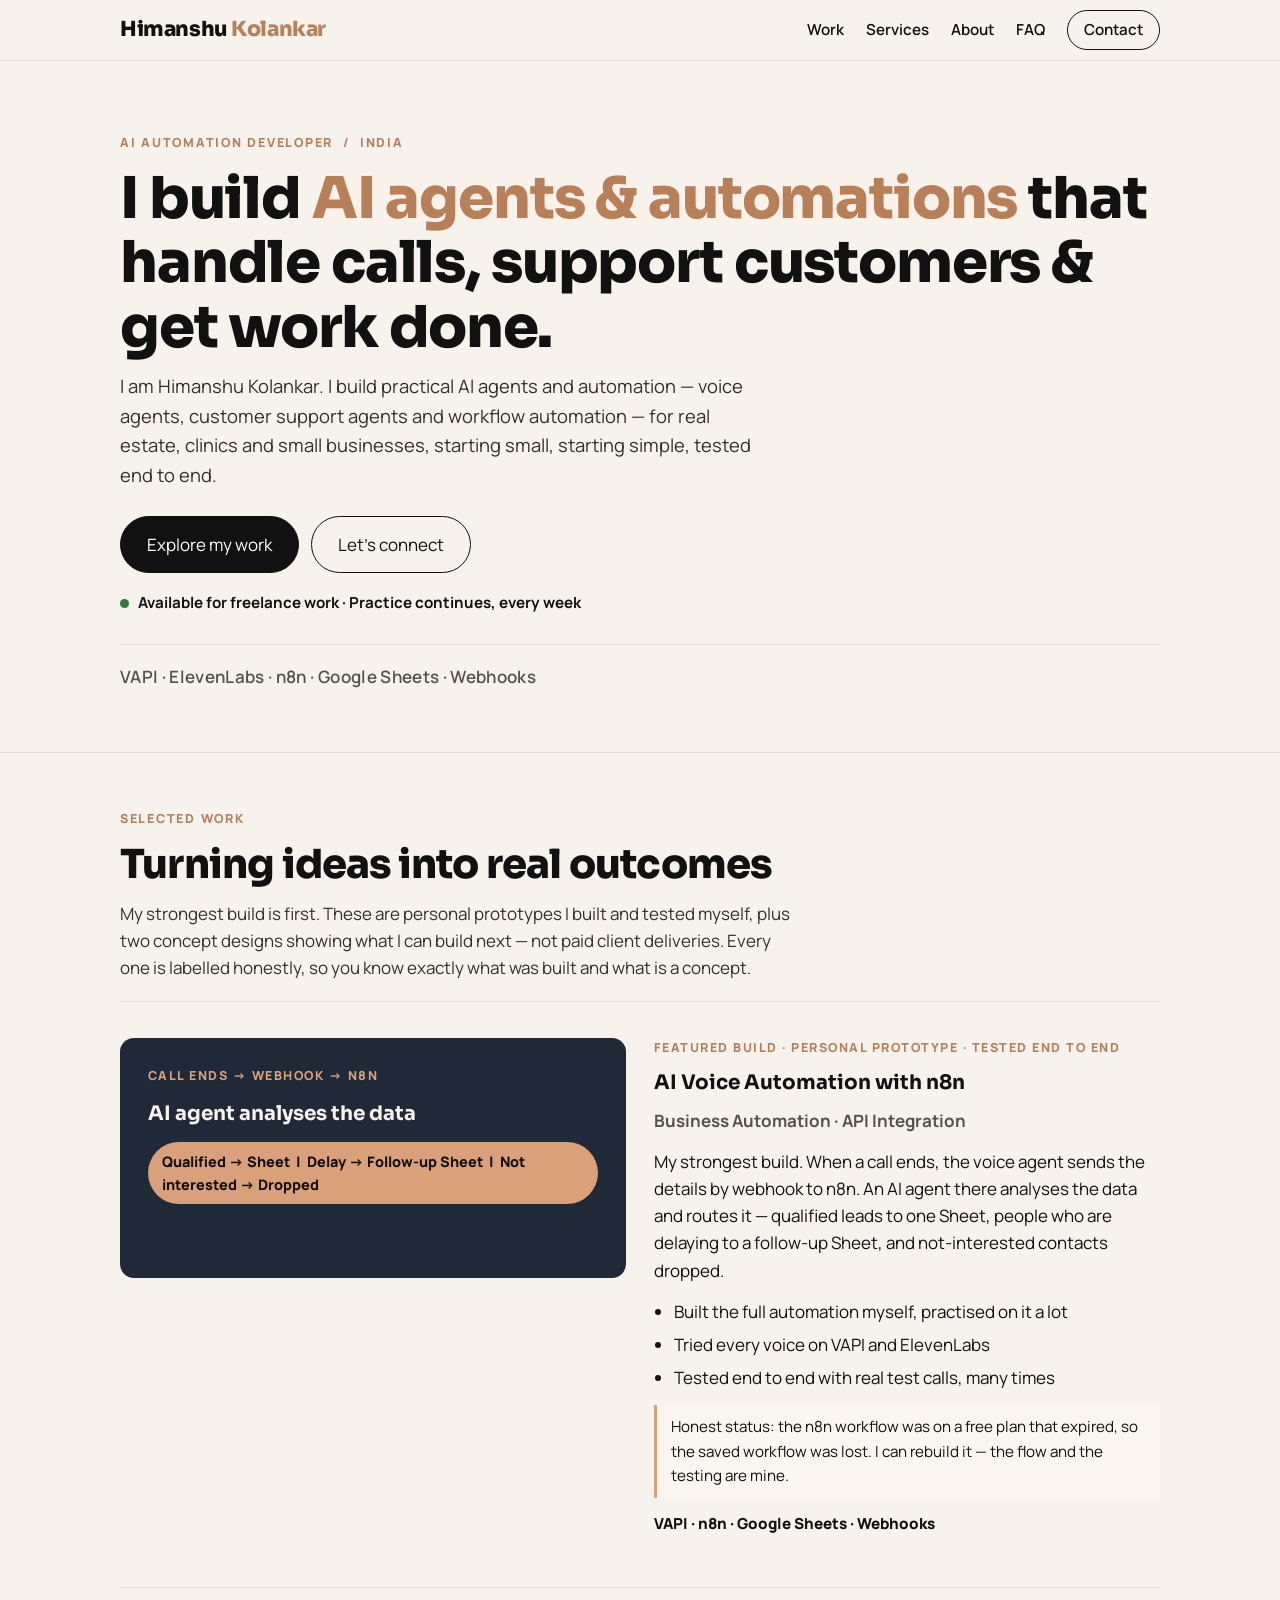
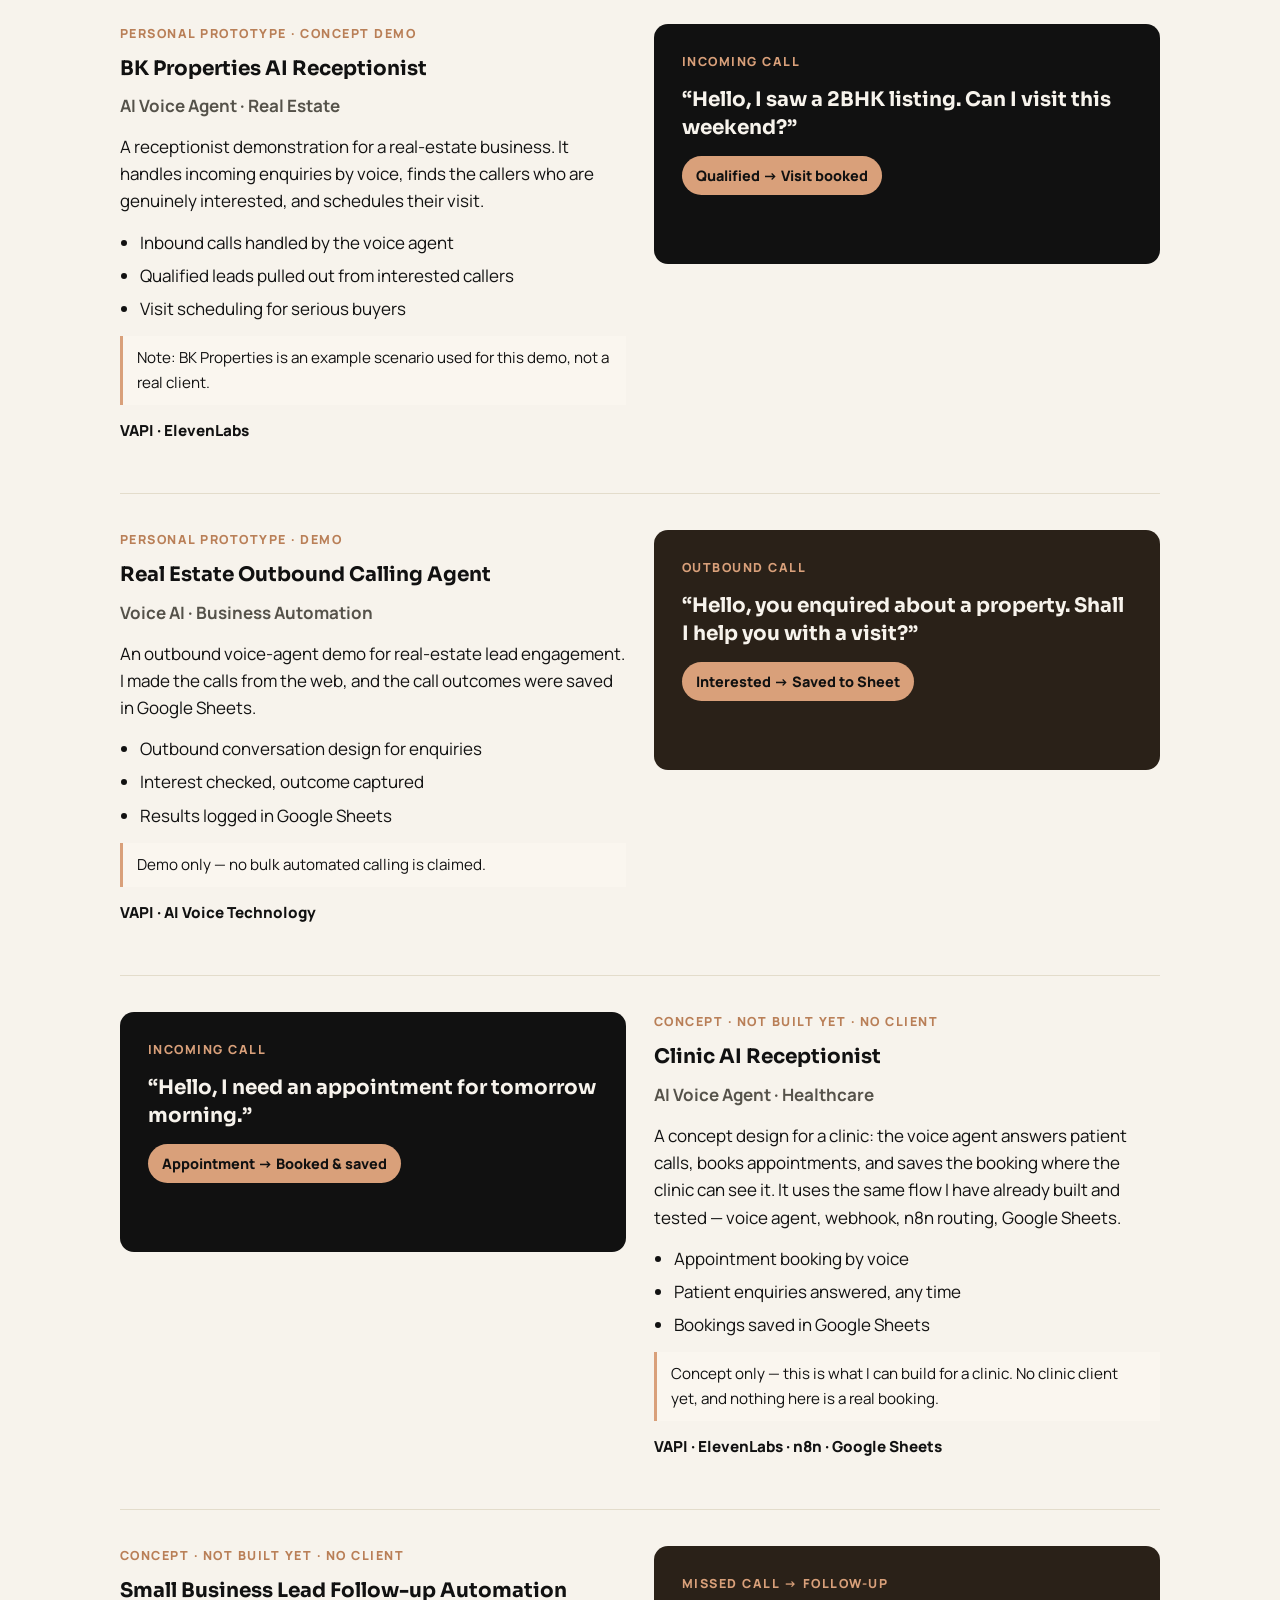
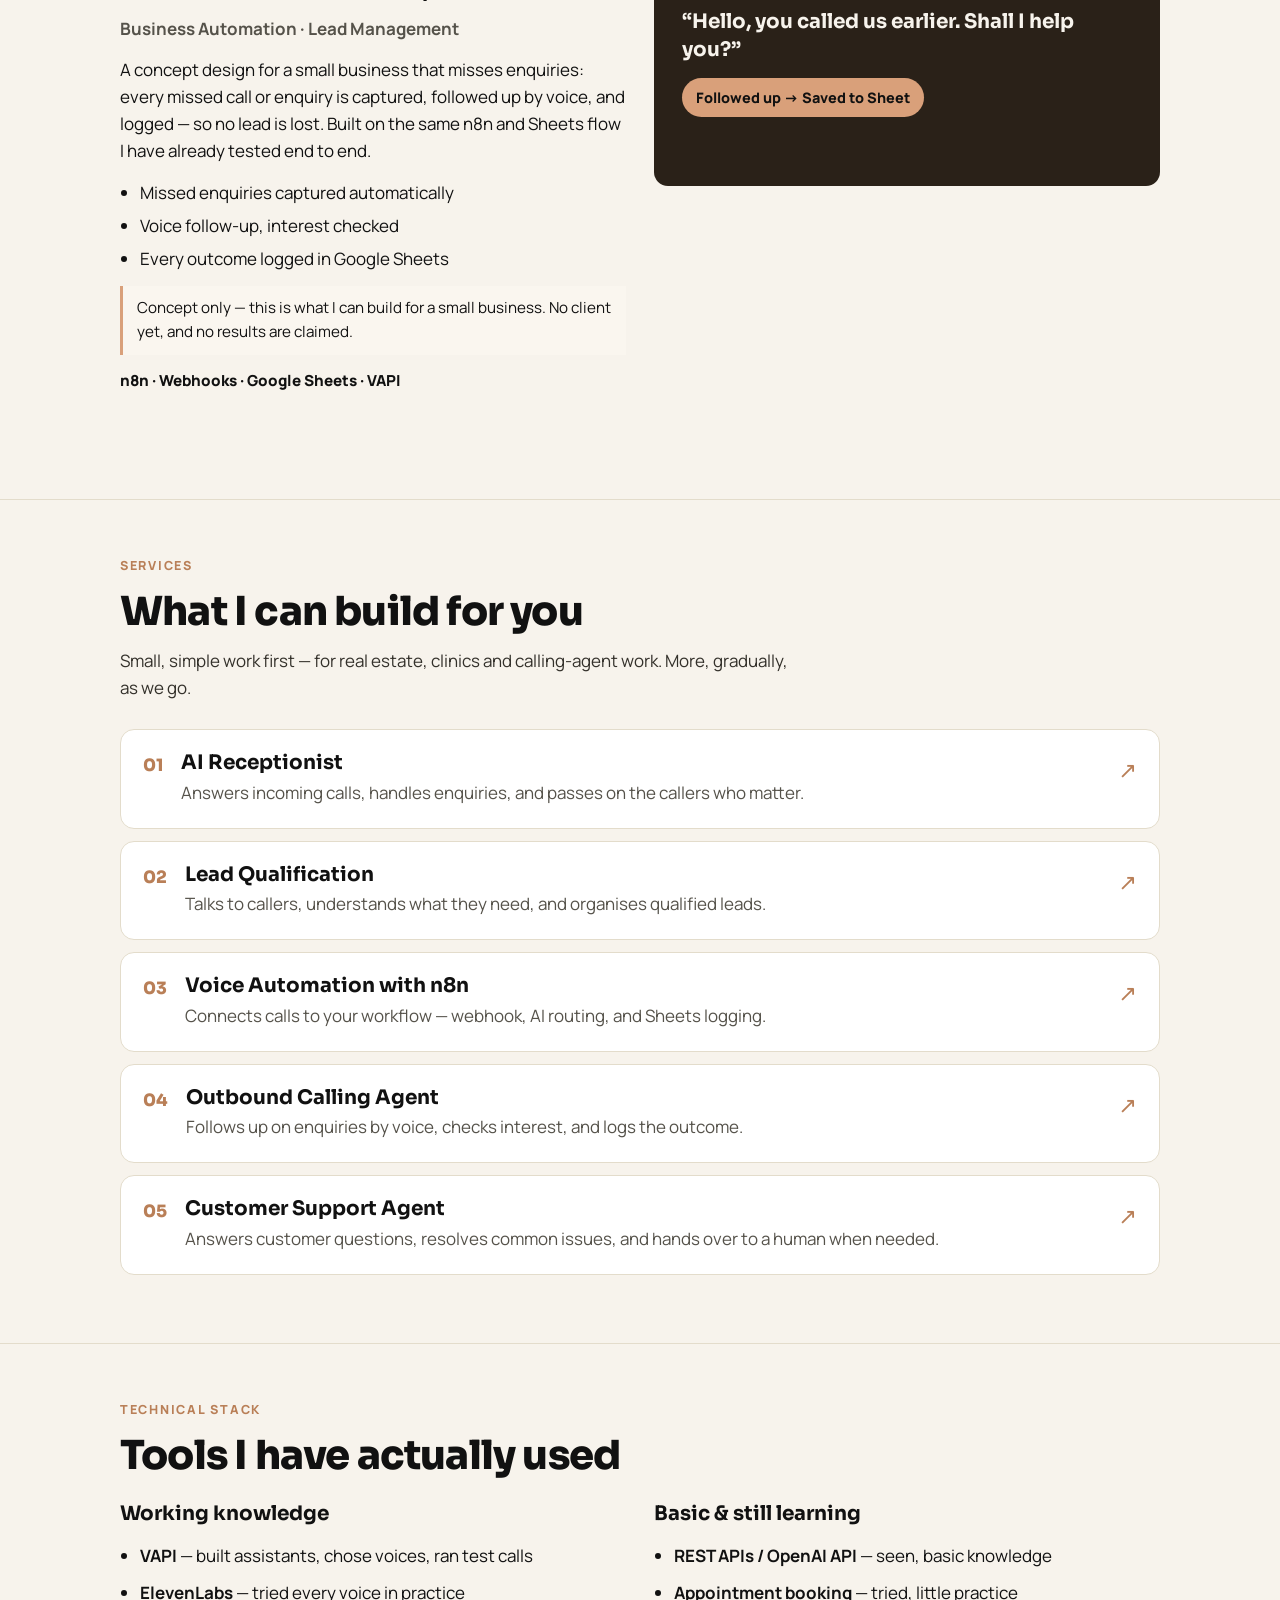
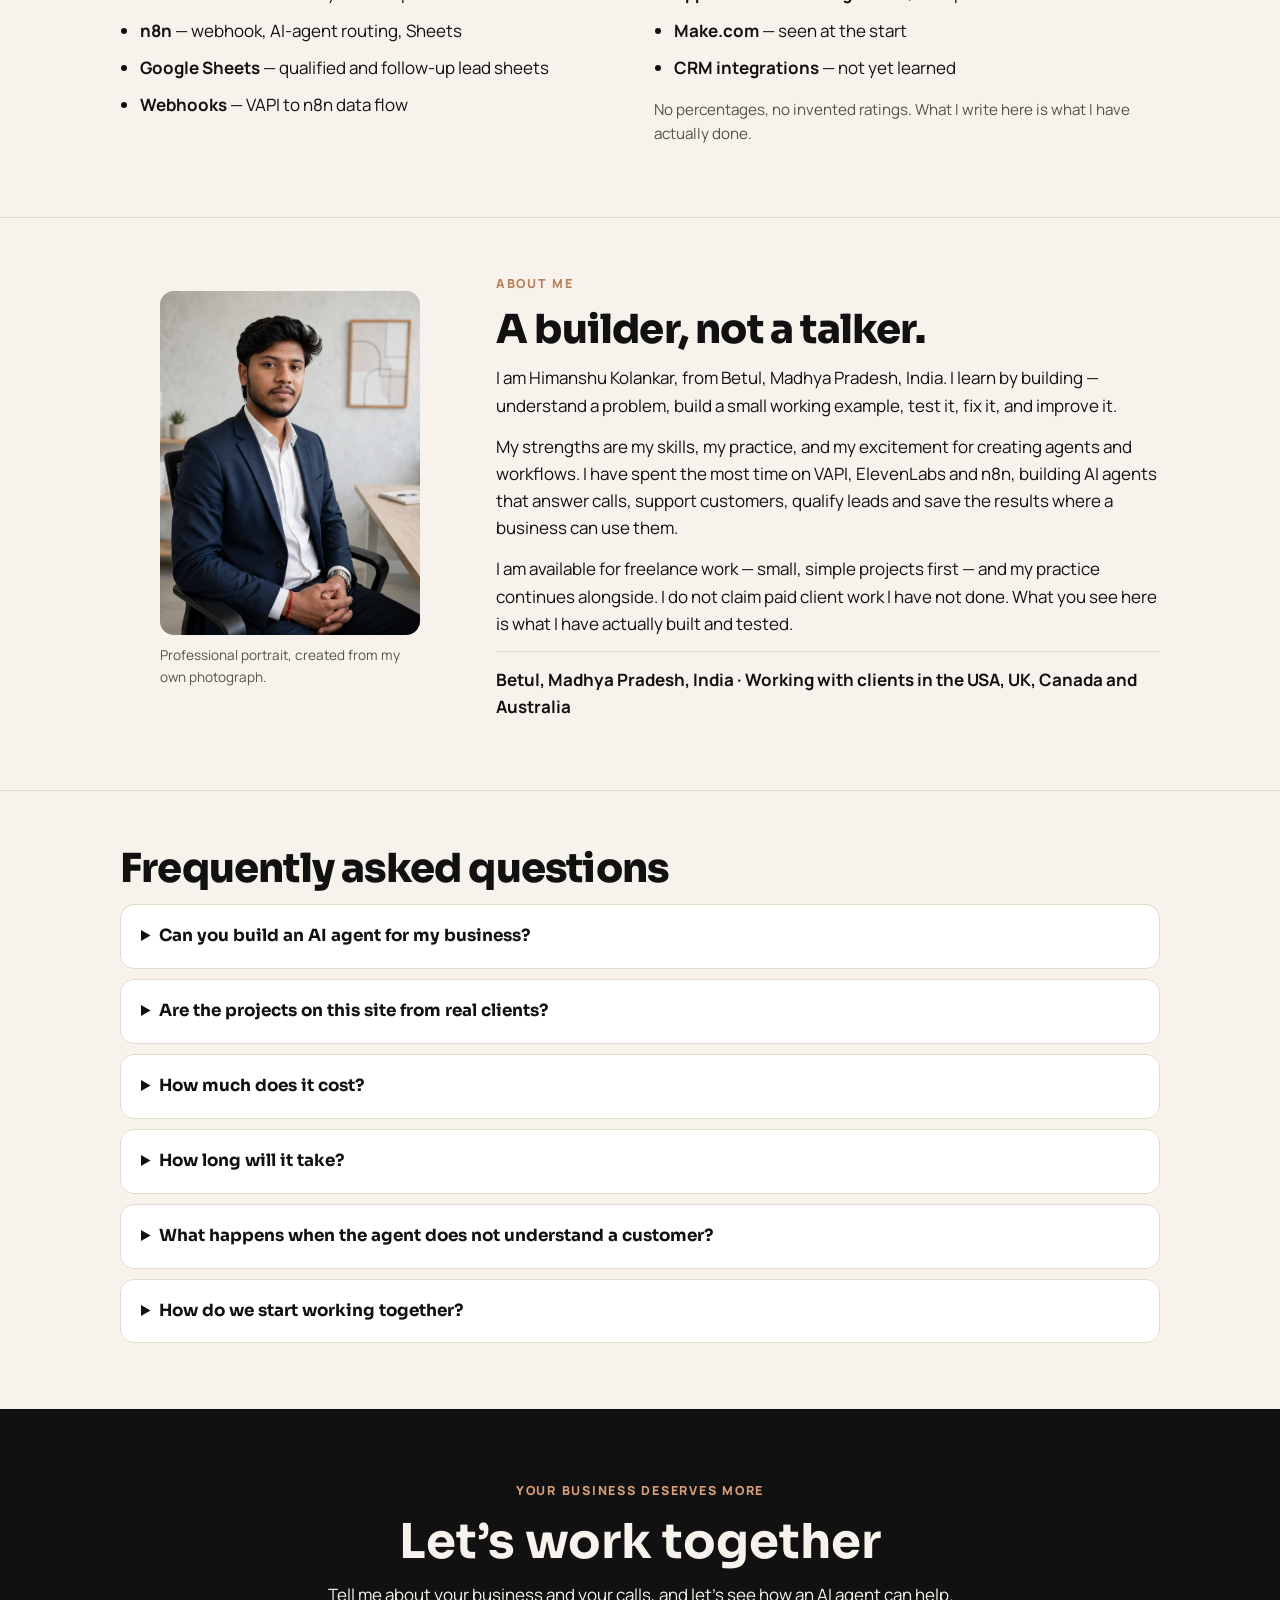
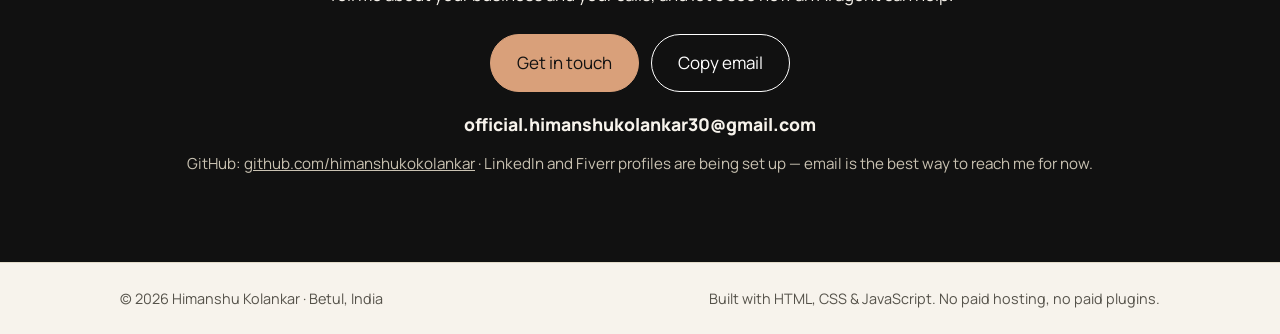
==== index.html @ 6343f319 "Update index.html: remove How it works, feature AI Voice Automation with n8n first" ====
<!DOCTYPE html>
<html lang="en">
<head>
<meta charset="UTF-8">
<meta name="viewport" content="width=device-width, initial-scale=1.0">
<title>Himanshu Kolankar — AI Automation Developer | AI Agent Builder</title>
<meta name="description" content="Himanshu Kolankar builds AI agents and automation for real estate, clinics and small businesses — voice agents, customer support agents and workflow automation. Available for freelance work.">
<link rel="preconnect" href="https://fonts.googleapis.com">
<link rel="preconnect" href="https://fonts.gstatic.com" crossorigin>
<link href="https://fonts.googleapis.com/css2?family=Sora:wght@600;700;800&family=Manrope:wght@400;500;600;700;800&display=swap" rel="stylesheet">
<link rel="stylesheet" href="style.css">
</head>
<body>
<a class="skip" href="#work">Skip to work</a>

<header class="site-header">
  <div class="wrap header-inner">
    <a class="brand" href="#top">Himanshu <span class="brand-surname">Kolankar</span></a>
    <nav class="nav" id="nav" aria-label="Main navigation">
      <a href="#work">Work</a>
      <a href="#services">Services</a>
      <a href="#about">About</a>
      <a href="#faq">FAQ</a>
      <a class="nav-cta" href="#contact">Contact</a>
    </nav>
    <button class="menu-btn" id="menuBtn" aria-expanded="false" aria-controls="nav" aria-label="Open menu">Menu</button>
  </div>
</header>

<main id="top">
  <!-- HERO -->
  <section class="hero">
    <div class="wrap">
      <p class="eyebrow">AI Automation Developer &nbsp;/&nbsp; India</p>
      <h1>I build <span class="accent">AI agents &amp; automations</span> that handle calls, support customers &amp; get work done.</h1>
      <p class="lede">I am Himanshu Kolankar. I build practical AI agents and automation — voice agents, customer support agents and workflow automation — for real estate, clinics and small businesses, starting small, starting simple, tested end to end.</p>
      <div class="hero-actions">
        <a class="btn btn-dark" href="#work">Explore my work</a>
        <a class="btn btn-outline" href="#contact">Let&rsquo;s connect</a>
      </div>
      <p class="availability"><span class="dot"></span> Available for freelance work &middot; Practice continues, every week</p>
      <p class="tools-strip">VAPI &middot; ElevenLabs &middot; n8n &middot; Google Sheets &middot; Webhooks</p>
    </div>
  </section>

  <!-- SELECTED WORK -->
  <section class="work" id="work">
    <div class="wrap">
      <p class="eyebrow">Selected work</p>
      <h2 class="section-title">Turning ideas into real outcomes</h2>
      <p class="section-intro">My strongest build is first. These are personal prototypes I built and tested myself, plus two concept designs showing what I can build next — not paid client deliveries. Every one is labelled honestly, so you know exactly what was built and what is a concept.</p>

      <article class="project project-2">
        <div class="project-visual visual-2" aria-hidden="true">
          <p class="visual-caption">Call ends &rarr; Webhook &rarr; n8n</p>
          <p class="visual-line">AI agent analyses the data</p>
          <p class="visual-tag">Qualified &rarr; Sheet &nbsp;|&nbsp; Delay &rarr; Follow-up Sheet &nbsp;|&nbsp; Not interested &rarr; Dropped</p>
        </div>
        <div class="project-text">
          <p class="project-label">Featured build &middot; Personal Prototype &middot; Tested end to end</p>
          <h3>AI Voice Automation with n8n</h3>
          <p class="project-cat">Business Automation &middot; API Integration</p>
          <p>My strongest build. When a call ends, the voice agent sends the details by webhook to n8n. An AI agent there analyses the data and routes it — qualified leads to one Sheet, people who are delaying to a follow-up Sheet, and not-interested contacts dropped.</p>
          <ul class="project-points">
            <li>Built the full automation myself, practised on it a lot</li>
            <li>Tried every voice on VAPI and ElevenLabs</li>
            <li>Tested end to end with real test calls, many times</li>
          </ul>
          <p class="project-note">Honest status: the n8n workflow was on a free plan that expired, so the saved workflow was lost. I can rebuild it — the flow and the testing are mine.</p>
          <p class="project-tools">VAPI &middot; n8n &middot; Google Sheets &middot; Webhooks</p>
        </div>
      </article>

      <article class="project project-1">
        <div class="project-text">
          <p class="project-label">Personal Prototype &middot; Concept Demo</p>
          <h3>BK Properties AI Receptionist</h3>
          <p class="project-cat">AI Voice Agent &middot; Real Estate</p>
          <p>A receptionist demonstration for a real-estate business. It handles incoming enquiries by voice, finds the callers who are genuinely interested, and schedules their visit.</p>
          <ul class="project-points">
            <li>Inbound calls handled by the voice agent</li>
            <li>Qualified leads pulled out from interested callers</li>
            <li>Visit scheduling for serious buyers</li>
          </ul>
          <p class="project-note">Note: BK Properties is an example scenario used for this demo, not a real client.</p>
          <p class="project-tools">VAPI &middot; ElevenLabs</p>
        </div>
        <div class="project-visual visual-1" aria-hidden="true">
          <p class="visual-caption">Incoming call</p>
          <p class="visual-line">&ldquo;Hello, I saw a 2BHK listing. Can I visit this weekend?&rdquo;</p>
          <p class="visual-tag">Qualified &rarr; Visit booked</p>
        </div>
      </article>

      <article class="project project-3">
        <div class="project-text">
          <p class="project-label">Personal Prototype &middot; Demo</p>
          <h3>Real Estate Outbound Calling Agent</h3>
          <p class="project-cat">Voice AI &middot; Business Automation</p>
          <p>An outbound voice-agent demo for real-estate lead engagement. I made the calls from the web, and the call outcomes were saved in Google Sheets.</p>
          <ul class="project-points">
            <li>Outbound conversation design for enquiries</li>
            <li>Interest checked, outcome captured</li>
            <li>Results logged in Google Sheets</li>
          </ul>
          <p class="project-note">Demo only — no bulk automated calling is claimed.</p>
          <p class="project-tools">VAPI &middot; AI Voice Technology</p>
        </div>
        <div class="project-visual visual-3" aria-hidden="true">
          <p class="visual-caption">Outbound call</p>
          <p class="visual-line">&ldquo;Hello, you enquired about a property. Shall I help you with a visit?&rdquo;</p>
          <p class="visual-tag">Interested &rarr; Saved to Sheet</p>
        </div>
      </article>

      <article class="project project-4">
        <div class="project-visual visual-1" aria-hidden="true">
          <p class="visual-caption">Incoming call</p>
          <p class="visual-line">&ldquo;Hello, I need an appointment for tomorrow morning.&rdquo;</p>
          <p class="visual-tag">Appointment &rarr; Booked &amp; saved</p>
        </div>
        <div class="project-text">
          <p class="project-label">Concept &middot; Not built yet &middot; No client</p>
          <h3>Clinic AI Receptionist</h3>
          <p class="project-cat">AI Voice Agent &middot; Healthcare</p>
          <p>A concept design for a clinic: the voice agent answers patient calls, books appointments, and saves the booking where the clinic can see it. It uses the same flow I have already built and tested — voice agent, webhook, n8n routing, Google Sheets.</p>
          <ul class="project-points">
            <li>Appointment booking by voice</li>
            <li>Patient enquiries answered, any time</li>
            <li>Bookings saved in Google Sheets</li>
          </ul>
          <p class="project-note">Concept only — this is what I can build for a clinic. No clinic client yet, and nothing here is a real booking.</p>
          <p class="project-tools">VAPI &middot; ElevenLabs &middot; n8n &middot; Google Sheets</p>
        </div>
      </article>

      <article class="project project-5">
        <div class="project-text">
          <p class="project-label">Concept &middot; Not built yet &middot; No client</p>
          <h3>Small Business Lead Follow-up Automation</h3>
          <p class="project-cat">Business Automation &middot; Lead Management</p>
          <p>A concept design for a small business that misses enquiries: every missed call or enquiry is captured, followed up by voice, and logged — so no lead is lost. Built on the same n8n and Sheets flow I have already tested end to end.</p>
          <ul class="project-points">
            <li>Missed enquiries captured automatically</li>
            <li>Voice follow-up, interest checked</li>
            <li>Every outcome logged in Google Sheets</li>
          </ul>
          <p class="project-note">Concept only — this is what I can build for a small business. No client yet, and no results are claimed.</p>
          <p class="project-tools">n8n &middot; Webhooks &middot; Google Sheets &middot; VAPI</p>
        </div>
        <div class="project-visual visual-3" aria-hidden="true">
          <p class="visual-caption">Missed call &rarr; Follow-up</p>
          <p class="visual-line">&ldquo;Hello, you called us earlier. Shall I help you?&rdquo;</p>
          <p class="visual-tag">Followed up &rarr; Saved to Sheet</p>
        </div>
      </article>
    </div>
  </section>

  <!-- SERVICES -->
  <section class="services" id="services">
    <div class="wrap">
      <p class="eyebrow">Services</p>
      <h2 class="section-title">What I can build for you</h2>
      <p class="section-intro">Small, simple work first — for real estate, clinics and calling-agent work. More, gradually, as we go.</p>
      <ol class="service-list">
        <li><span class="service-no">01</span><div><h3>AI Receptionist</h3><p>Answers incoming calls, handles enquiries, and passes on the callers who matter.</p></div><span class="service-arrow" aria-hidden="true">&nearr;</span></li>
        <li><span class="service-no">02</span><div><h3>Lead Qualification</h3><p>Talks to callers, understands what they need, and organises qualified leads.</p></div><span class="service-arrow" aria-hidden="true">&nearr;</span></li>
        <li><span class="service-no">03</span><div><h3>Voice Automation with n8n</h3><p>Connects calls to your workflow — webhook, AI routing, and Sheets logging.</p></div><span class="service-arrow" aria-hidden="true">&nearr;</span></li>
        <li><span class="service-no">04</span><div><h3>Outbound Calling Agent</h3><p>Follows up on enquiries by voice, checks interest, and logs the outcome.</p></div><span class="service-arrow" aria-hidden="true">&nearr;</span></li>
        <li><span class="service-no">05</span><div><h3>Customer Support Agent</h3><p>Answers customer questions, resolves common issues, and hands over to a human when needed.</p></div><span class="service-arrow" aria-hidden="true">&nearr;</span></li>
      </ol>
    </div>
  </section>

  <!-- SKILLS -->
  <section class="skills">
    <div class="wrap">
      <p class="eyebrow">Technical stack</p>
      <h2 class="section-title">Tools I have actually used</h2>
      <div class="skills-grid">
        <div>
          <h3>Working knowledge</h3>
          <ul>
            <li><strong>VAPI</strong> — built assistants, chose voices, ran test calls</li>
            <li><strong>ElevenLabs</strong> — tried every voice in practice</li>
            <li><strong>n8n</strong> — webhook, AI-agent routing, Sheets</li>
            <li><strong>Google Sheets</strong> — qualified and follow-up lead sheets</li>
            <li><strong>Webhooks</strong> — VAPI to n8n data flow</li>
          </ul>
        </div>
        <div>
          <h3>Basic &amp; still learning</h3>
          <ul>
            <li><strong>REST APIs / OpenAI API</strong> — seen, basic knowledge</li>
            <li><strong>Appointment booking</strong> — tried, little practice</li>
            <li><strong>Make.com</strong> — seen at the start</li>
            <li><strong>CRM integrations</strong> — not yet learned</li>
          </ul>
          <p class="skills-note">No percentages, no invented ratings. What I write here is what I have actually done.</p>
        </div>
      </div>
    </div>
  </section>

  <!-- ABOUT -->
  <section class="about" id="about">
    <div class="wrap about-grid">
      <figure class="about-photo">
        <img src="himanshu-professional.webp" alt="Himanshu Kolankar, professional portrait" width="800" height="1000" loading="lazy">
        <figcaption>Professional portrait, created from my own photograph.</figcaption>
      </figure>
      <div class="about-text">
        <p class="eyebrow">About me</p>
        <h2 class="section-title">A builder, not a talker.</h2>
        <p>I am Himanshu Kolankar, from Betul, Madhya Pradesh, India. I learn by building — understand a problem, build a small working example, test it, fix it, and improve it.</p>
        <p>My strengths are my skills, my practice, and my excitement for creating agents and workflows. I have spent the most time on VAPI, ElevenLabs and n8n, building AI agents that answer calls, support customers, qualify leads and save the results where a business can use them.</p>
        <p>I am available for freelance work — small, simple projects first — and my practice continues alongside. I do not claim paid client work I have not done. What you see here is what I have actually built and tested.</p>
        <p class="about-location">Betul, Madhya Pradesh, India &middot; Working with clients in the USA, UK, Canada and Australia</p>
      </div>
    </div>
  </section>

  <!-- FAQ -->
  <section class="faq" id="faq">
    <div class="wrap">
      <h2 class="section-title">Frequently asked questions</h2>
      <details>
        <summary>Can you build an AI agent for my business?</summary>
        <p>Yes — and here is how we build it. First, I understand your problem: what takes your time, what gets missed, and what frustrates your customers. Then I analyse your business: how your calls, messages and daily work actually flow. Then I solve that one problem first, with a small, simple agent — and automate the repetitive tasks around it. You test it with real calls and messages, and we improve it step by step. Tell me your business and your biggest daily headache, and I will tell you honestly what I can build.</p>
      </details>
      <details>
        <summary>Are the projects on this site from real clients?</summary>
        <p>No. They are personal prototypes and concept demos I built and tested myself. They are labelled as such, and no client, revenue or result is invented. When I get paying clients, I will replace them with verified case studies.</p>
      </details>
      <details>
        <summary>How much does it cost?</summary>
        <p>It depends on what you need — a small, simple agent costs less than a big automation. Tell me your problem and how many calls or messages you get, and I will give you a clear price before we start. No hidden charges.</p>
      </details>
      <details>
        <summary>How long will it take?</summary>
        <p>A small, simple agent takes a few days once we agree on the flow. Bigger work takes longer — I will tell you the timeline honestly before we start, and I will not promise a date I cannot meet.</p>
      </details>
      <details>
        <summary>What happens when the agent does not understand a customer?</summary>
        <p>The agent asks again, and if it still cannot help, it hands the call or chat over to you or your team. No customer is left hanging.</p>
      </details>
      <details>
        <summary>How do we start working together?</summary>
        <p>Email me with your business, what your calls should do, and how many calls you get. I will reply with what I can build, what I need from you, and the next small step.</p>
      </details>
    </div>
  </section>

  <!-- CONTACT -->
  <section class="contact" id="contact">
    <div class="wrap contact-inner">
      <p class="eyebrow eyebrow-light">Your business deserves more</p>
      <h2>Let&rsquo;s work together</h2>
      <p>Tell me about your business and your calls, and let&rsquo;s see how an AI agent can help.</p>
      <div class="hero-actions">
        <a class="btn btn-tan" href="mailto:official.himanshukolankar30@gmail.com">Get in touch</a>
        <button class="btn btn-outline-light" id="copyEmail" type="button">Copy email</button>
      </div>
      <p class="contact-email">official.himanshukolankar30@gmail.com</p>
      <p class="contact-note">GitHub: <a href="https://github.com/himanshukokolankar">github.com/himanshukokolankar</a> &middot; LinkedIn and Fiverr profiles are being set up — email is the best way to reach me for now.</p>
    </div>
  </section>
</main>

<footer class="site-footer">
  <div class="wrap footer-inner">
    <p>&copy; <span id="year">2026</span> Himanshu Kolankar &middot; Betul, India</p>
    <p>Built with HTML, CSS &amp; JavaScript. No paid hosting, no paid plugins.</p>
  </div>
</footer>

<script src="script.js"></script>
</body>
</html>
---- style.css ----
/* Himanshu Kolankar — Portfolio
   NOVA-adapted: cream + black + tan. Sora headings, Manrope body.
   Mobile-first, lightweight, no frameworks. */
:root {
  --cream: #F7F3EC;
  --warm-white: #FAF6EF;
  --ink: #111111;
  --charcoal: #1F2937;
  --muted: #55524A;
  --tan: #D9A07A;
  --tan-dark: #B97F57;
  --line: #E3DCCB;
  --white: #FFFFFF;
  --radius: 14px;
}
* { box-sizing: border-box; }
html { scroll-behavior: smooth; }
body {
  margin: 0;
  background: var(--cream);
  color: var(--ink);
  font-family: "Manrope", system-ui, -apple-system, "Segoe UI", sans-serif;
  font-size: 17px;
  line-height: 1.6;
}
h1, h2, h3 { font-family: "Sora", "Manrope", sans-serif; line-height: 1.12; margin: 0 0 12px; }
h1 { font-size: clamp(2.1rem, 6vw, 3.6rem); font-weight: 800; letter-spacing: -0.02em; }
h2.section-title { font-size: clamp(1.7rem, 4.5vw, 2.5rem); font-weight: 800; letter-spacing: -0.02em; }
h3 { font-size: 1.25rem; }
p { margin: 0 0 14px; }
a { color: inherit; }
img { max-width: 100%; height: auto; display: block; }
.wrap { max-width: 1080px; margin: 0 auto; padding: 0 20px; }
.skip { position: absolute; left: -999px; top: 0; background: var(--ink); color: #fff; padding: 8px 14px; }
.skip:focus { left: 8px; top: 8px; z-index: 20; }
.eyebrow { font-size: 0.78rem; font-weight: 800; letter-spacing: 0.14em; text-transform: uppercase; color: var(--tan-dark); margin-bottom: 14px; }
.eyebrow-light { color: var(--tan); }
.accent { color: var(--tan-dark); }

/* Header */
.site-header { position: sticky; top: 0; background: rgba(247, 243, 236, 0.95); border-bottom: 1px solid var(--line); z-index: 10; }
.header-inner { display: flex; align-items: center; justify-content: space-between; min-height: 60px; }
.brand { font-family: "Sora", sans-serif; font-weight: 800; font-size: 1.3rem; text-decoration: none; letter-spacing: -0.02em; color: var(--black); white-space: nowrap; }
.brand-surname { color: var(--tan-dark); }
.brand-dot { color: var(--tan-dark); }
.nav { display: flex; gap: 22px; align-items: center; }
.nav a { text-decoration: none; font-weight: 600; font-size: 0.95rem; }
.nav a:hover { color: var(--tan-dark); }
.nav-cta { border: 1px solid var(--ink); border-radius: 999px; padding: 7px 16px; }
.menu-btn { display: none; background: var(--ink); color: #fff; border: 0; border-radius: 999px; padding: 9px 16px; font: inherit; font-weight: 700; cursor: pointer; }

/* Hero */
.hero { padding: 72px 0 48px; }
.lede { font-size: 1.15rem; color: #33302A; max-width: 640px; }
.hero-actions { display: flex; flex-wrap: wrap; gap: 12px; margin: 26px 0 18px; }
.btn { display: inline-block; text-decoration: none; font-weight: 800; border-radius: 999px; padding: 14px 26px; border: 1.5px solid var(--ink); cursor: pointer; font: inherit; }
.btn-dark { background: var(--ink); color: #fff; }
.btn-outline { background: transparent; }
.btn-tan { background: var(--tan); border-color: var(--tan); color: var(--ink); }
.btn-outline-light { background: transparent; border-color: #fff; color: #fff; }
.btn:hover { opacity: 0.88; }
.availability { font-weight: 700; font-size: 0.95rem; }
.availability .dot { display: inline-block; width: 9px; height: 9px; border-radius: 50%; background: #2E7D32; margin-right: 6px; }
.tools-strip { color: var(--muted); font-weight: 600; letter-spacing: 0.02em; border-top: 1px solid var(--line); padding-top: 18px; margin-top: 28px; }

/* How it works */
.how { padding: 40px 0; border-top: 1px solid var(--line); }
.flow { list-style: none; margin: 24px 0 0; padding: 0; display: grid; grid-template-columns: repeat(4, 1fr); gap: 16px; }
.flow li { border-top: 2px solid var(--ink); padding-top: 14px; }
.flow strong { display: block; font-family: "Sora", sans-serif; font-size: 1.05rem; }
.flow span:last-child { color: var(--muted); font-size: 0.95rem; }
.step-no { display: block; font-size: 0.8rem; font-weight: 800; color: var(--tan-dark); letter-spacing: 0.1em; margin-bottom: 6px; }

/* Work */
.work { padding: 56px 0; border-top: 1px solid var(--line); }
.section-intro { max-width: 680px; color: #33302A; }
.project { display: grid; grid-template-columns: 1fr 1fr; gap: 28px; align-items: start; padding: 36px 0; border-top: 1px solid var(--line); }
.project:first-of-type { margin-top: 20px; }
.project-label { font-size: 0.78rem; font-weight: 800; letter-spacing: 0.12em; text-transform: uppercase; color: var(--tan-dark); }
.project-cat { color: var(--muted); font-weight: 700; }
.project-points { margin: 0 0 14px; padding-left: 20px; }
.project-points li { margin-bottom: 6px; }
.project-note { background: var(--warm-white); border-left: 3px solid var(--tan); padding: 10px 14px; font-size: 0.95rem; }
.project-tools { font-weight: 800; font-size: 0.95rem; }
.project-visual { background: var(--ink); color: #F7F3EC; border-radius: var(--radius); padding: 28px; min-height: 240px; }
.visual-caption { font-size: 0.78rem; font-weight: 800; letter-spacing: 0.12em; text-transform: uppercase; color: var(--tan); }
.visual-line { font-family: "Sora", sans-serif; font-size: 1.25rem; line-height: 1.4; font-weight: 700; }
.visual-tag { display: inline-block; background: var(--tan); color: var(--ink); font-weight: 800; font-size: 0.9rem; border-radius: 999px; padding: 8px 14px; }
.visual-2 { background: var(--charcoal); }
.visual-3 { background: #2A2118; }

/* Services */
.services { padding: 56px 0; border-top: 1px solid var(--line); }
.service-list { list-style: none; margin: 28px 0 0; padding: 0; }
.service-list li { display: flex; gap: 18px; align-items: flex-start; background: var(--white); border: 1px solid var(--line); border-radius: var(--radius); padding: 22px; margin-bottom: 12px; }
.service-no { font-family: "Sora", sans-serif; font-weight: 800; color: var(--tan-dark); }
.service-list h3 { margin-bottom: 4px; }
.service-list p { margin: 0; color: var(--muted); }
.service-arrow { margin-left: auto; font-size: 1.4rem; color: var(--tan-dark); }

/* Skills */
.skills { padding: 56px 0; border-top: 1px solid var(--line); }
.skills-grid { display: grid; grid-template-columns: 1fr 1fr; gap: 28px; margin-top: 24px; }
.skills-grid ul { padding-left: 20px; }
.skills-grid li { margin-bottom: 10px; }
.skills-note { color: var(--muted); font-size: 0.95rem; }

/* About */
.about { padding: 56px 0; border-top: 1px solid var(--line); }
.about-grid { display: grid; grid-template-columns: 340px 1fr; gap: 36px; align-items: start; }
.about-photo img { border-radius: var(--radius); width: 100%; }
.about-photo figcaption { font-size: 0.85rem; color: var(--muted); margin-top: 10px; }
.about-location { font-weight: 700; border-top: 1px solid var(--line); padding-top: 14px; }

/* FAQ */
.faq { padding: 56px 0; border-top: 1px solid var(--line); }
.faq details { background: var(--white); border: 1px solid var(--line); border-radius: var(--radius); padding: 18px 20px; margin-bottom: 10px; }
.faq summary { font-family: "Sora", sans-serif; font-weight: 700; cursor: pointer; font-size: 1.05rem; }
.faq details p { margin: 12px 0 0; color: var(--muted); }

/* Contact */
.contact { background: var(--ink); color: #F7F3EC; padding: 72px 0; text-align: center; }
.contact h2 { font-size: clamp(2rem, 5vw, 3rem); }
.contact .hero-actions { justify-content: center; }
.contact-email { font-weight: 800; font-size: 1.1rem; }
.contact-note { color: #C9C2B2; font-size: 0.95rem; }

/* Footer */
.site-footer { border-top: 1px solid var(--line); padding: 24px 0; font-size: 0.9rem; color: var(--muted); }
.footer-inner { display: flex; justify-content: space-between; flex-wrap: wrap; gap: 8px; }
.footer-inner p { margin: 0; }

@media (max-width: 760px) {
  body { font-size: 16px; }
  .menu-btn { display: block; }
  .nav { display: none; position: absolute; top: 60px; right: 16px; background: var(--white); border: 1px solid var(--line); border-radius: var(--radius); padding: 16px; flex-direction: column; align-items: flex-start; gap: 14px; box-shadow: 0 12px 32px rgba(0,0,0,0.12); }
  .nav.open { display: flex; }
  .flow { grid-template-columns: 1fr 1fr; }
  .project { grid-template-columns: 1fr; }
  .project-2 .project-visual { order: -1; }
  .skills-grid, .about-grid { grid-template-columns: 1fr; }
  .hero { padding: 48px 0 36px; }
}
@media (prefers-reduced-motion: reduce) {
  html { scroll-behavior: auto; }
}
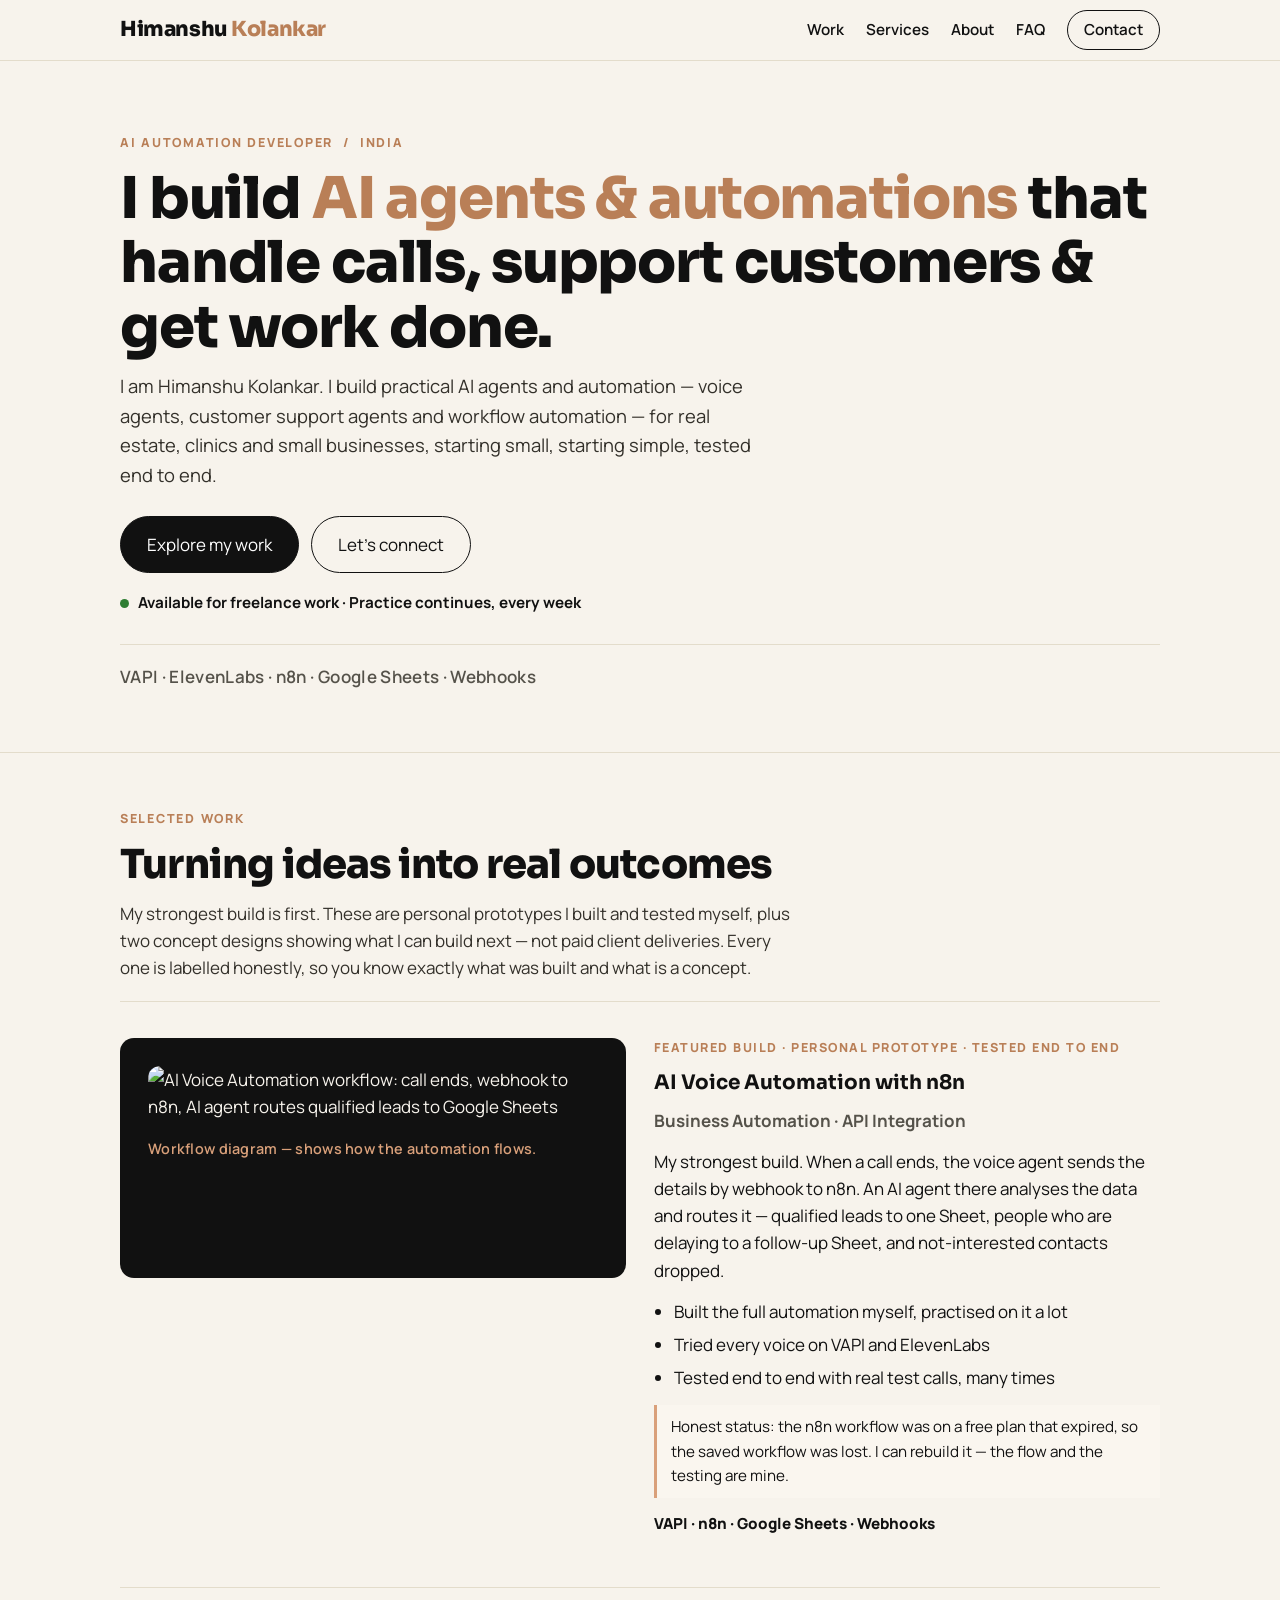
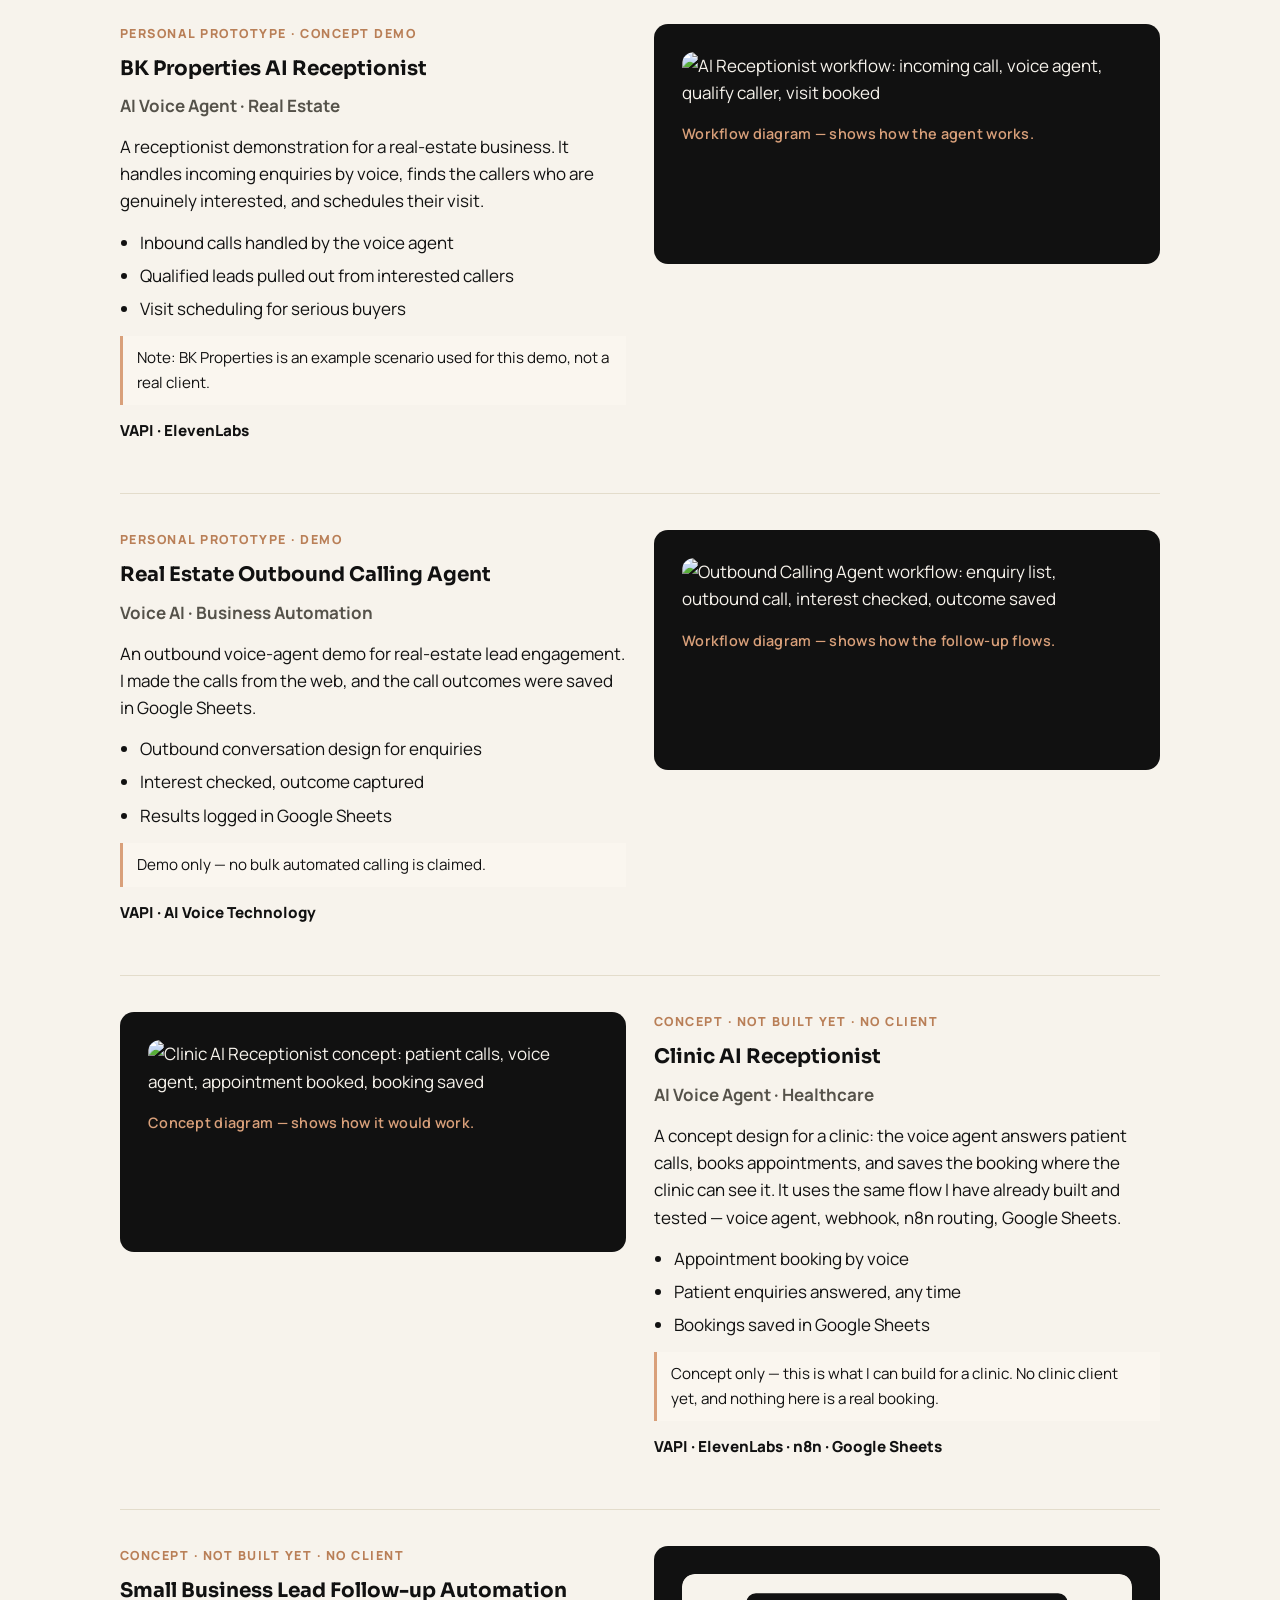
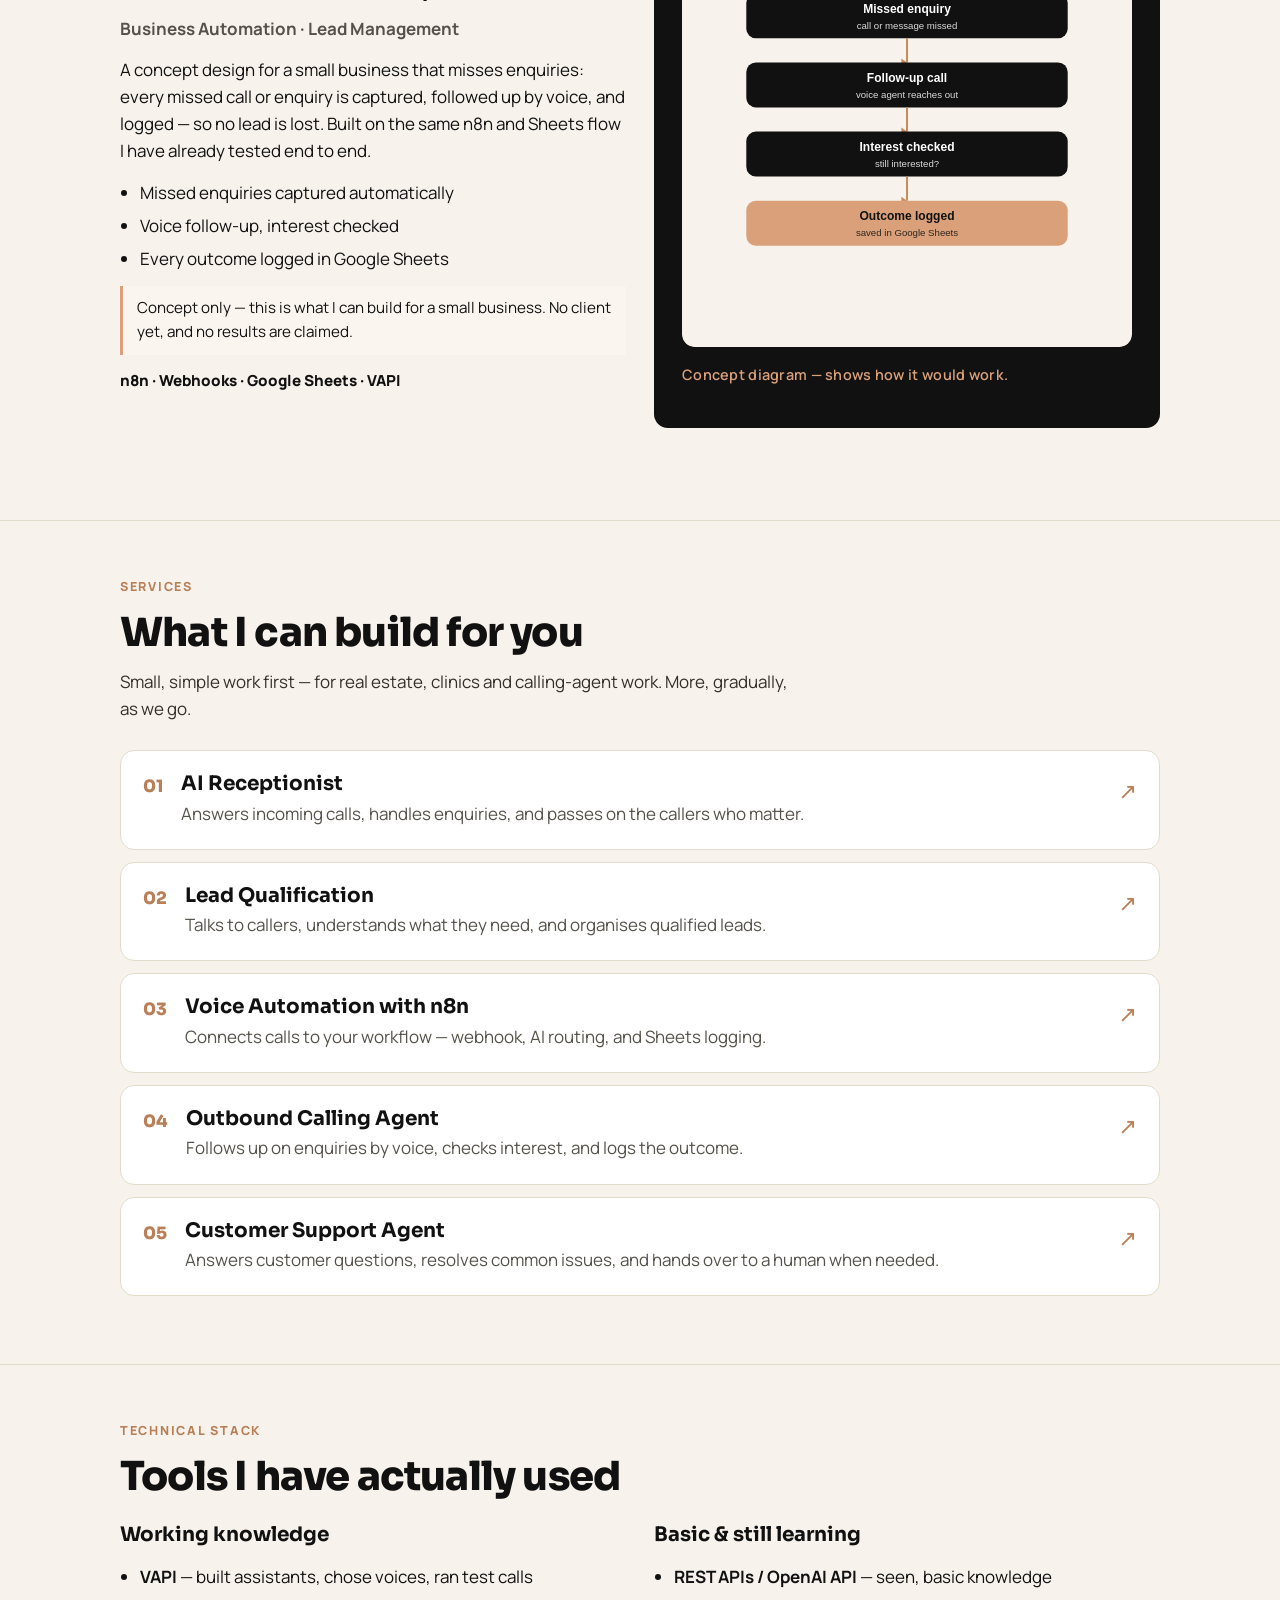
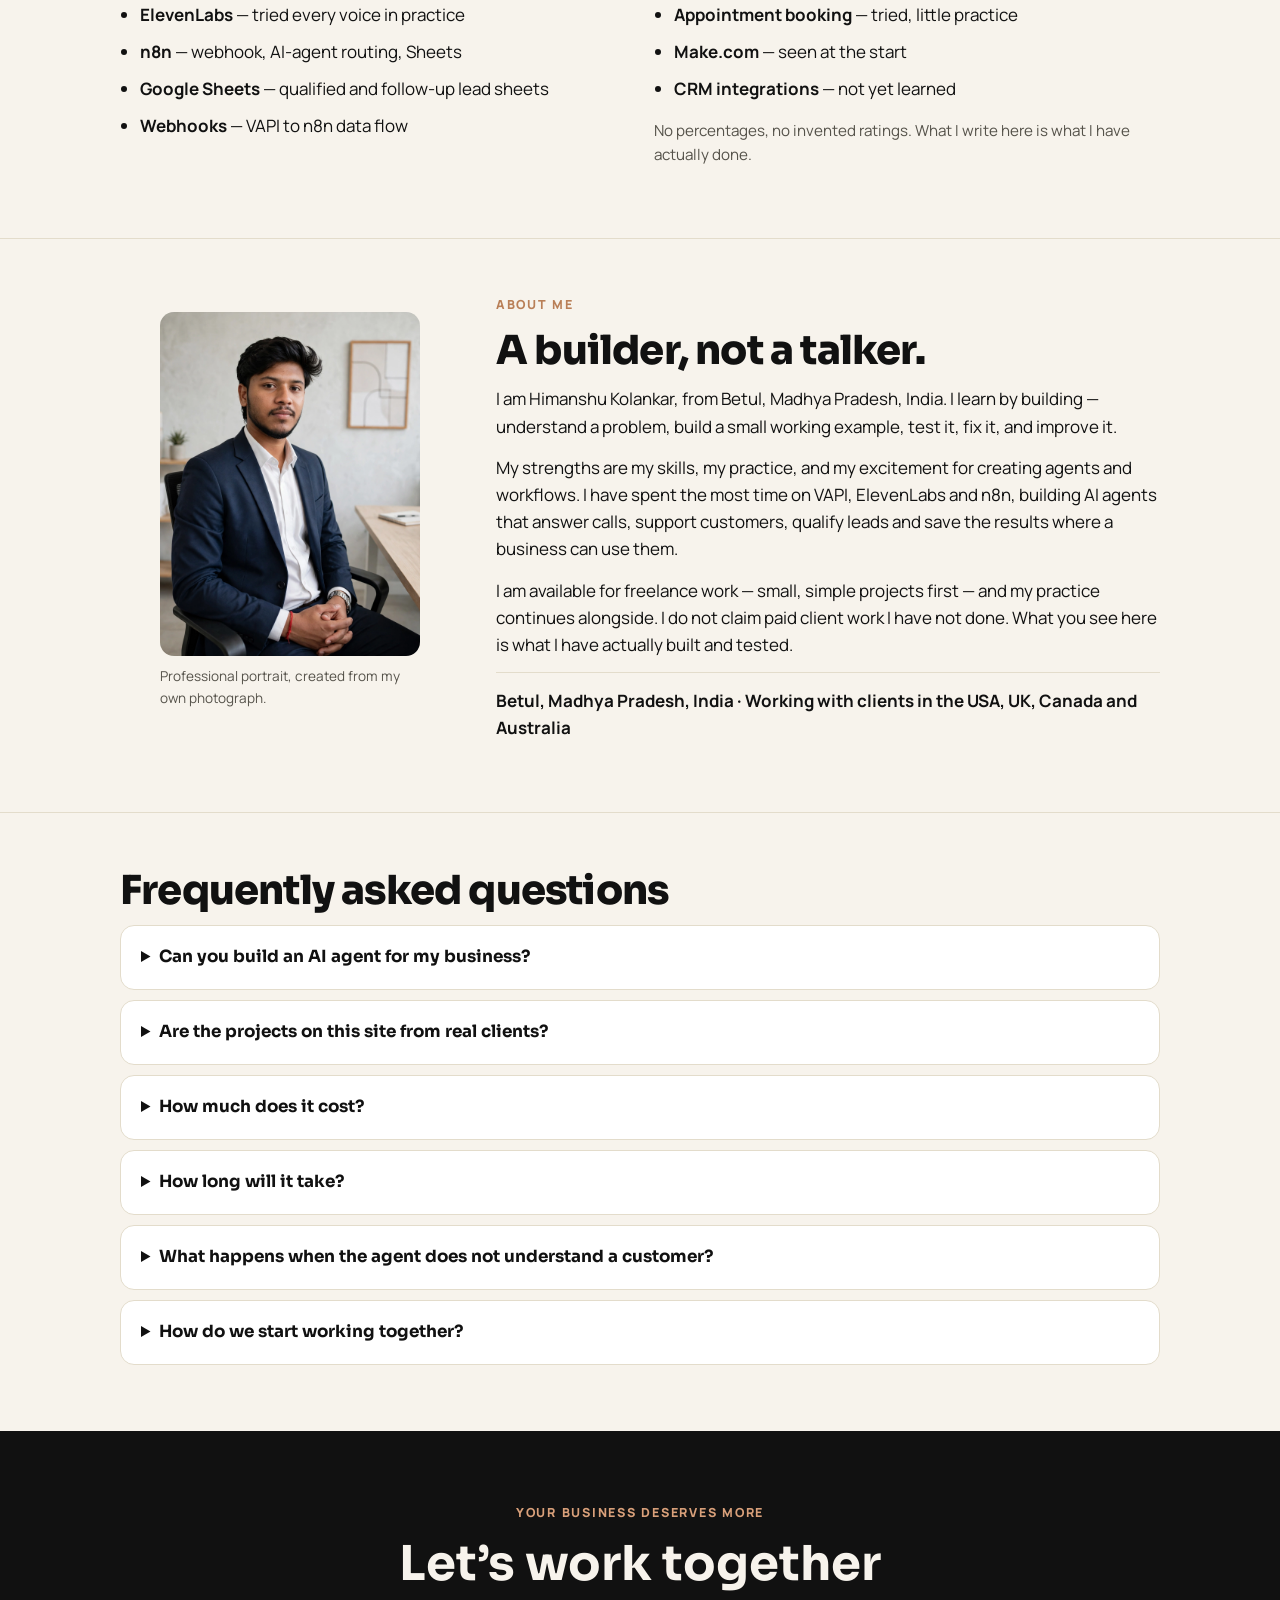
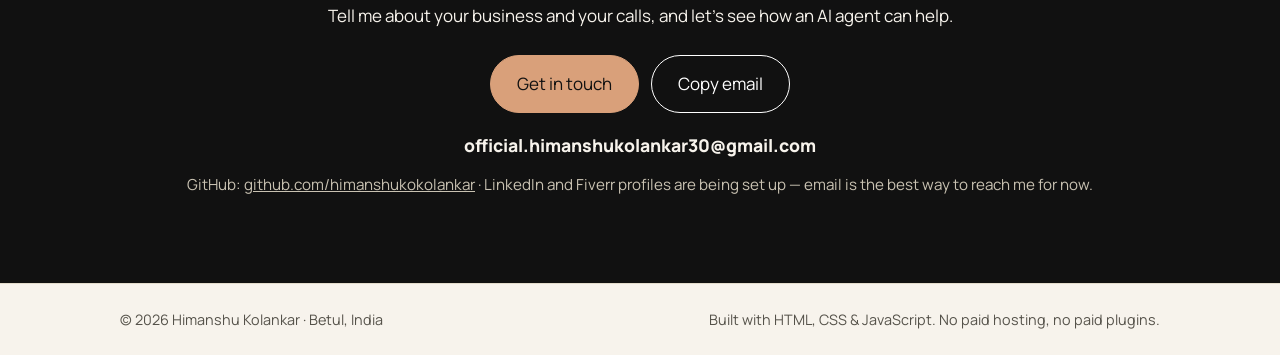
==== commit 99df7ca5: "Add files via upload" ====
--- a/index.html
+++ b/index.html
@@ -51,10 +51,9 @@
       <p class="section-intro">My strongest build is first. These are personal prototypes I built and tested myself, plus two concept designs showing what I can build next — not paid client deliveries. Every one is labelled honestly, so you know exactly what was built and what is a concept.</p>
 
       <article class="project project-2">
-        <div class="project-visual visual-2" aria-hidden="true">
-          <p class="visual-caption">Call ends &rarr; Webhook &rarr; n8n</p>
-          <p class="visual-line">AI agent analyses the data</p>
-          <p class="visual-tag">Qualified &rarr; Sheet &nbsp;|&nbsp; Delay &rarr; Follow-up Sheet &nbsp;|&nbsp; Not interested &rarr; Dropped</p>
+        <div class="project-visual">
+          <img src="workflow-n8n.svg" alt="AI Voice Automation workflow: call ends, webhook to n8n, AI agent routes qualified leads to Google Sheets" loading="lazy">
+          <p class="visual-caption">Workflow diagram — shows how the automation flows.</p>
         </div>
         <div class="project-text">
           <p class="project-label">Featured build &middot; Personal Prototype &middot; Tested end to end</p>
@@ -85,10 +84,9 @@
           <p class="project-note">Note: BK Properties is an example scenario used for this demo, not a real client.</p>
           <p class="project-tools">VAPI &middot; ElevenLabs</p>
         </div>
-        <div class="project-visual visual-1" aria-hidden="true">
-          <p class="visual-caption">Incoming call</p>
-          <p class="visual-line">&ldquo;Hello, I saw a 2BHK listing. Can I visit this weekend?&rdquo;</p>
-          <p class="visual-tag">Qualified &rarr; Visit booked</p>
+        <div class="project-visual">
+          <img src="workflow-receptionist.svg" alt="AI Receptionist workflow: incoming call, voice agent, qualify caller, visit booked" loading="lazy">
+          <p class="visual-caption">Workflow diagram — shows how the agent works.</p>
         </div>
       </article>
 
@@ -106,18 +104,16 @@
           <p class="project-note">Demo only — no bulk automated calling is claimed.</p>
           <p class="project-tools">VAPI &middot; AI Voice Technology</p>
         </div>
-        <div class="project-visual visual-3" aria-hidden="true">
-          <p class="visual-caption">Outbound call</p>
-          <p class="visual-line">&ldquo;Hello, you enquired about a property. Shall I help you with a visit?&rdquo;</p>
-          <p class="visual-tag">Interested &rarr; Saved to Sheet</p>
+        <div class="project-visual">
+          <img src="workflow-outbound.svg" alt="Outbound Calling Agent workflow: enquiry list, outbound call, interest checked, outcome saved" loading="lazy">
+          <p class="visual-caption">Workflow diagram — shows how the follow-up flows.</p>
         </div>
       </article>
 
       <article class="project project-4">
-        <div class="project-visual visual-1" aria-hidden="true">
-          <p class="visual-caption">Incoming call</p>
-          <p class="visual-line">&ldquo;Hello, I need an appointment for tomorrow morning.&rdquo;</p>
-          <p class="visual-tag">Appointment &rarr; Booked &amp; saved</p>
+        <div class="project-visual">
+          <img src="workflow-clinic.svg" alt="Clinic AI Receptionist concept: patient calls, voice agent, appointment booked, booking saved" loading="lazy">
+          <p class="visual-caption">Concept diagram — shows how it would work.</p>
         </div>
         <div class="project-text">
           <p class="project-label">Concept &middot; Not built yet &middot; No client</p>
@@ -148,10 +144,9 @@
           <p class="project-note">Concept only — this is what I can build for a small business. No client yet, and no results are claimed.</p>
           <p class="project-tools">n8n &middot; Webhooks &middot; Google Sheets &middot; VAPI</p>
         </div>
-        <div class="project-visual visual-3" aria-hidden="true">
-          <p class="visual-caption">Missed call &rarr; Follow-up</p>
-          <p class="visual-line">&ldquo;Hello, you called us earlier. Shall I help you?&rdquo;</p>
-          <p class="visual-tag">Followed up &rarr; Saved to Sheet</p>
+        <div class="project-visual">
+          <img src="workflow-followup.svg" alt="Lead Follow-up Automation concept: missed enquiry, follow-up call, interest checked, outcome logged" loading="lazy">
+          <p class="visual-caption">Concept diagram — shows how it would work.</p>
         </div>
       </article>
     </div>
--- a/style.css
+++ b/style.css
@@ -83,6 +83,8 @@
 .project-note { background: var(--warm-white); border-left: 3px solid var(--tan); padding: 10px 14px; font-size: 0.95rem; }
 .project-tools { font-weight: 800; font-size: 0.95rem; }
 .project-visual { background: var(--ink); color: #F7F3EC; border-radius: var(--radius); padding: 28px; min-height: 240px; }
+.project-visual img { width: 100%; height: auto; display: block; border-radius: 12px; }
+.project-visual .visual-caption { margin-top: 16px; text-transform: none; letter-spacing: 0.02em; font-size: 0.9rem; font-weight: 600; }
 .visual-caption { font-size: 0.78rem; font-weight: 800; letter-spacing: 0.12em; text-transform: uppercase; color: var(--tan); }
 .visual-line { font-family: "Sora", sans-serif; font-size: 1.25rem; line-height: 1.4; font-weight: 700; }
 .visual-tag { display: inline-block; background: var(--tan); color: var(--ink); font-weight: 800; font-size: 0.9rem; border-radius: 999px; padding: 8px 14px; }
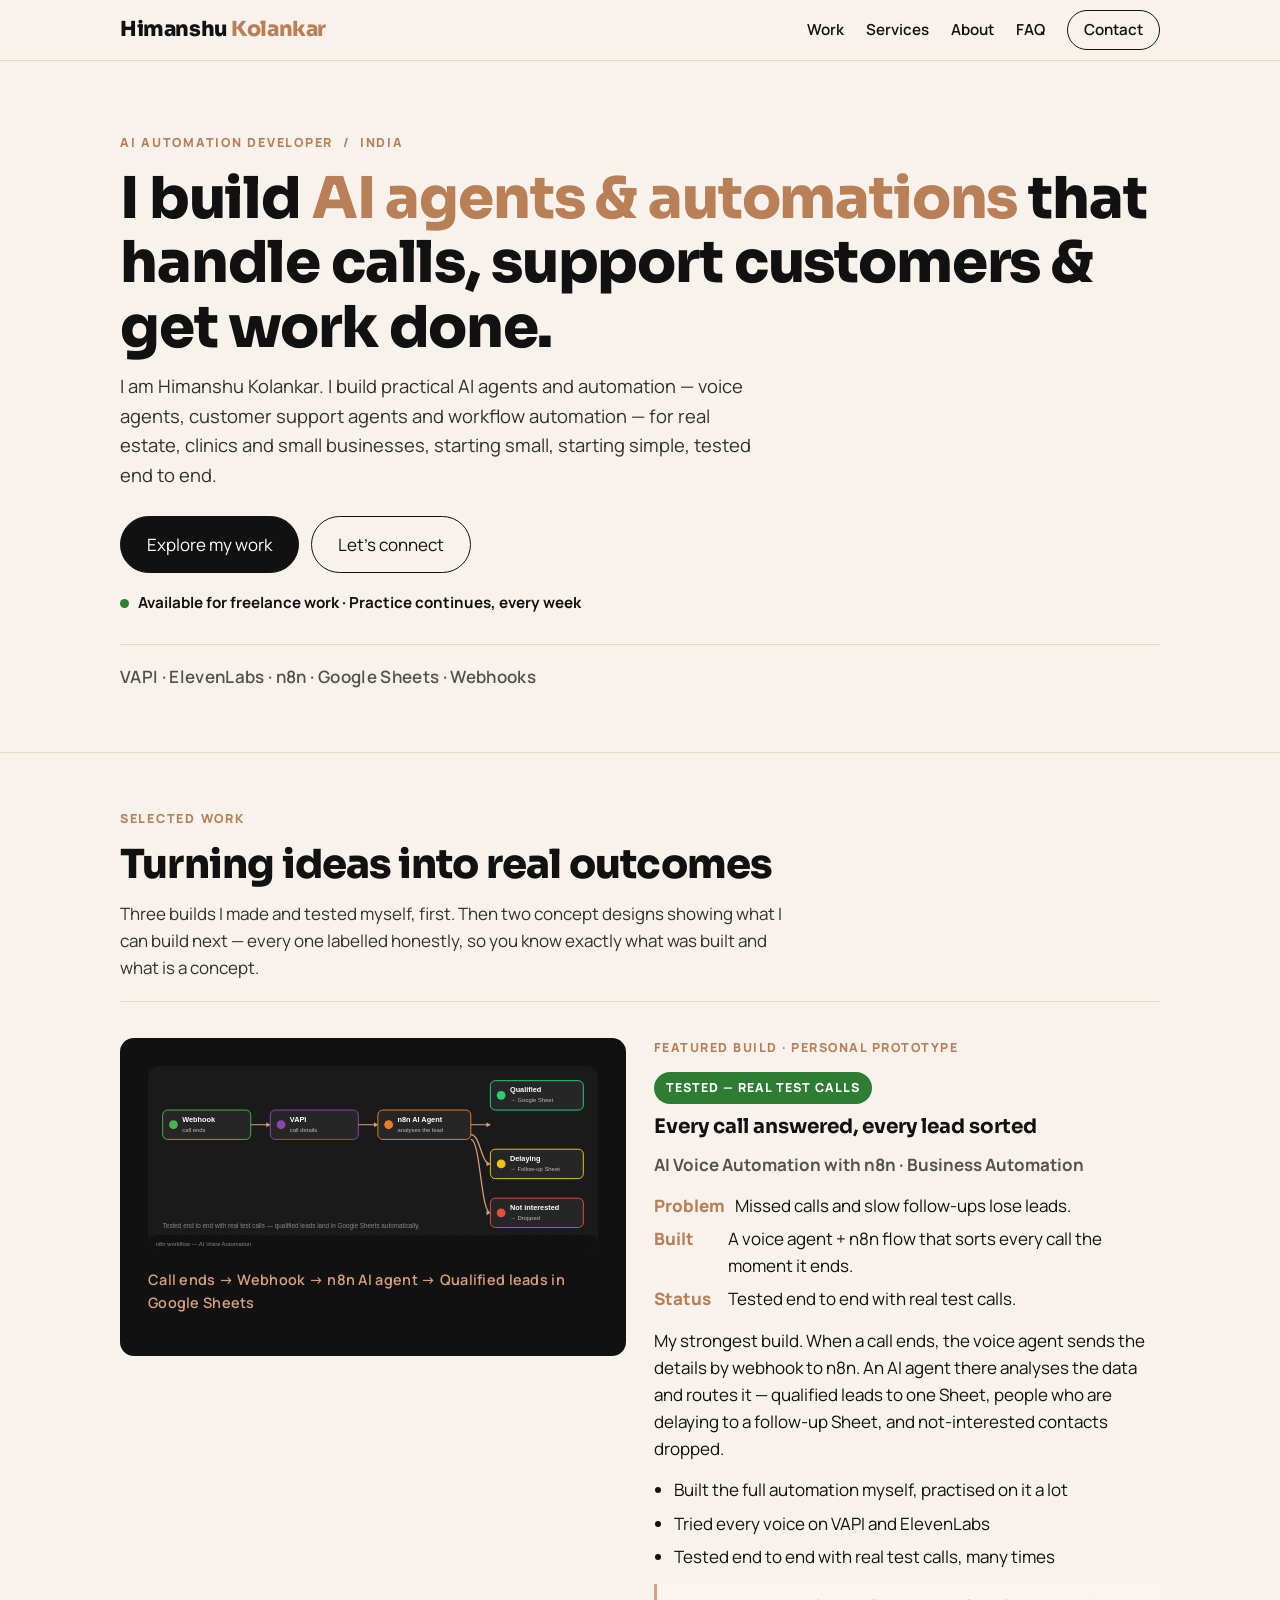
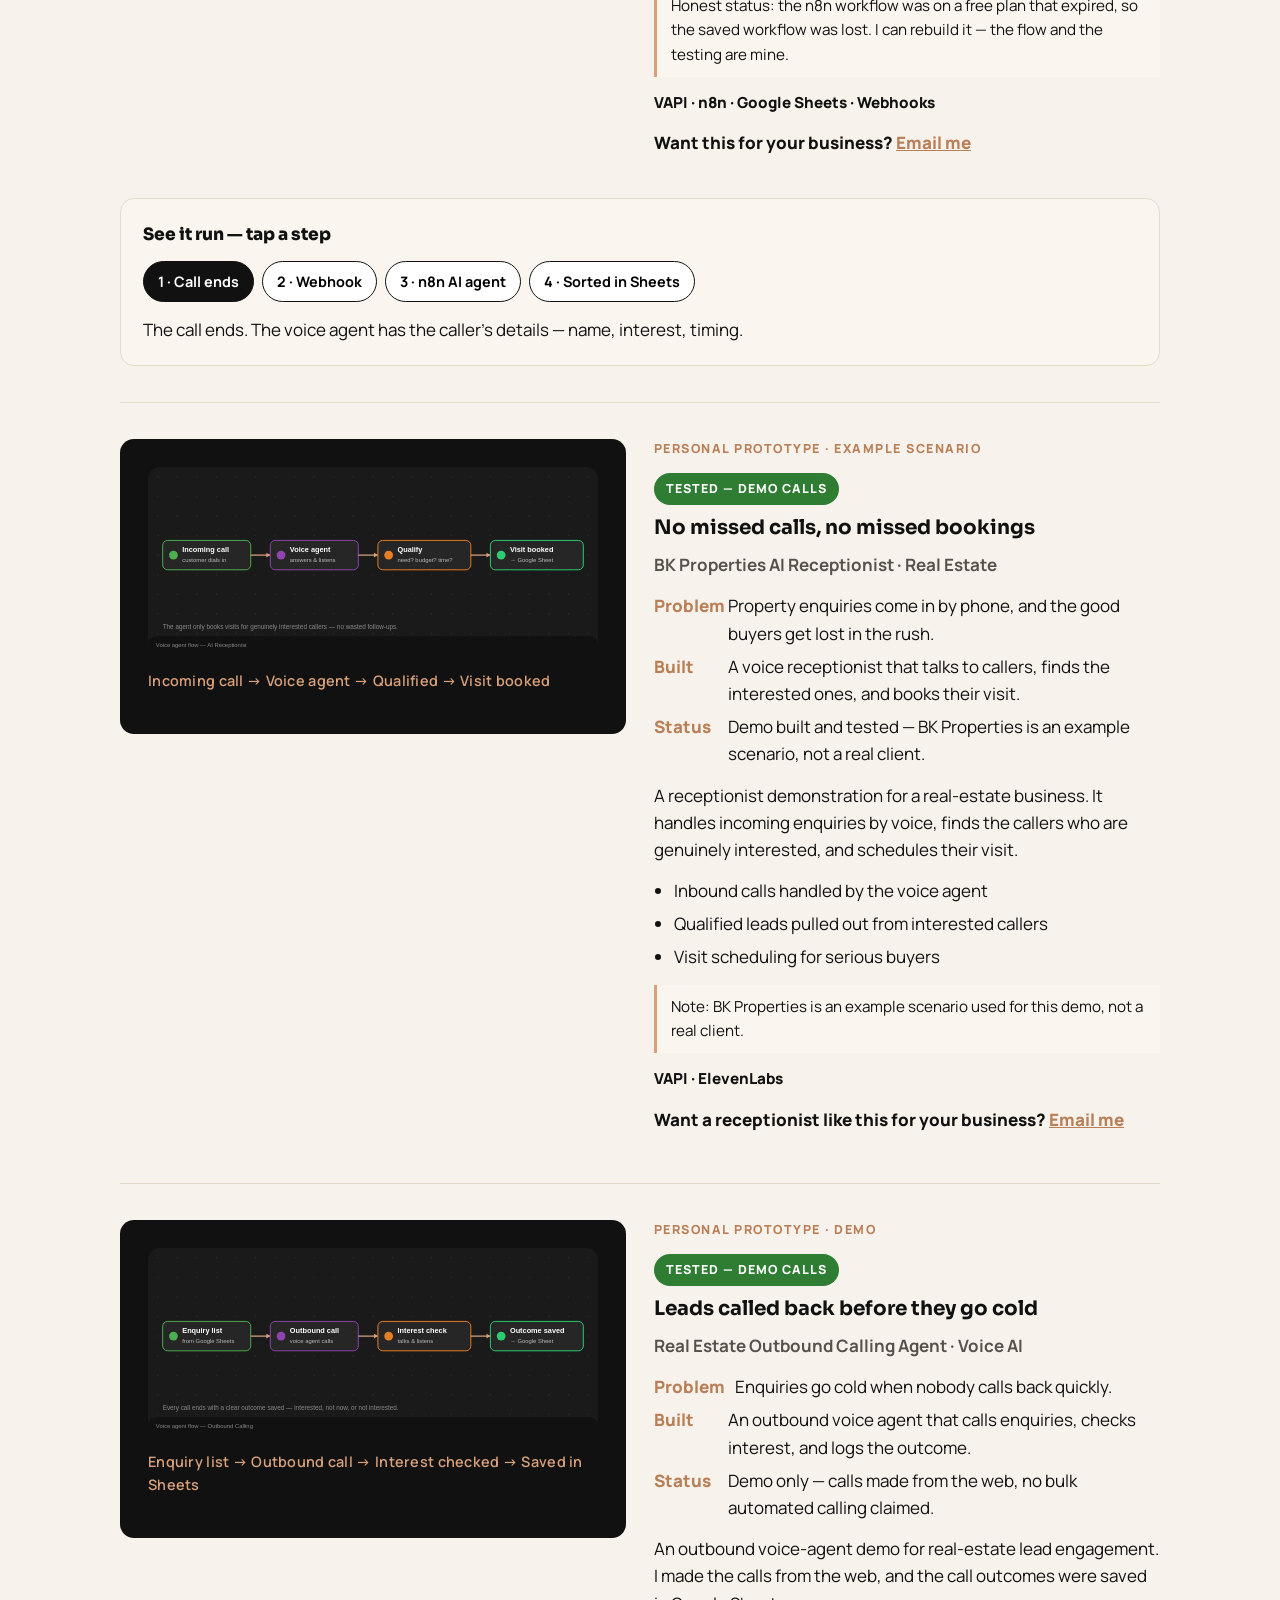
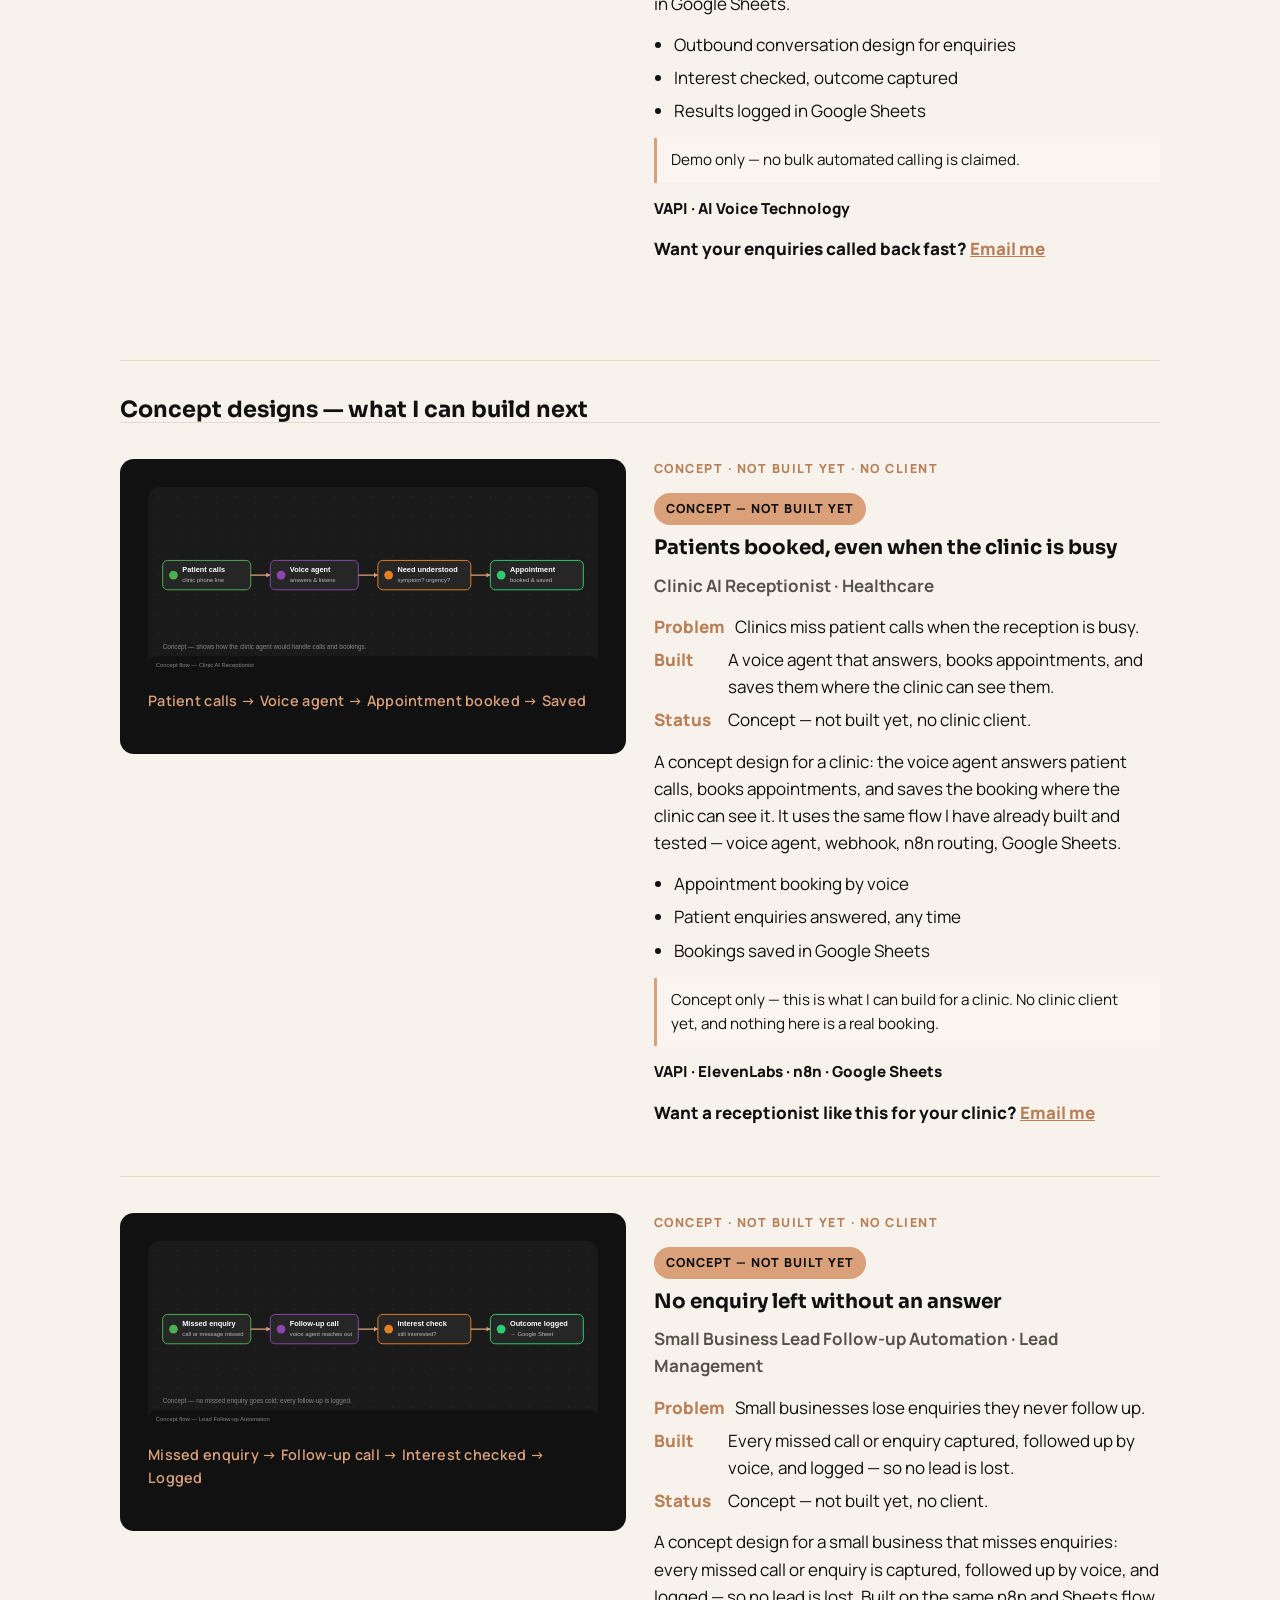
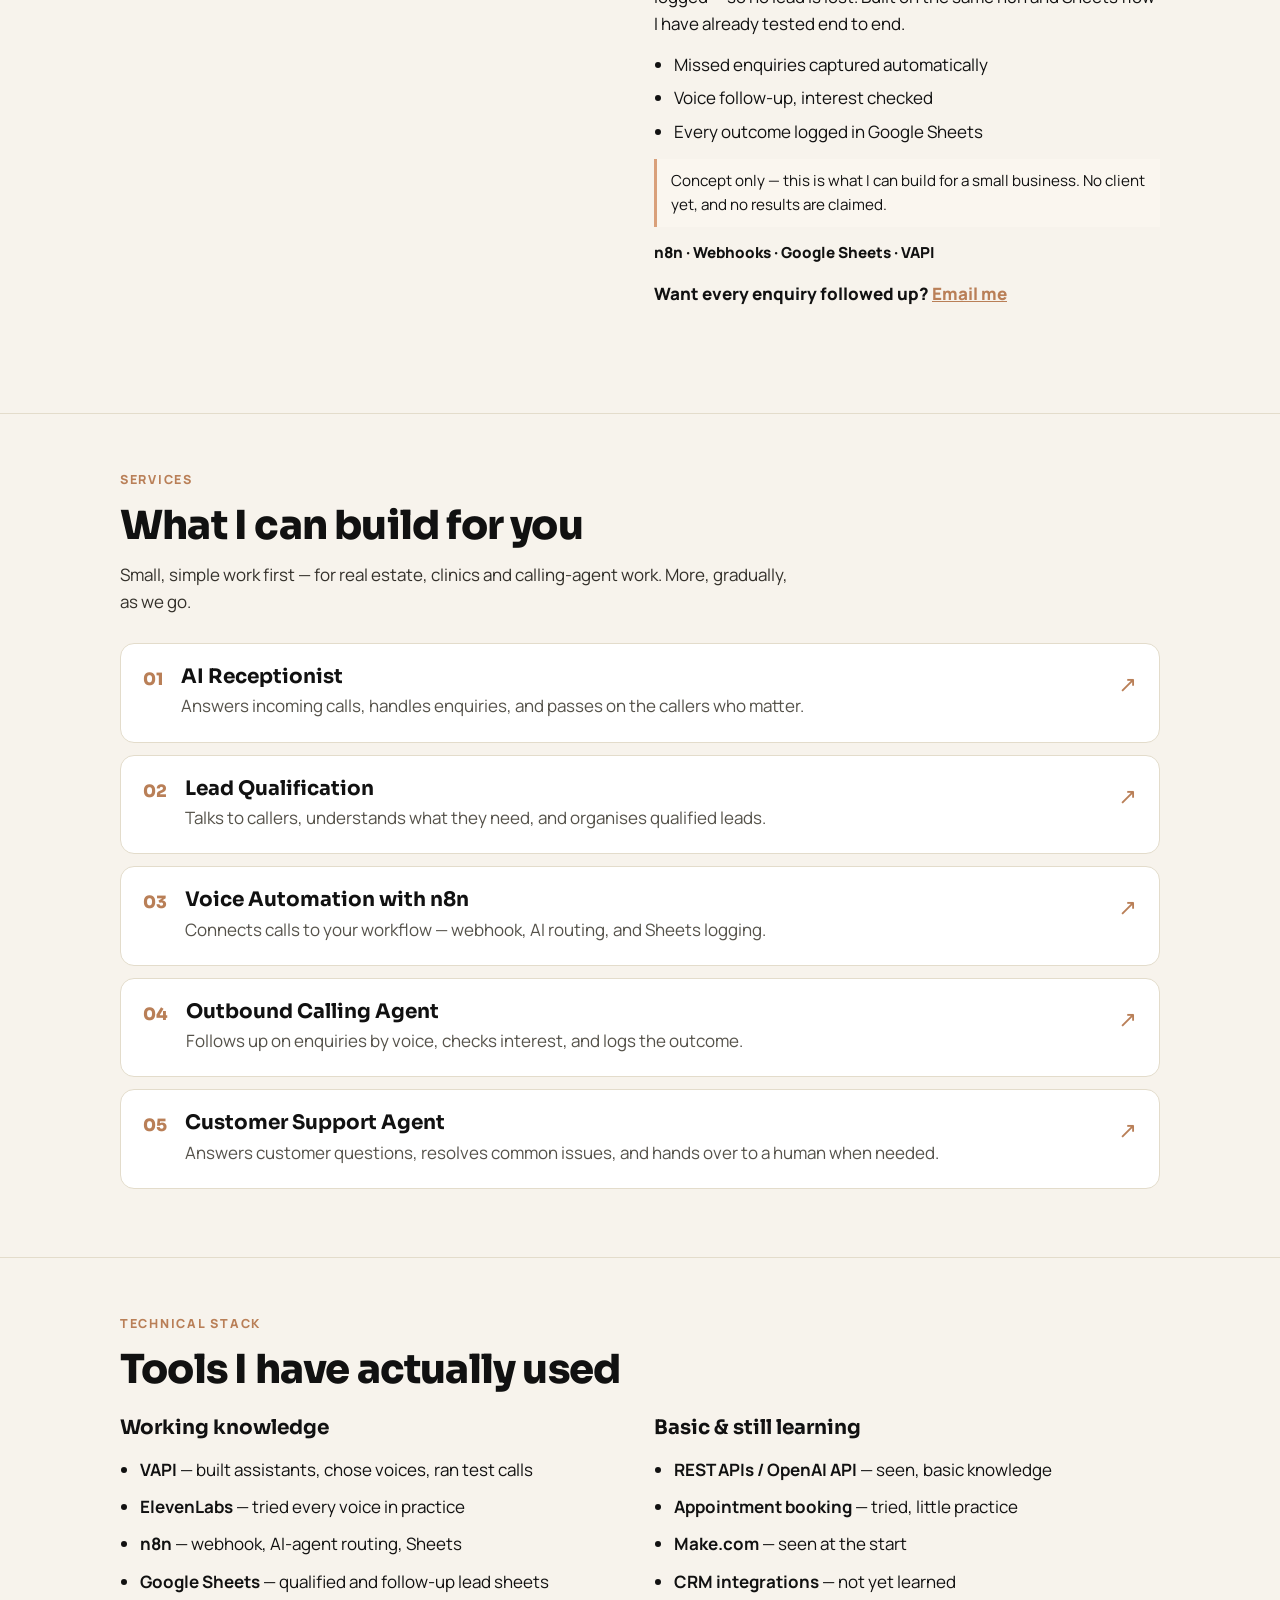
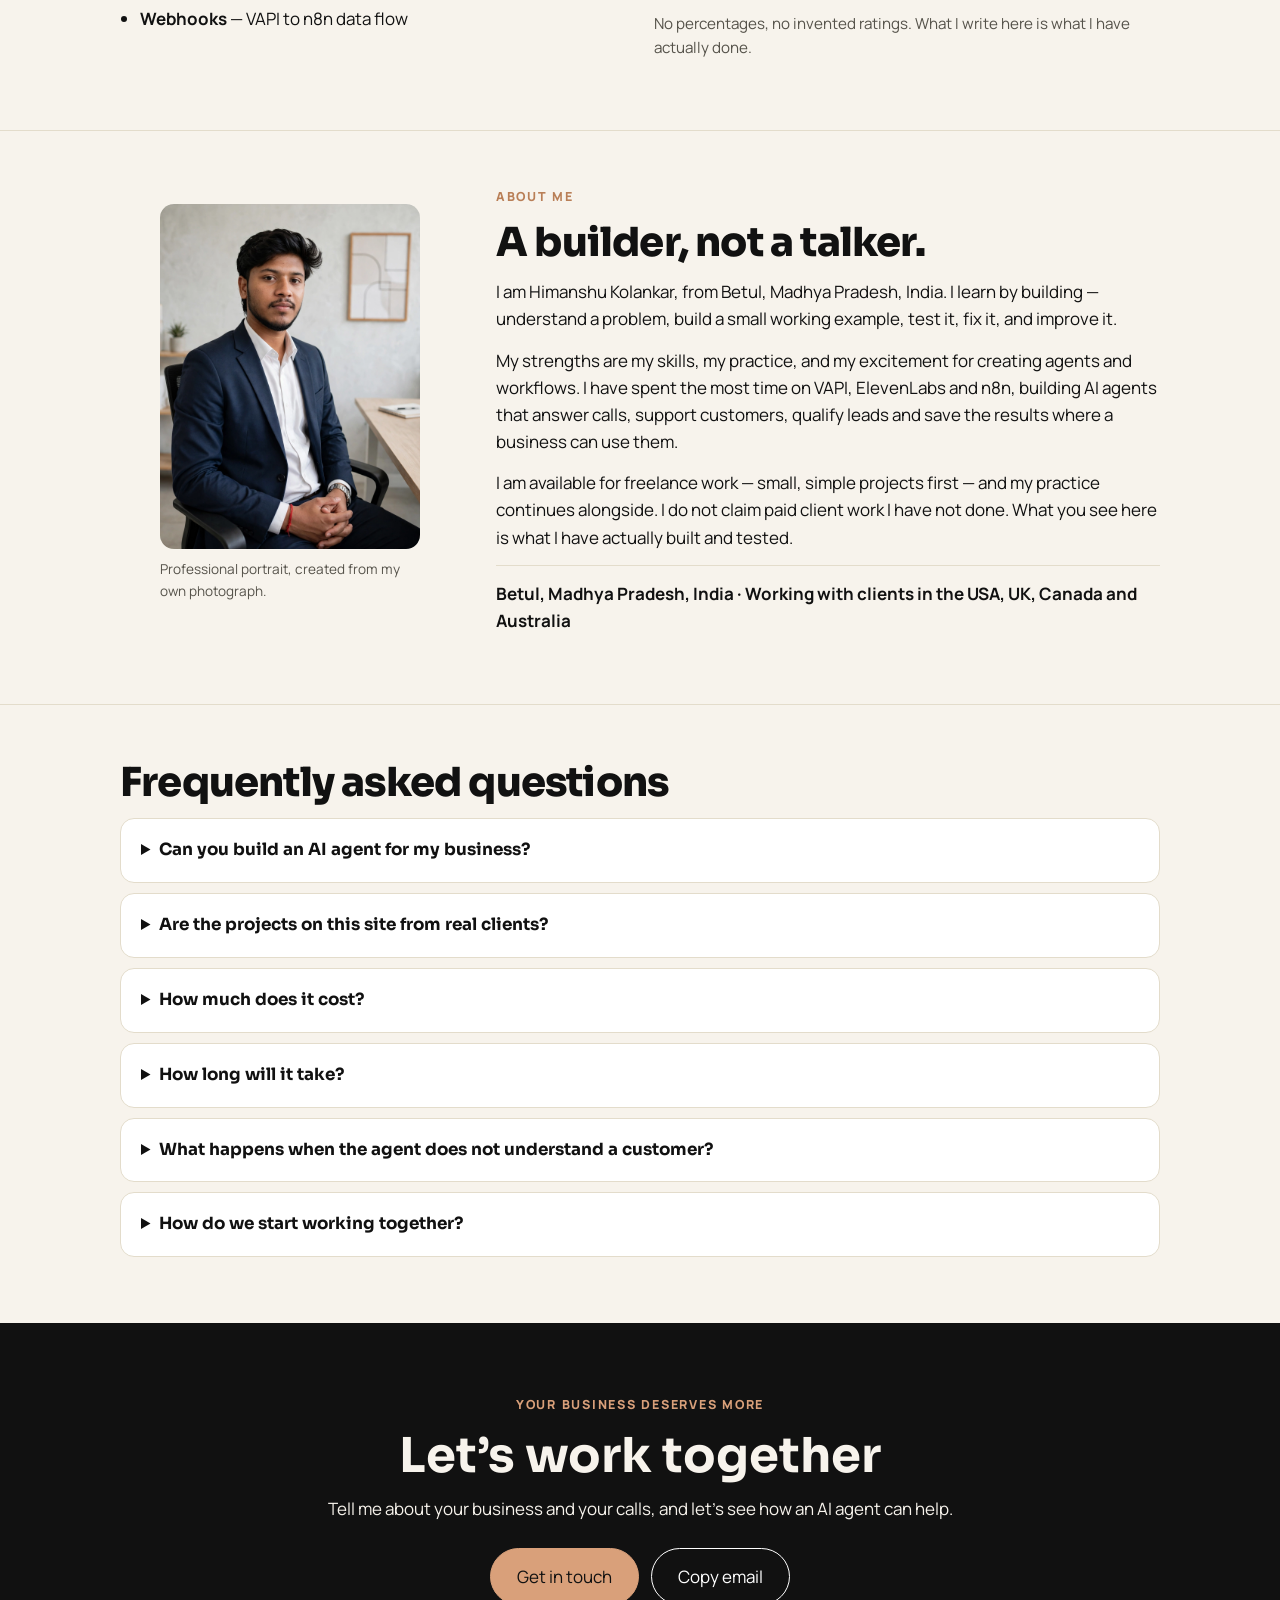
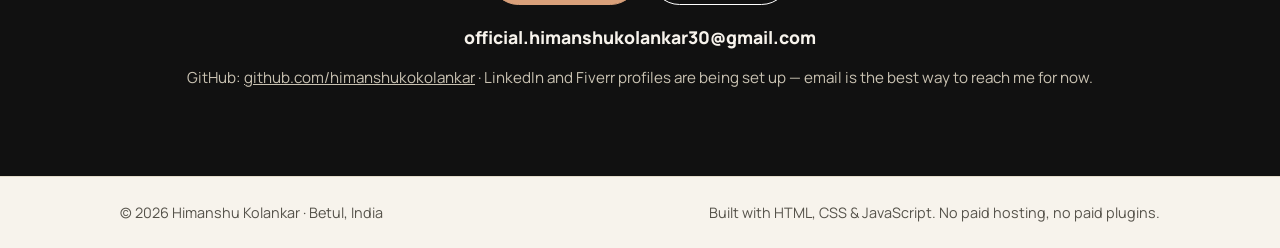
==== commit 2e417340: "Update index.html, style.css and script.js — outcome-based project cards, workflow-first layout, and" ====
--- a/index.html
+++ b/index.html
@@ -48,17 +48,19 @@
     <div class="wrap">
       <p class="eyebrow">Selected work</p>
       <h2 class="section-title">Turning ideas into real outcomes</h2>
-      <p class="section-intro">My strongest build is first. These are personal prototypes I built and tested myself, plus two concept designs showing what I can build next — not paid client deliveries. Every one is labelled honestly, so you know exactly what was built and what is a concept.</p>
+      <p class="section-intro">Three builds I made and tested myself, first. Then two concept designs showing what I can build next — every one labelled honestly, so you know exactly what was built and what is a concept.</p>
 
       <article class="project project-2">
         <div class="project-visual">
           <img src="workflow-n8n.svg" alt="AI Voice Automation workflow: call ends, webhook to n8n, AI agent routes qualified leads to Google Sheets" loading="lazy">
-          <p class="visual-caption">Workflow diagram — shows how the automation flows.</p>
-        </div>
-        <div class="project-text">
-          <p class="project-label">Featured build &middot; Personal Prototype &middot; Tested end to end</p>
-          <h3>AI Voice Automation with n8n</h3>
-          <p class="project-cat">Business Automation &middot; API Integration</p>
+          <p class="visual-caption">Call ends &rarr; Webhook &rarr; n8n AI agent &rarr; Qualified leads in Google Sheets</p>
+        </div>
+        <div class="project-text">
+          <p class="project-label">Featured build &middot; Personal Prototype</p>
+          <p class="badge-row"><span class="badge badge-tested">Tested &mdash; real test calls</span></p>
+          <h3>Every call answered, every lead sorted</h3>
+          <p class="project-cat">AI Voice Automation with n8n &middot; Business Automation</p>
+          <dl class="pbs"><div><dt>Problem</dt><dd>Missed calls and slow follow-ups lose leads.</dd></div><div><dt>Built</dt><dd>A voice agent + n8n flow that sorts every call the moment it ends.</dd></div><div><dt>Status</dt><dd>Tested end to end with real test calls.</dd></div></dl>
           <p>My strongest build. When a call ends, the voice agent sends the details by webhook to n8n. An AI agent there analyses the data and routes it — qualified leads to one Sheet, people who are delaying to a follow-up Sheet, and not-interested contacts dropped.</p>
           <ul class="project-points">
             <li>Built the full automation myself, practised on it a lot</li>
@@ -67,14 +69,28 @@
           </ul>
           <p class="project-note">Honest status: the n8n workflow was on a free plan that expired, so the saved workflow was lost. I can rebuild it — the flow and the testing are mine.</p>
           <p class="project-tools">VAPI &middot; n8n &middot; Google Sheets &middot; Webhooks</p>
+          <p class="project-cta">Want this for your business? <a href="mailto:official.himanshukolankar30@gmail.com">Email me</a></p>
+        </div>
+        <div class="demo" id="demo">
+          <p class="demo-title">See it run &mdash; tap a step</p>
+          <div class="demo-steps">
+            <button type="button" class="demo-step active" data-step="0">1 &middot; Call ends</button>
+            <button type="button" class="demo-step" data-step="1">2 &middot; Webhook</button>
+            <button type="button" class="demo-step" data-step="2">3 &middot; n8n AI agent</button>
+            <button type="button" class="demo-step" data-step="3">4 &middot; Sorted in Sheets</button>
+          </div>
+          <p class="demo-line" id="demoLine">The call ends. The voice agent has the caller&rsquo;s details &mdash; name, interest, timing.</p>
+          <p class="demo-sheet" id="demoSheet" hidden>Sample lead in the Sheet: <strong>Rahul Sharma &middot; Interested &middot; 2BHK &middot; Visit Saturday 11 AM</strong></p>
         </div>
       </article>
 
       <article class="project project-1">
         <div class="project-text">
-          <p class="project-label">Personal Prototype &middot; Concept Demo</p>
-          <h3>BK Properties AI Receptionist</h3>
-          <p class="project-cat">AI Voice Agent &middot; Real Estate</p>
+          <p class="project-label">Personal Prototype &middot; Example scenario</p>
+          <p class="badge-row"><span class="badge badge-tested">Tested &mdash; demo calls</span></p>
+          <h3>No missed calls, no missed bookings</h3>
+          <p class="project-cat">BK Properties AI Receptionist &middot; Real Estate</p>
+          <dl class="pbs"><div><dt>Problem</dt><dd>Property enquiries come in by phone, and the good buyers get lost in the rush.</dd></div><div><dt>Built</dt><dd>A voice receptionist that talks to callers, finds the interested ones, and books their visit.</dd></div><div><dt>Status</dt><dd>Demo built and tested &mdash; BK Properties is an example scenario, not a real client.</dd></div></dl>
           <p>A receptionist demonstration for a real-estate business. It handles incoming enquiries by voice, finds the callers who are genuinely interested, and schedules their visit.</p>
           <ul class="project-points">
             <li>Inbound calls handled by the voice agent</li>
@@ -83,18 +99,21 @@
           </ul>
           <p class="project-note">Note: BK Properties is an example scenario used for this demo, not a real client.</p>
           <p class="project-tools">VAPI &middot; ElevenLabs</p>
+          <p class="project-cta">Want a receptionist like this for your business? <a href="mailto:official.himanshukolankar30@gmail.com">Email me</a></p>
         </div>
         <div class="project-visual">
           <img src="workflow-receptionist.svg" alt="AI Receptionist workflow: incoming call, voice agent, qualify caller, visit booked" loading="lazy">
-          <p class="visual-caption">Workflow diagram — shows how the agent works.</p>
+          <p class="visual-caption">Incoming call &rarr; Voice agent &rarr; Qualified &rarr; Visit booked</p>
         </div>
       </article>
 
       <article class="project project-3">
         <div class="project-text">
           <p class="project-label">Personal Prototype &middot; Demo</p>
-          <h3>Real Estate Outbound Calling Agent</h3>
-          <p class="project-cat">Voice AI &middot; Business Automation</p>
+          <p class="badge-row"><span class="badge badge-tested">Tested &mdash; demo calls</span></p>
+          <h3>Leads called back before they go cold</h3>
+          <p class="project-cat">Real Estate Outbound Calling Agent &middot; Voice AI</p>
+          <dl class="pbs"><div><dt>Problem</dt><dd>Enquiries go cold when nobody calls back quickly.</dd></div><div><dt>Built</dt><dd>An outbound voice agent that calls enquiries, checks interest, and logs the outcome.</dd></div><div><dt>Status</dt><dd>Demo only &mdash; calls made from the web, no bulk automated calling claimed.</dd></div></dl>
           <p>An outbound voice-agent demo for real-estate lead engagement. I made the calls from the web, and the call outcomes were saved in Google Sheets.</p>
           <ul class="project-points">
             <li>Outbound conversation design for enquiries</li>
@@ -103,22 +122,27 @@
           </ul>
           <p class="project-note">Demo only — no bulk automated calling is claimed.</p>
           <p class="project-tools">VAPI &middot; AI Voice Technology</p>
+          <p class="project-cta">Want your enquiries called back fast? <a href="mailto:official.himanshukolankar30@gmail.com">Email me</a></p>
         </div>
         <div class="project-visual">
           <img src="workflow-outbound.svg" alt="Outbound Calling Agent workflow: enquiry list, outbound call, interest checked, outcome saved" loading="lazy">
-          <p class="visual-caption">Workflow diagram — shows how the follow-up flows.</p>
-        </div>
-      </article>
+          <p class="visual-caption">Enquiry list &rarr; Outbound call &rarr; Interest checked &rarr; Saved in Sheets</p>
+        </div>
+      </article>
+
+      <h3 class="concepts-heading">Concept designs &mdash; what I can build next</h3>
 
       <article class="project project-4">
         <div class="project-visual">
           <img src="workflow-clinic.svg" alt="Clinic AI Receptionist concept: patient calls, voice agent, appointment booked, booking saved" loading="lazy">
-          <p class="visual-caption">Concept diagram — shows how it would work.</p>
+          <p class="visual-caption">Patient calls &rarr; Voice agent &rarr; Appointment booked &rarr; Saved</p>
         </div>
         <div class="project-text">
           <p class="project-label">Concept &middot; Not built yet &middot; No client</p>
-          <h3>Clinic AI Receptionist</h3>
-          <p class="project-cat">AI Voice Agent &middot; Healthcare</p>
+          <p class="badge-row"><span class="badge badge-concept">Concept &mdash; not built yet</span></p>
+          <h3>Patients booked, even when the clinic is busy</h3>
+          <p class="project-cat">Clinic AI Receptionist &middot; Healthcare</p>
+          <dl class="pbs"><div><dt>Problem</dt><dd>Clinics miss patient calls when the reception is busy.</dd></div><div><dt>Built</dt><dd>A voice agent that answers, books appointments, and saves them where the clinic can see them.</dd></div><div><dt>Status</dt><dd>Concept &mdash; not built yet, no clinic client.</dd></div></dl>
           <p>A concept design for a clinic: the voice agent answers patient calls, books appointments, and saves the booking where the clinic can see it. It uses the same flow I have already built and tested — voice agent, webhook, n8n routing, Google Sheets.</p>
           <ul class="project-points">
             <li>Appointment booking by voice</li>
@@ -127,14 +151,17 @@
           </ul>
           <p class="project-note">Concept only — this is what I can build for a clinic. No clinic client yet, and nothing here is a real booking.</p>
           <p class="project-tools">VAPI &middot; ElevenLabs &middot; n8n &middot; Google Sheets</p>
+          <p class="project-cta">Want a receptionist like this for your clinic? <a href="mailto:official.himanshukolankar30@gmail.com">Email me</a></p>
         </div>
       </article>
 
       <article class="project project-5">
         <div class="project-text">
           <p class="project-label">Concept &middot; Not built yet &middot; No client</p>
-          <h3>Small Business Lead Follow-up Automation</h3>
-          <p class="project-cat">Business Automation &middot; Lead Management</p>
+          <p class="badge-row"><span class="badge badge-concept">Concept &mdash; not built yet</span></p>
+          <h3>No enquiry left without an answer</h3>
+          <p class="project-cat">Small Business Lead Follow-up Automation &middot; Lead Management</p>
+          <dl class="pbs"><div><dt>Problem</dt><dd>Small businesses lose enquiries they never follow up.</dd></div><div><dt>Built</dt><dd>Every missed call or enquiry captured, followed up by voice, and logged &mdash; so no lead is lost.</dd></div><div><dt>Status</dt><dd>Concept &mdash; not built yet, no client.</dd></div></dl>
           <p>A concept design for a small business that misses enquiries: every missed call or enquiry is captured, followed up by voice, and logged — so no lead is lost. Built on the same n8n and Sheets flow I have already tested end to end.</p>
           <ul class="project-points">
             <li>Missed enquiries captured automatically</li>
@@ -143,10 +170,11 @@
           </ul>
           <p class="project-note">Concept only — this is what I can build for a small business. No client yet, and no results are claimed.</p>
           <p class="project-tools">n8n &middot; Webhooks &middot; Google Sheets &middot; VAPI</p>
+          <p class="project-cta">Want every enquiry followed up? <a href="mailto:official.himanshukolankar30@gmail.com">Email me</a></p>
         </div>
         <div class="project-visual">
           <img src="workflow-followup.svg" alt="Lead Follow-up Automation concept: missed enquiry, follow-up call, interest checked, outcome logged" loading="lazy">
-          <p class="visual-caption">Concept diagram — shows how it would work.</p>
+          <p class="visual-caption">Missed enquiry &rarr; Follow-up call &rarr; Interest checked &rarr; Logged</p>
         </div>
       </article>
     </div>
--- a/style.css
+++ b/style.css
@@ -82,7 +82,25 @@
 .project-points li { margin-bottom: 6px; }
 .project-note { background: var(--warm-white); border-left: 3px solid var(--tan); padding: 10px 14px; font-size: 0.95rem; }
 .project-tools { font-weight: 800; font-size: 0.95rem; }
-.project-visual { background: var(--ink); color: #F7F3EC; border-radius: var(--radius); padding: 28px; min-height: 240px; }
+.project-visual { background: var(--ink); color: #F7F3EC; border-radius: var(--radius); padding: 28px; min-height: 240px; order: -1; }
+.badge-row { margin: 0 0 12px; }
+.badge { display: inline-block; font-size: 0.78rem; font-weight: 800; letter-spacing: 0.08em; text-transform: uppercase; border-radius: 999px; padding: 6px 12px; }
+.badge-tested { background: #2E7D32; color: #fff; }
+.badge-concept { background: var(--tan); color: var(--ink); }
+.pbs { margin: 0 0 14px; }
+.pbs div { display: flex; gap: 10px; margin-bottom: 6px; }
+.pbs dt { font-weight: 800; color: var(--tan-dark); min-width: 64px; }
+.pbs dd { margin: 0; }
+.project-cta { font-weight: 800; }
+.project-cta a { color: var(--tan-dark); }
+.concepts-heading { font-size: 1.4rem; margin: 48px 0 0; padding-top: 36px; border-top: 1px solid var(--line); }
+.demo { grid-column: 1 / -1; background: var(--warm-white); border: 1px solid var(--line); border-radius: var(--radius); padding: 22px; }
+.demo-title { font-family: "Sora", sans-serif; font-weight: 800; margin-bottom: 12px; }
+.demo-steps { display: flex; flex-wrap: wrap; gap: 8px; margin-bottom: 14px; }
+.demo-step { font: inherit; font-weight: 700; font-size: 0.9rem; background: var(--white); border: 1.5px solid var(--ink); border-radius: 999px; padding: 8px 14px; cursor: pointer; }
+.demo-step.active { background: var(--ink); color: #fff; }
+.demo-line { margin: 0; }
+.demo-sheet { margin: 12px 0 0; background: var(--white); border-left: 3px solid #2E7D32; padding: 10px 14px; }
 .project-visual img { width: 100%; height: auto; display: block; border-radius: 12px; }
 .project-visual .visual-caption { margin-top: 16px; text-transform: none; letter-spacing: 0.02em; font-size: 0.9rem; font-weight: 600; }
 .visual-caption { font-size: 0.78rem; font-weight: 800; letter-spacing: 0.12em; text-transform: uppercase; color: var(--tan); }
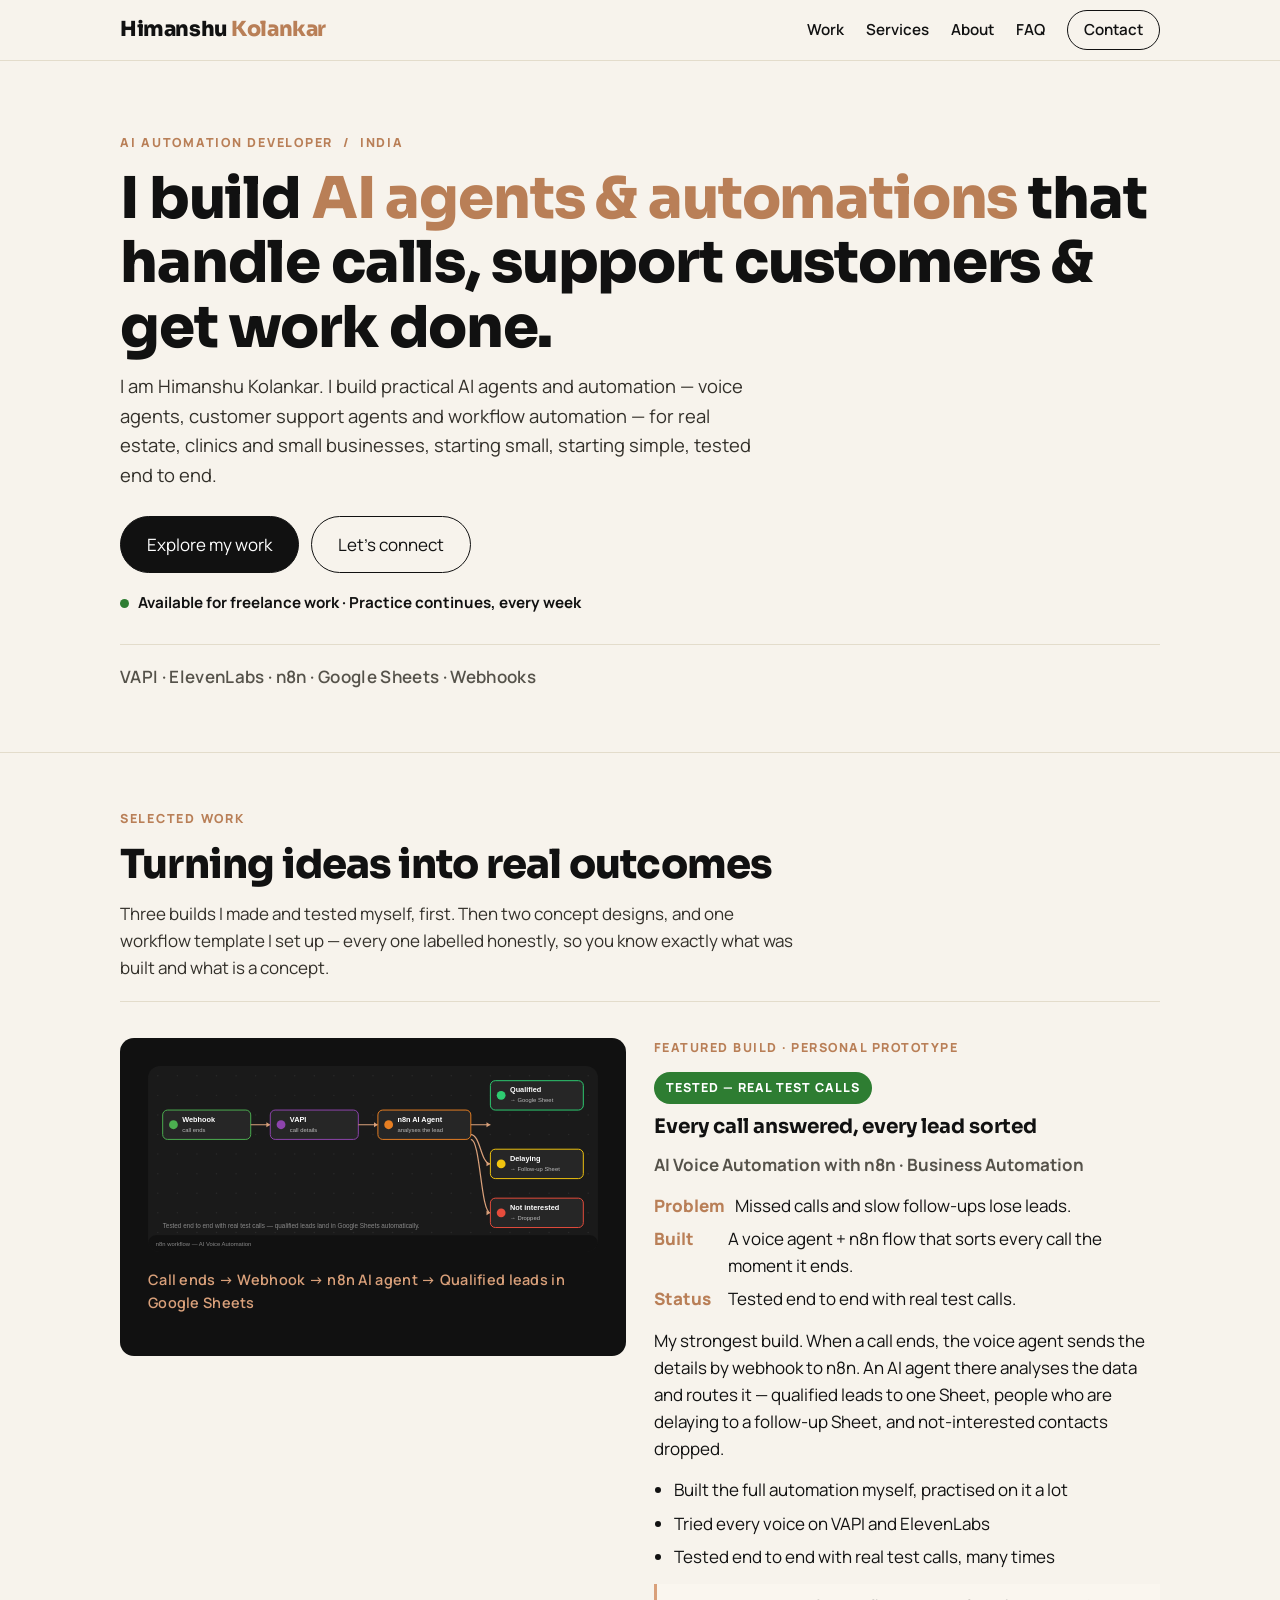
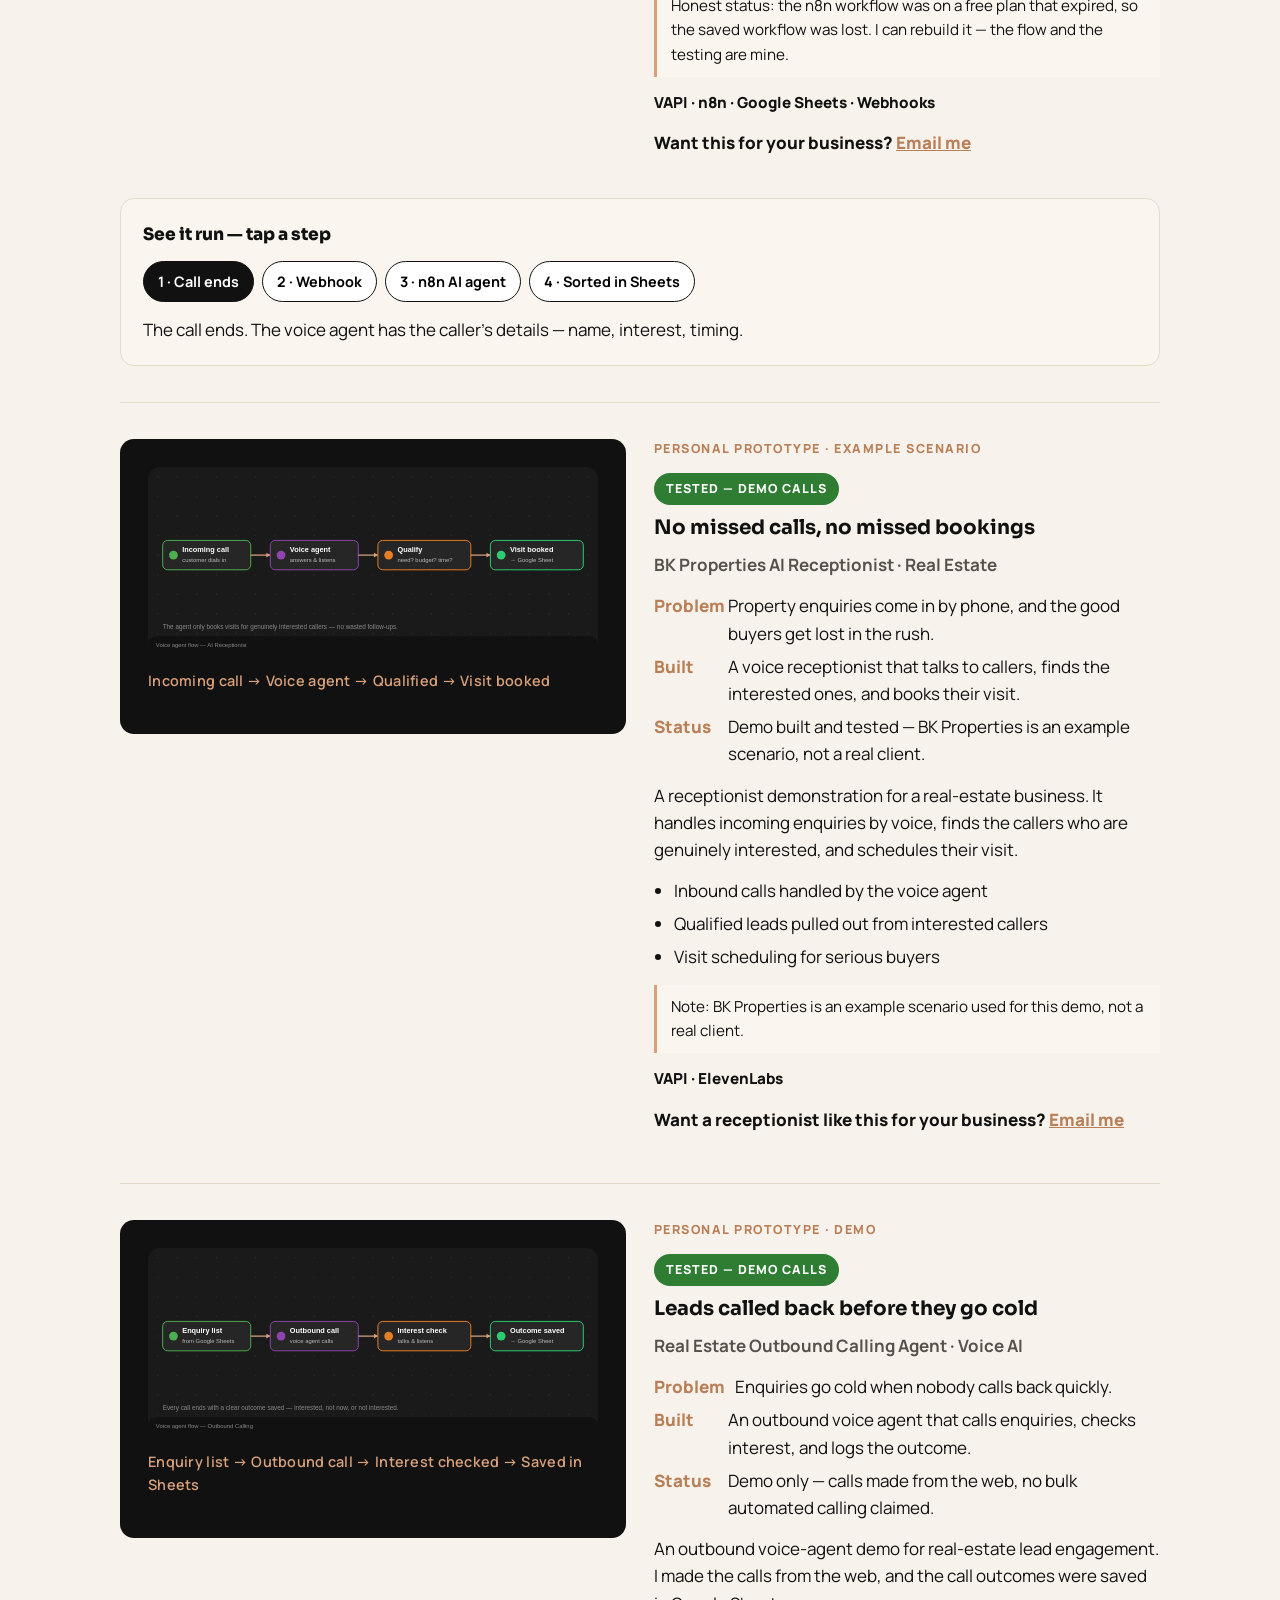
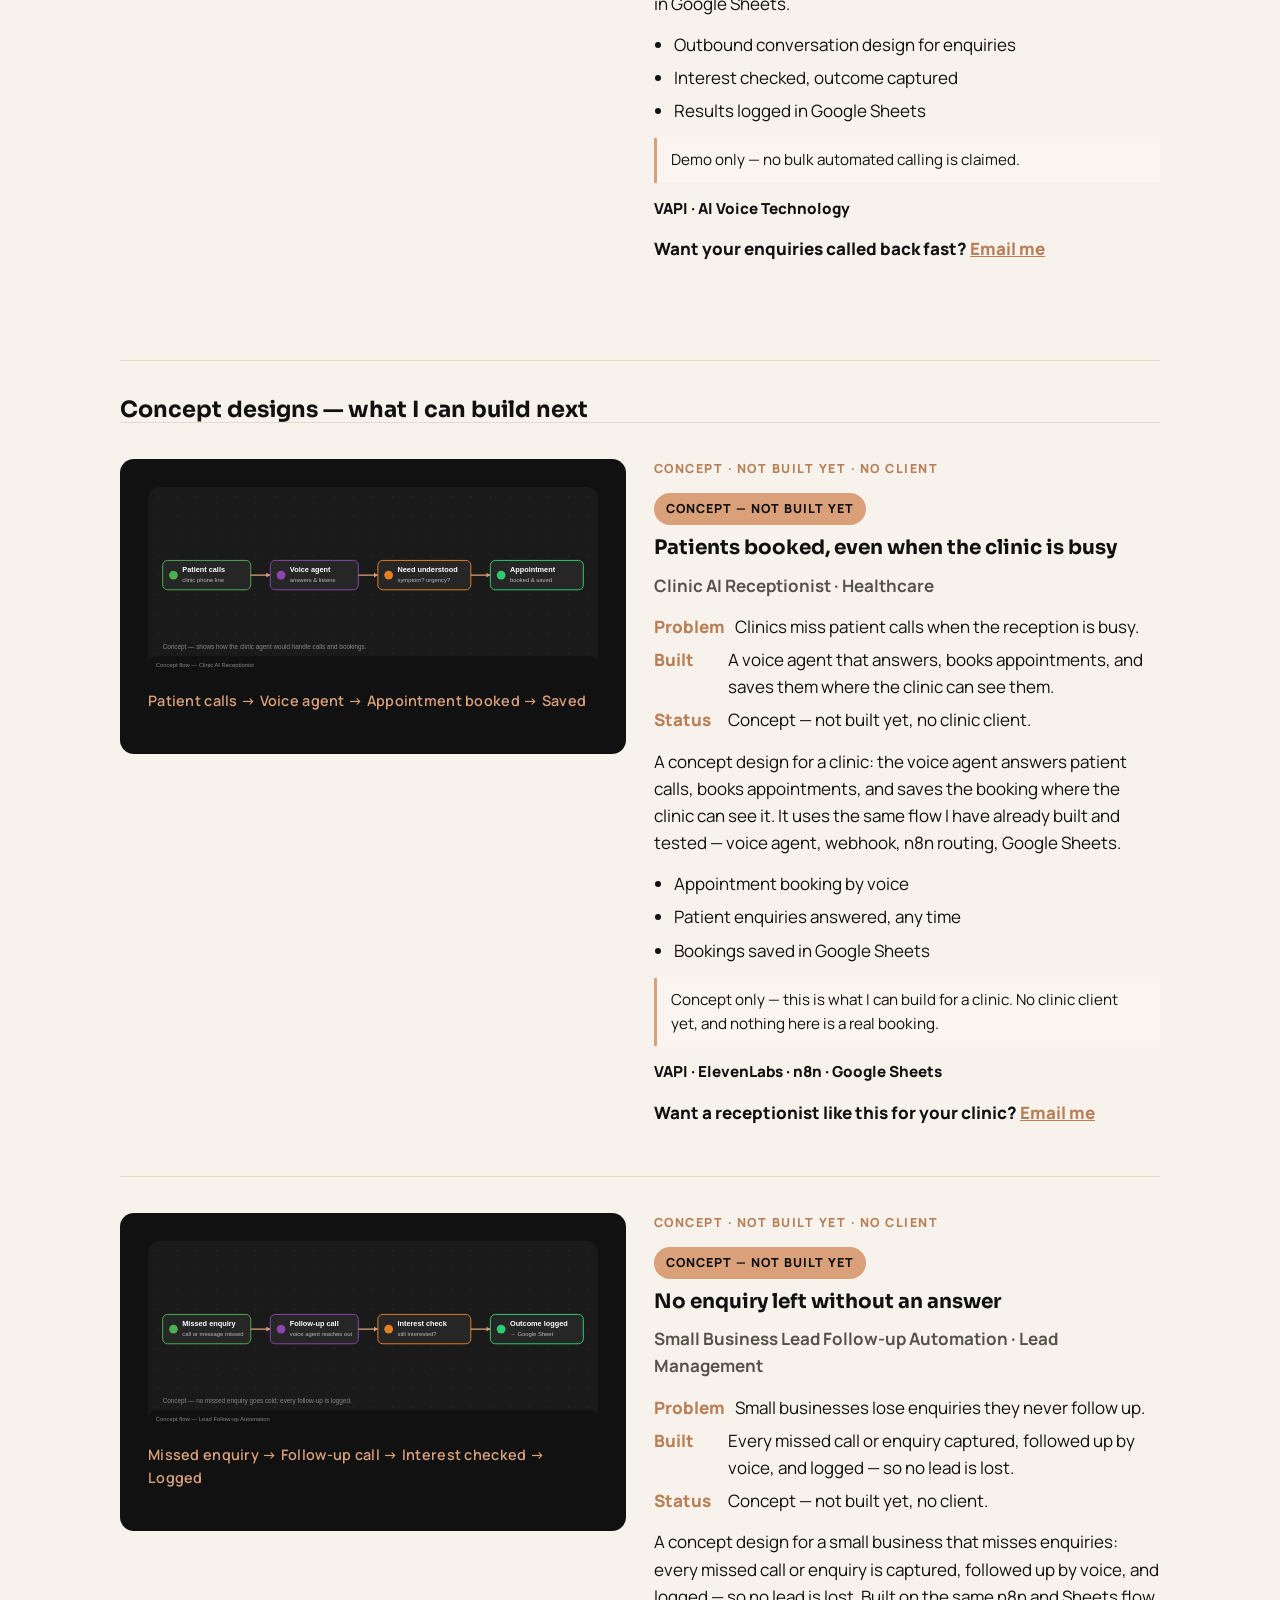
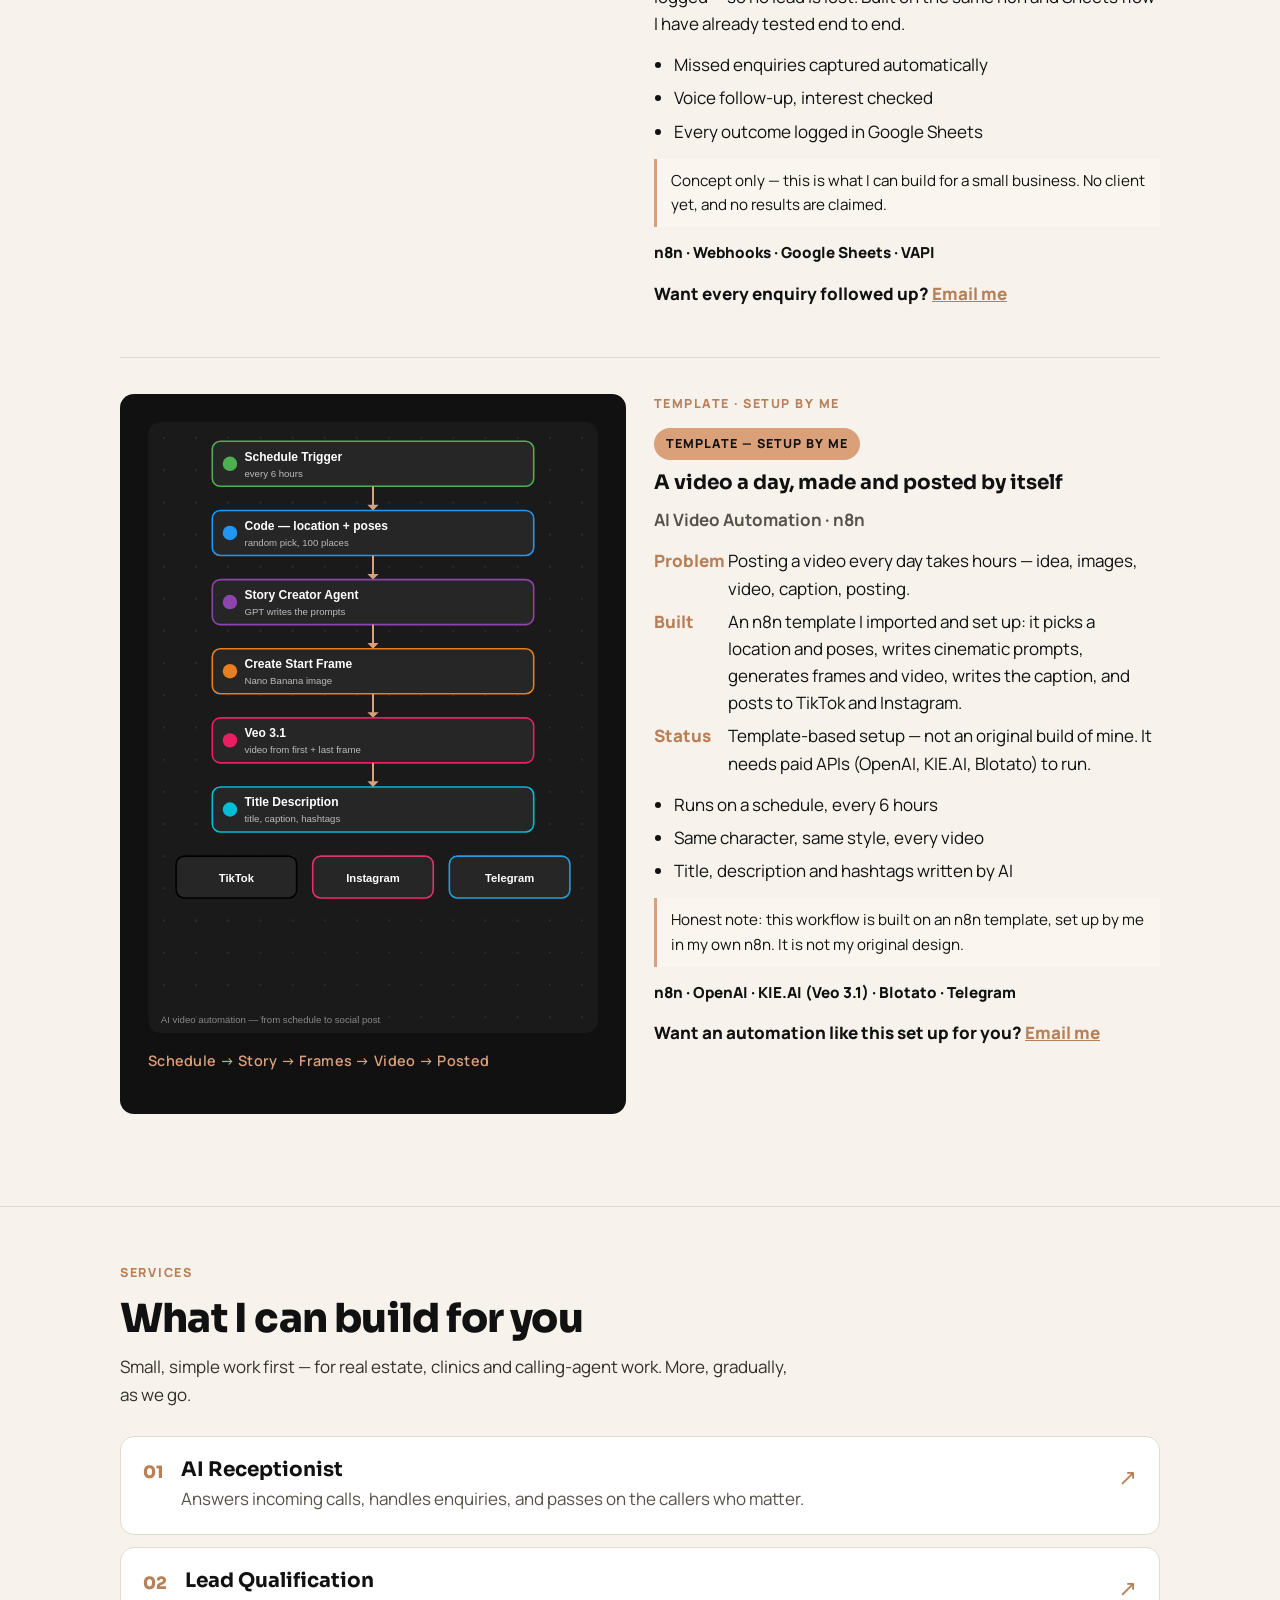
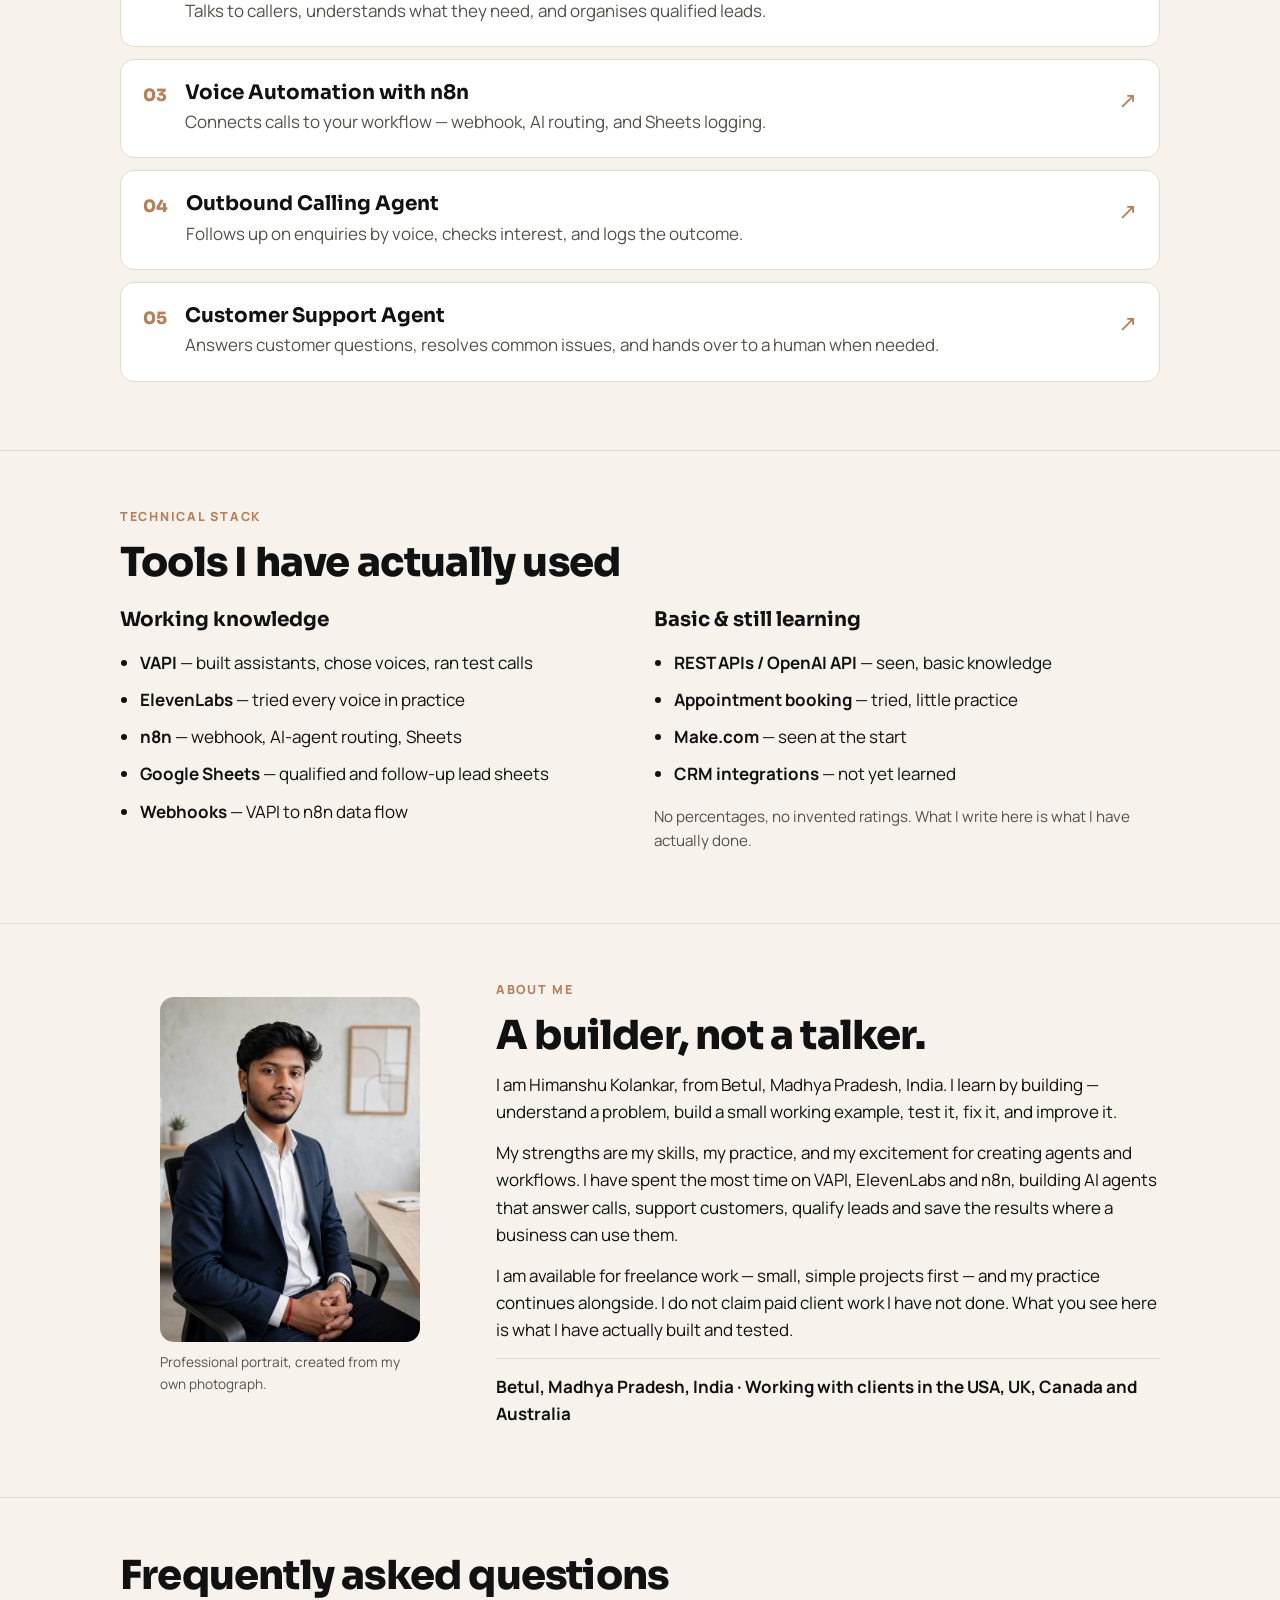
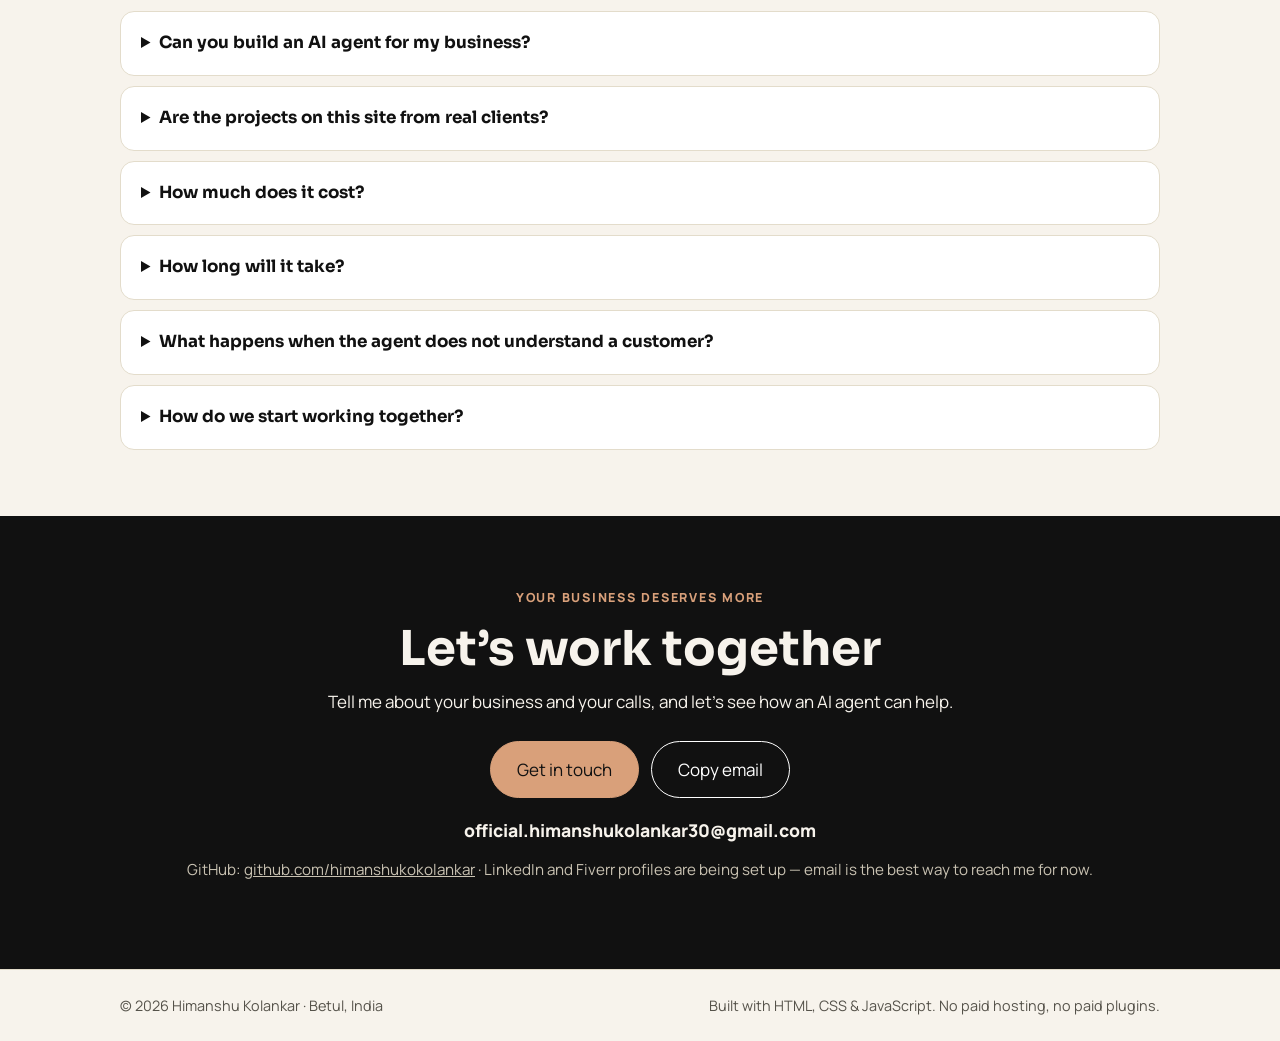
==== commit c397cc98: "Add AI Video Automation project and update index.html" ====
--- a/index.html
+++ b/index.html
@@ -48,7 +48,7 @@
     <div class="wrap">
       <p class="eyebrow">Selected work</p>
       <h2 class="section-title">Turning ideas into real outcomes</h2>
-      <p class="section-intro">Three builds I made and tested myself, first. Then two concept designs showing what I can build next — every one labelled honestly, so you know exactly what was built and what is a concept.</p>
+      <p class="section-intro">Three builds I made and tested myself, first. Then two concept designs, and one workflow template I set up — every one labelled honestly, so you know exactly what was built and what is a concept.</p>
 
       <article class="project project-2">
         <div class="project-visual">
@@ -80,7 +80,7 @@
             <button type="button" class="demo-step" data-step="3">4 &middot; Sorted in Sheets</button>
           </div>
           <p class="demo-line" id="demoLine">The call ends. The voice agent has the caller&rsquo;s details &mdash; name, interest, timing.</p>
-          <p class="demo-sheet" id="demoSheet" hidden>Sample lead in the Sheet: <strong>Rahul Sharma &middot; Interested &middot; 2BHK &middot; Visit Saturday 11 AM</strong></p>
+          <p class="demo-sheet" id="demoSheet" hidden>Sample lead in the Sheet: <strong>Interested &middot; 2BHK &middot; Visit Saturday 11 AM</strong></p>
         </div>
       </article>
 
@@ -175,6 +175,28 @@
         <div class="project-visual">
           <img src="workflow-followup.svg" alt="Lead Follow-up Automation concept: missed enquiry, follow-up call, interest checked, outcome logged" loading="lazy">
           <p class="visual-caption">Missed enquiry &rarr; Follow-up call &rarr; Interest checked &rarr; Logged</p>
+        </div>
+      </article>
+
+      <article class="project project-6">
+        <div class="project-visual">
+          <img src="workflow-video.svg" alt="AI video automation workflow: schedule trigger, story agent, frame generation, Veo video, posting to TikTok and Instagram" loading="lazy">
+          <p class="visual-caption">Schedule &rarr; Story &rarr; Frames &rarr; Video &rarr; Posted</p>
+        </div>
+        <div class="project-text">
+          <p class="project-label">Template &middot; Setup by me</p>
+          <p class="badge-row"><span class="badge badge-concept">Template &mdash; setup by me</span></p>
+          <h3>A video a day, made and posted by itself</h3>
+          <p class="project-cat">AI Video Automation &middot; n8n</p>
+          <dl class="pbs"><div><dt>Problem</dt><dd>Posting a video every day takes hours — idea, images, video, caption, posting.</dd></div><div><dt>Built</dt><dd>An n8n template I imported and set up: it picks a location and poses, writes cinematic prompts, generates frames and video, writes the caption, and posts to TikTok and Instagram.</dd></div><div><dt>Status</dt><dd>Template-based setup — not an original build of mine. It needs paid APIs (OpenAI, KIE.AI, Blotato) to run.</dd></div></dl>
+          <ul class="project-points">
+            <li>Runs on a schedule, every 6 hours</li>
+            <li>Same character, same style, every video</li>
+            <li>Title, description and hashtags written by AI</li>
+          </ul>
+          <p class="project-note">Honest note: this workflow is built on an n8n template, set up by me in my own n8n. It is not my original design.</p>
+          <p class="project-tools">n8n &middot; OpenAI &middot; KIE.AI (Veo 3.1) &middot; Blotato &middot; Telegram</p>
+          <p class="project-cta">Want an automation like this set up for you? <a href="mailto:official.himanshukolankar30@gmail.com">Email me</a></p>
         </div>
       </article>
     </div>
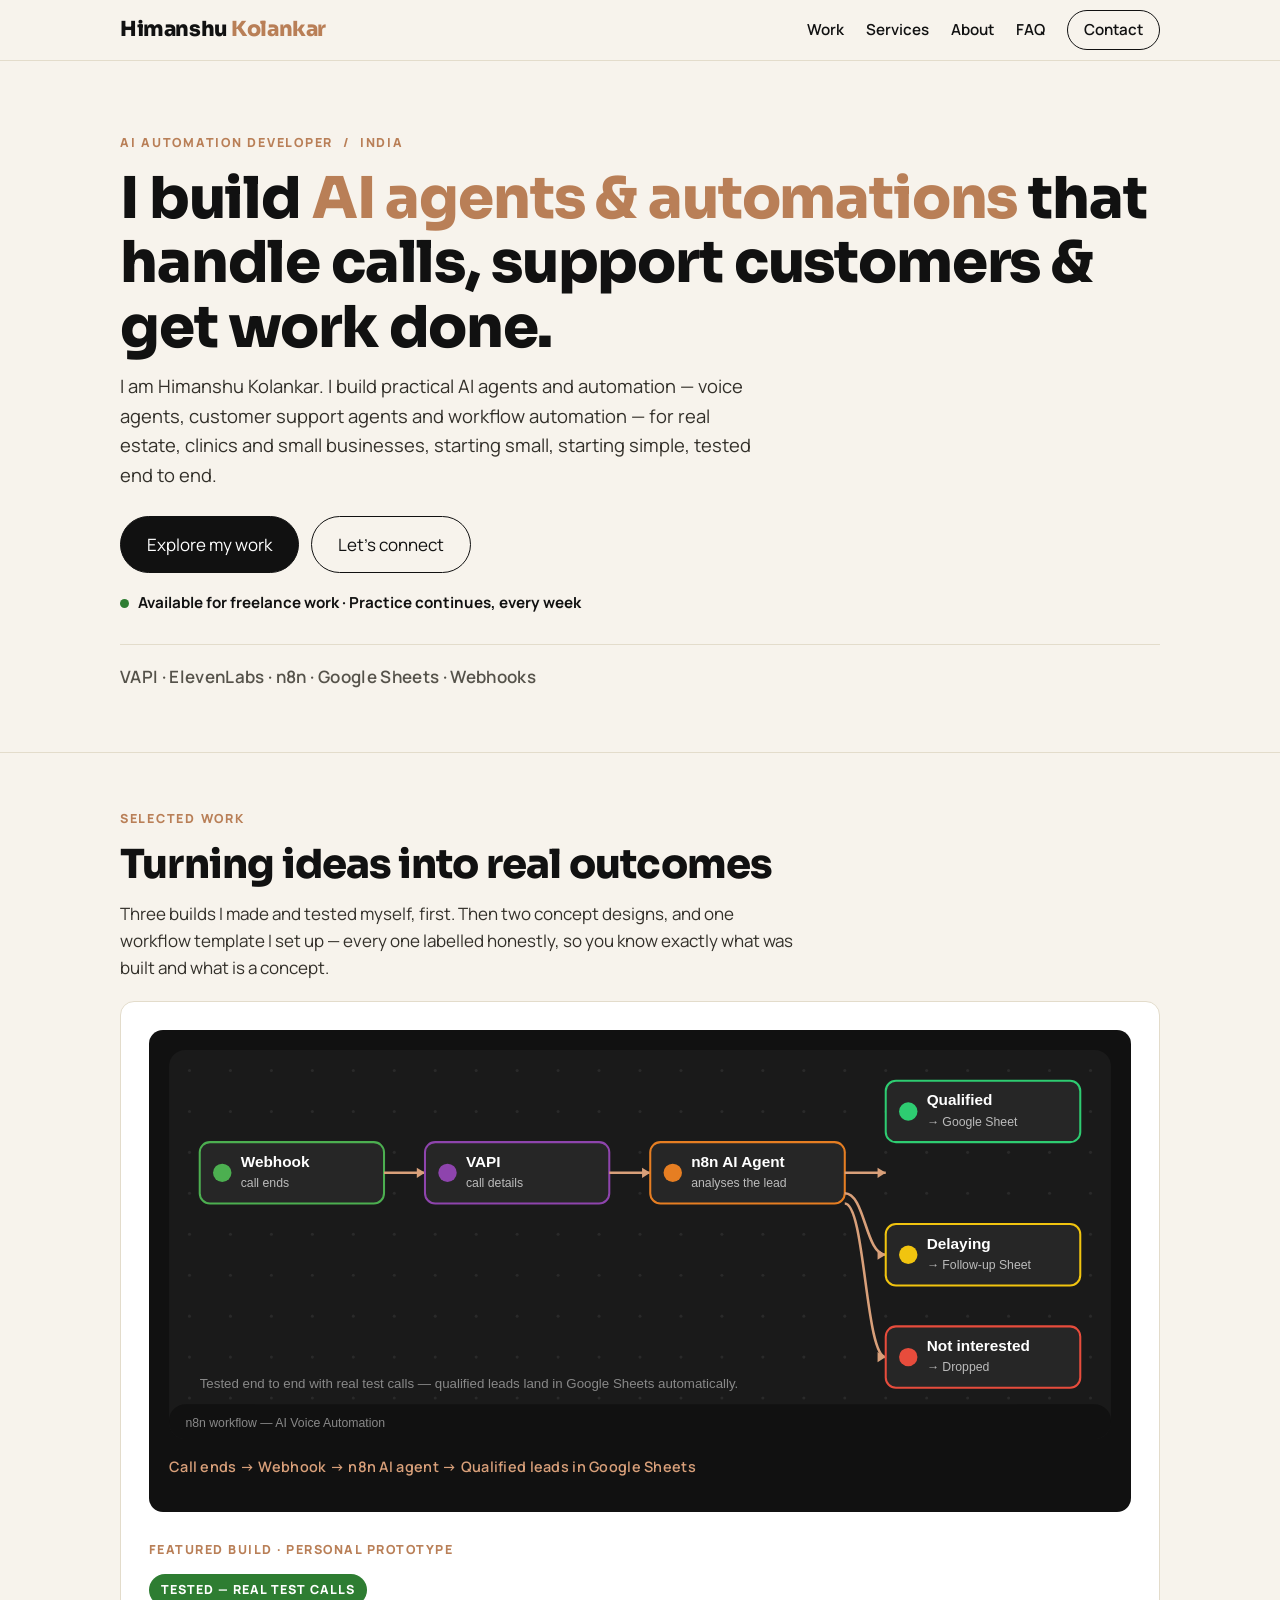
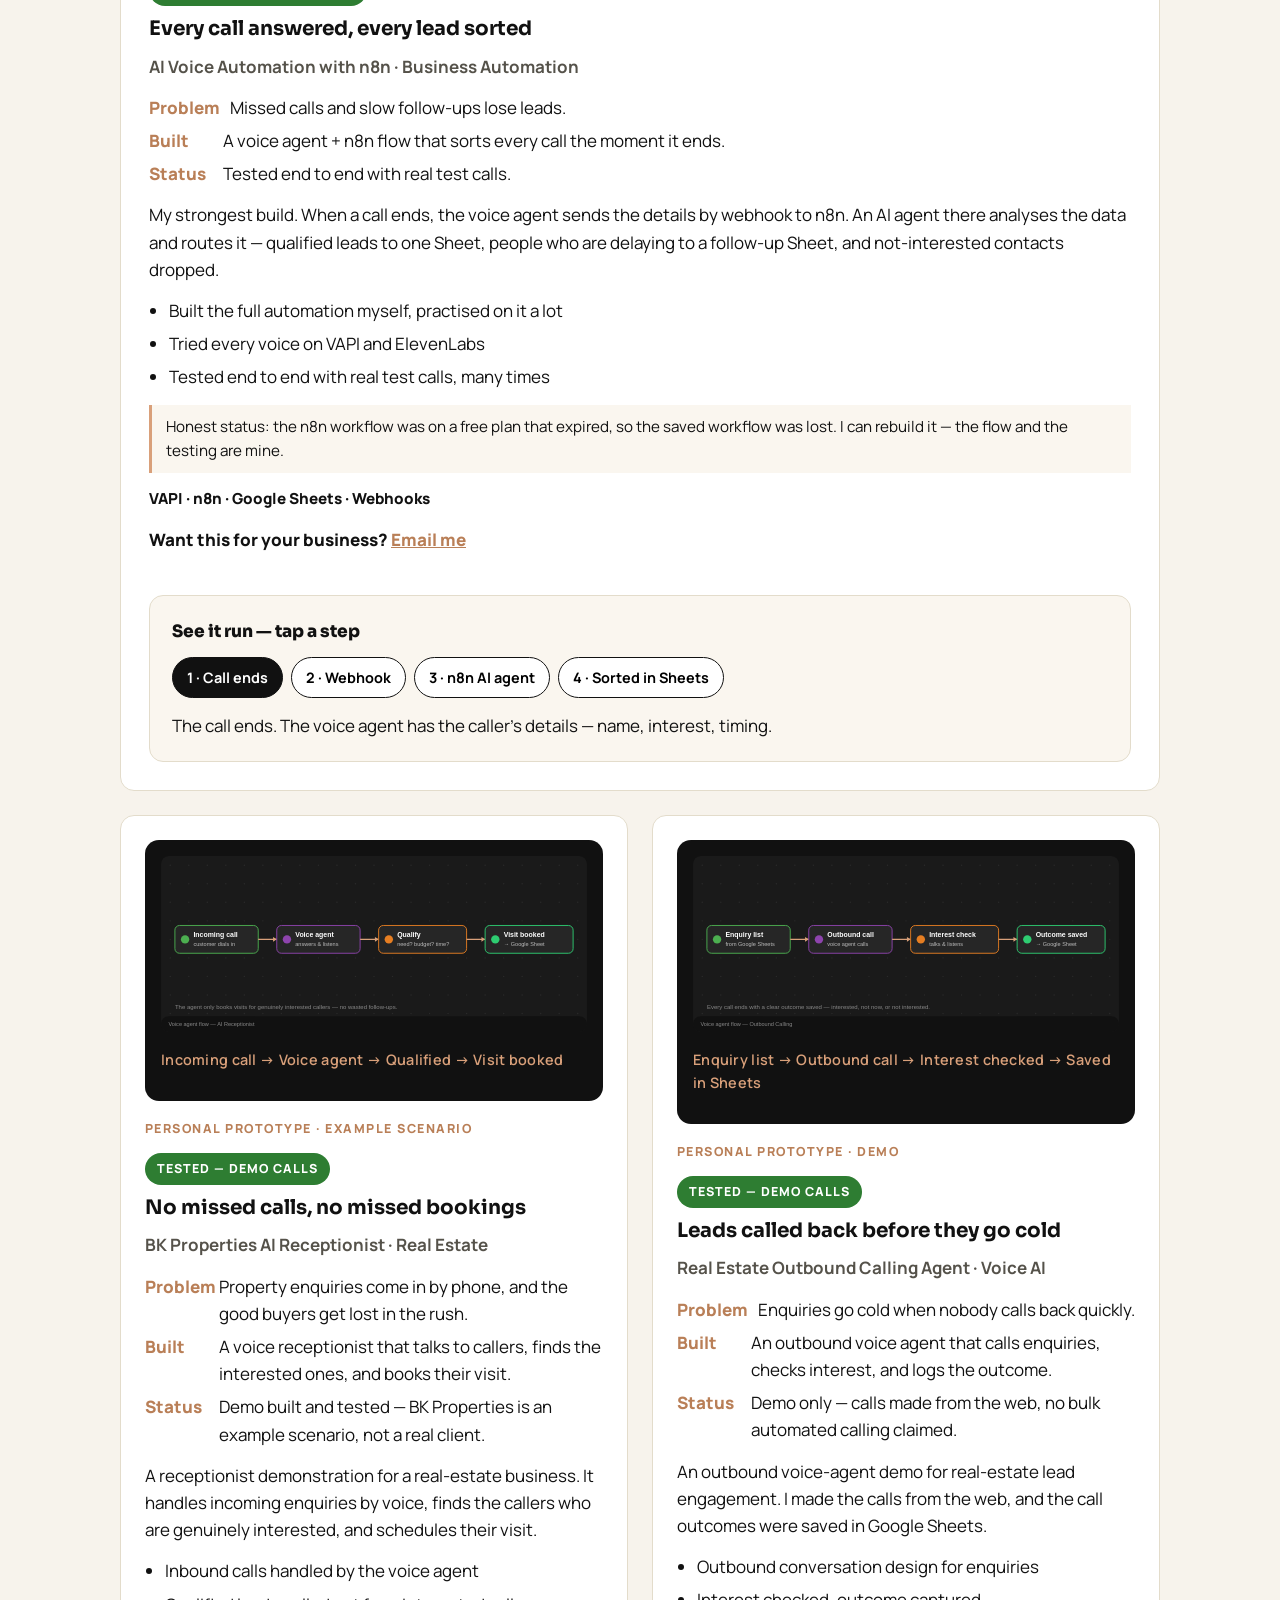
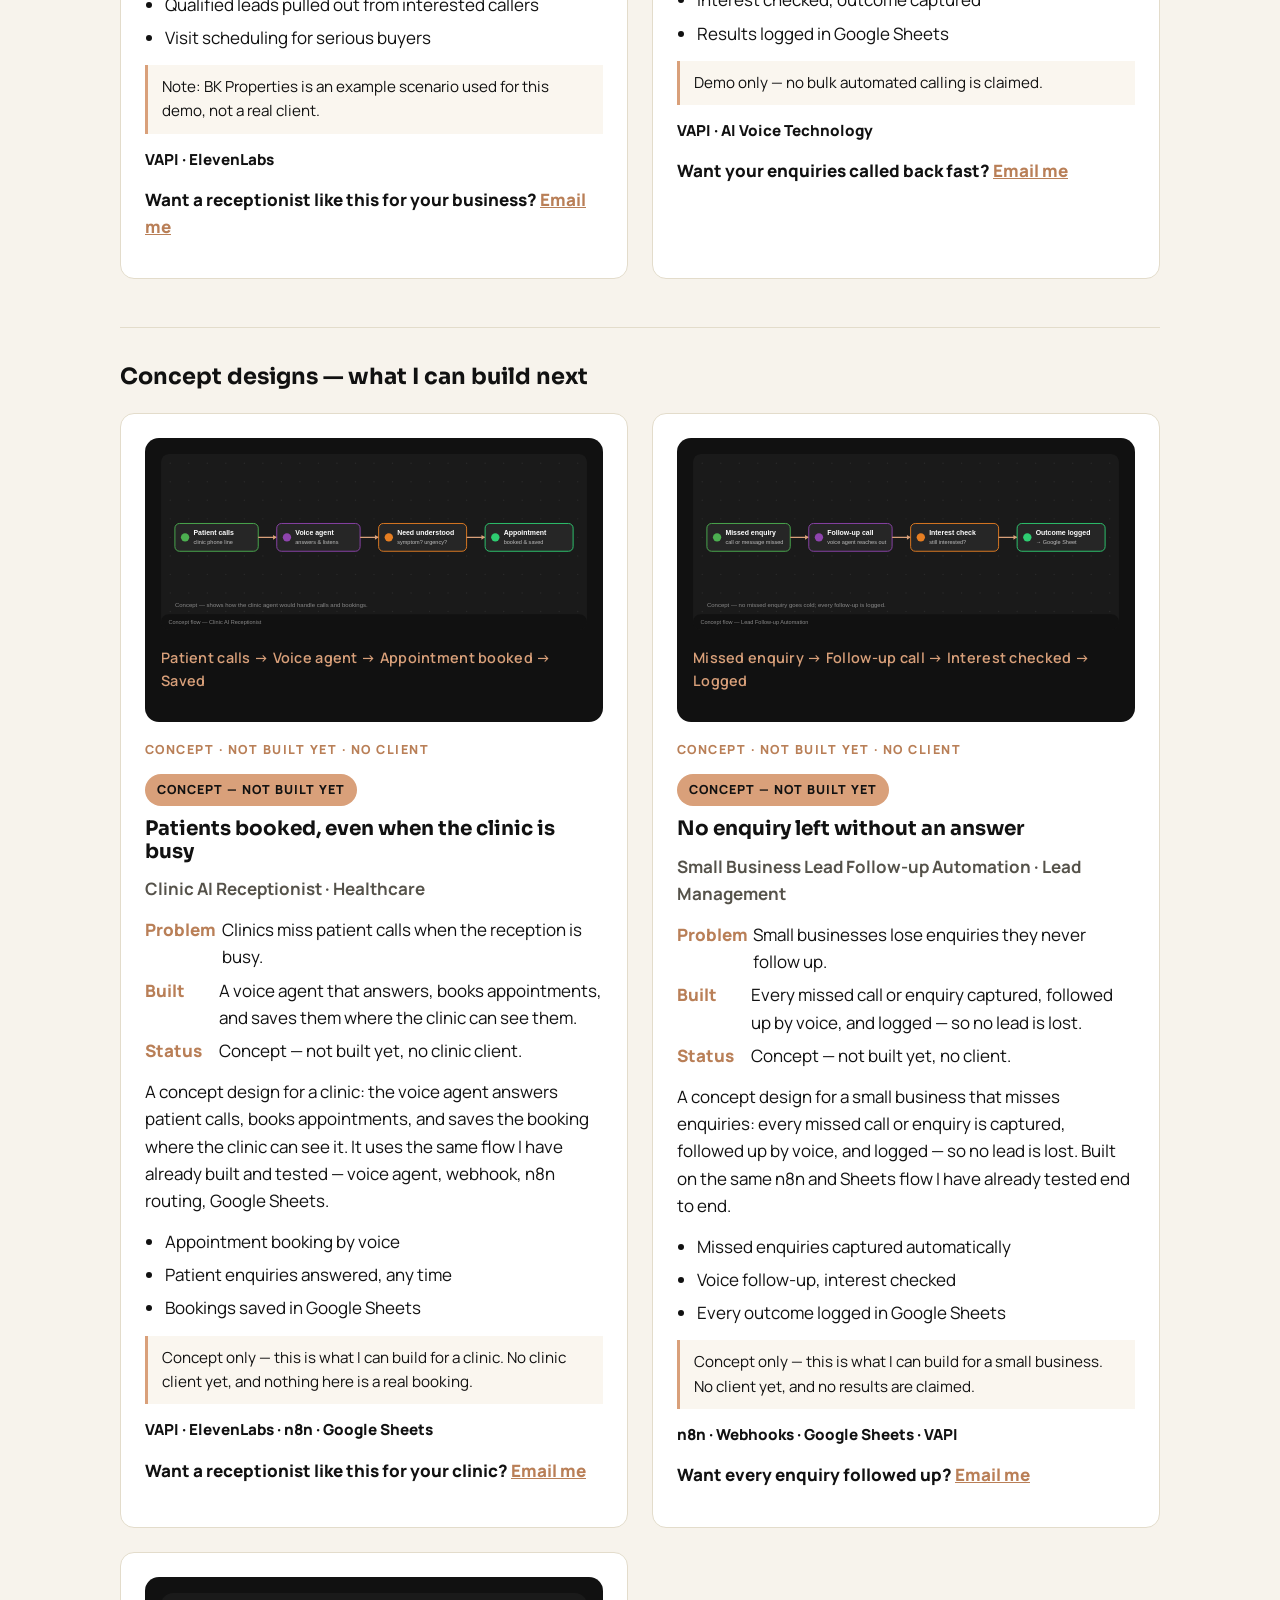
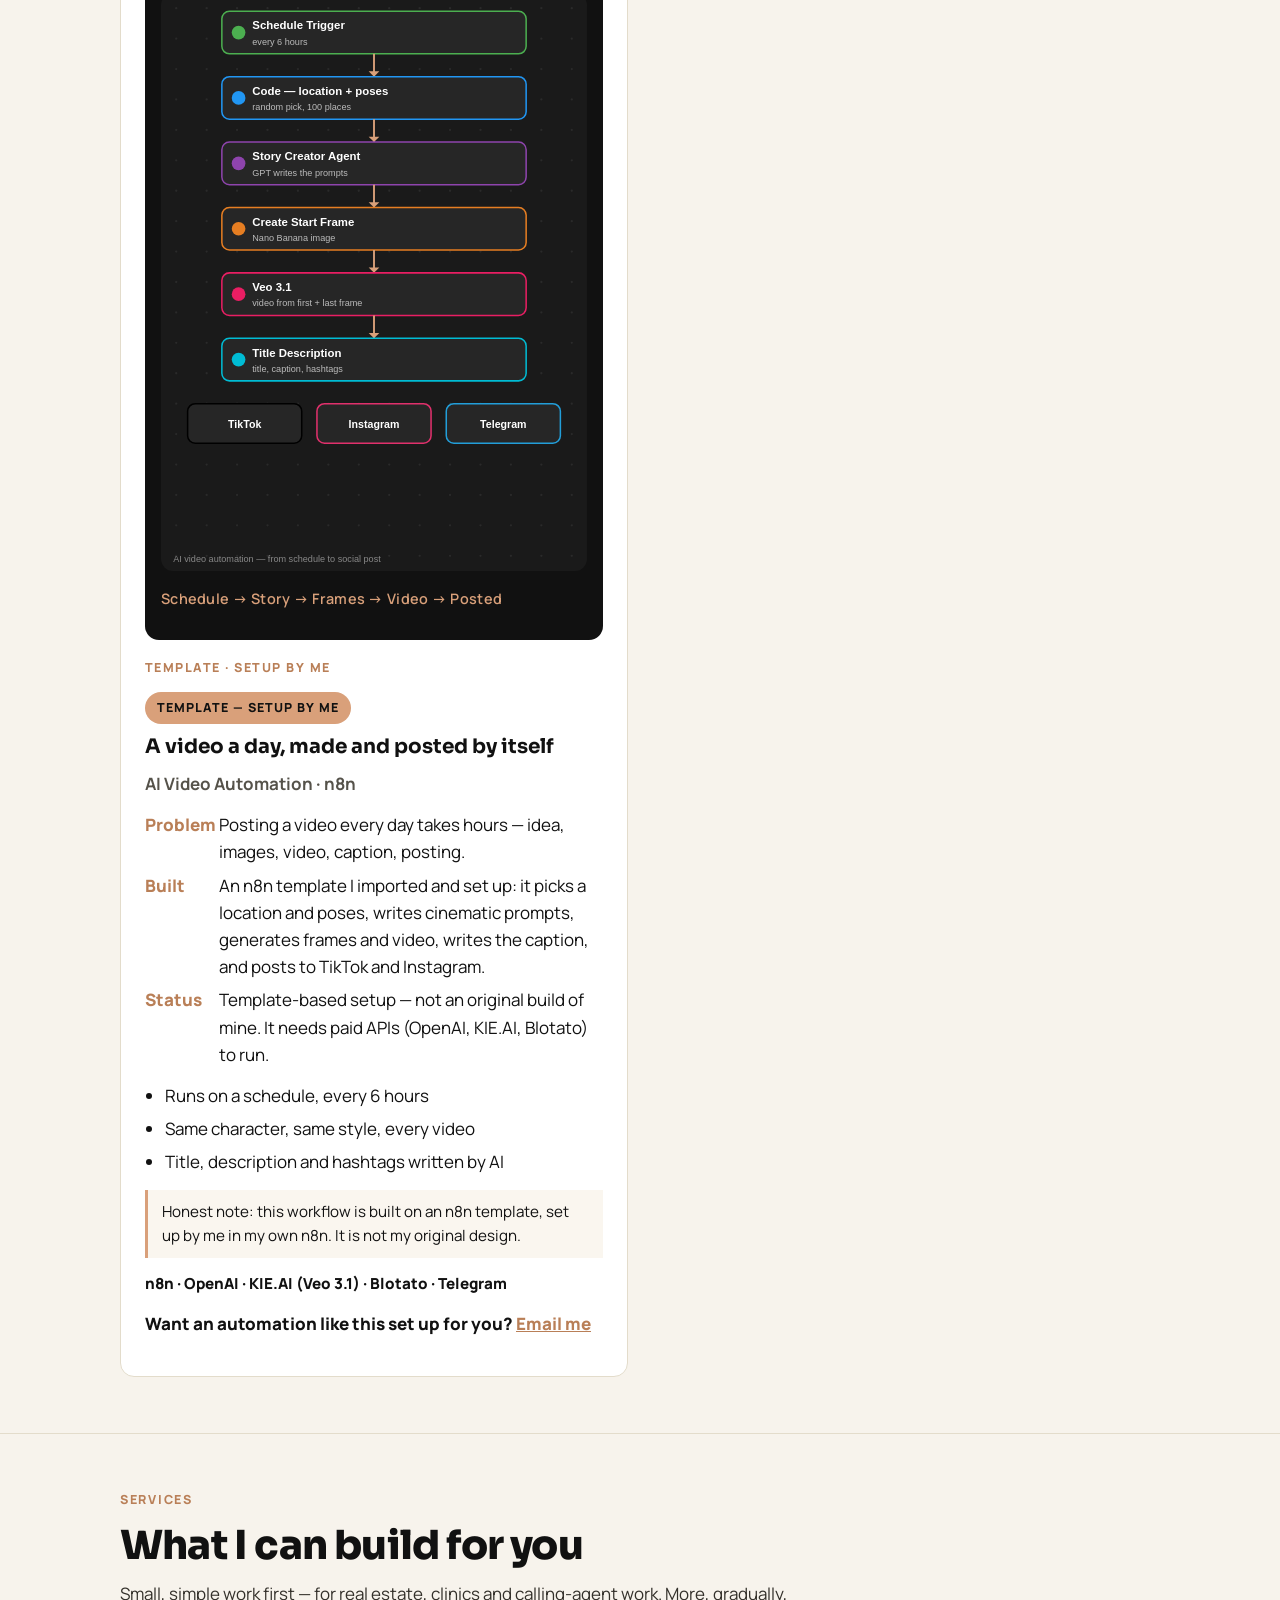
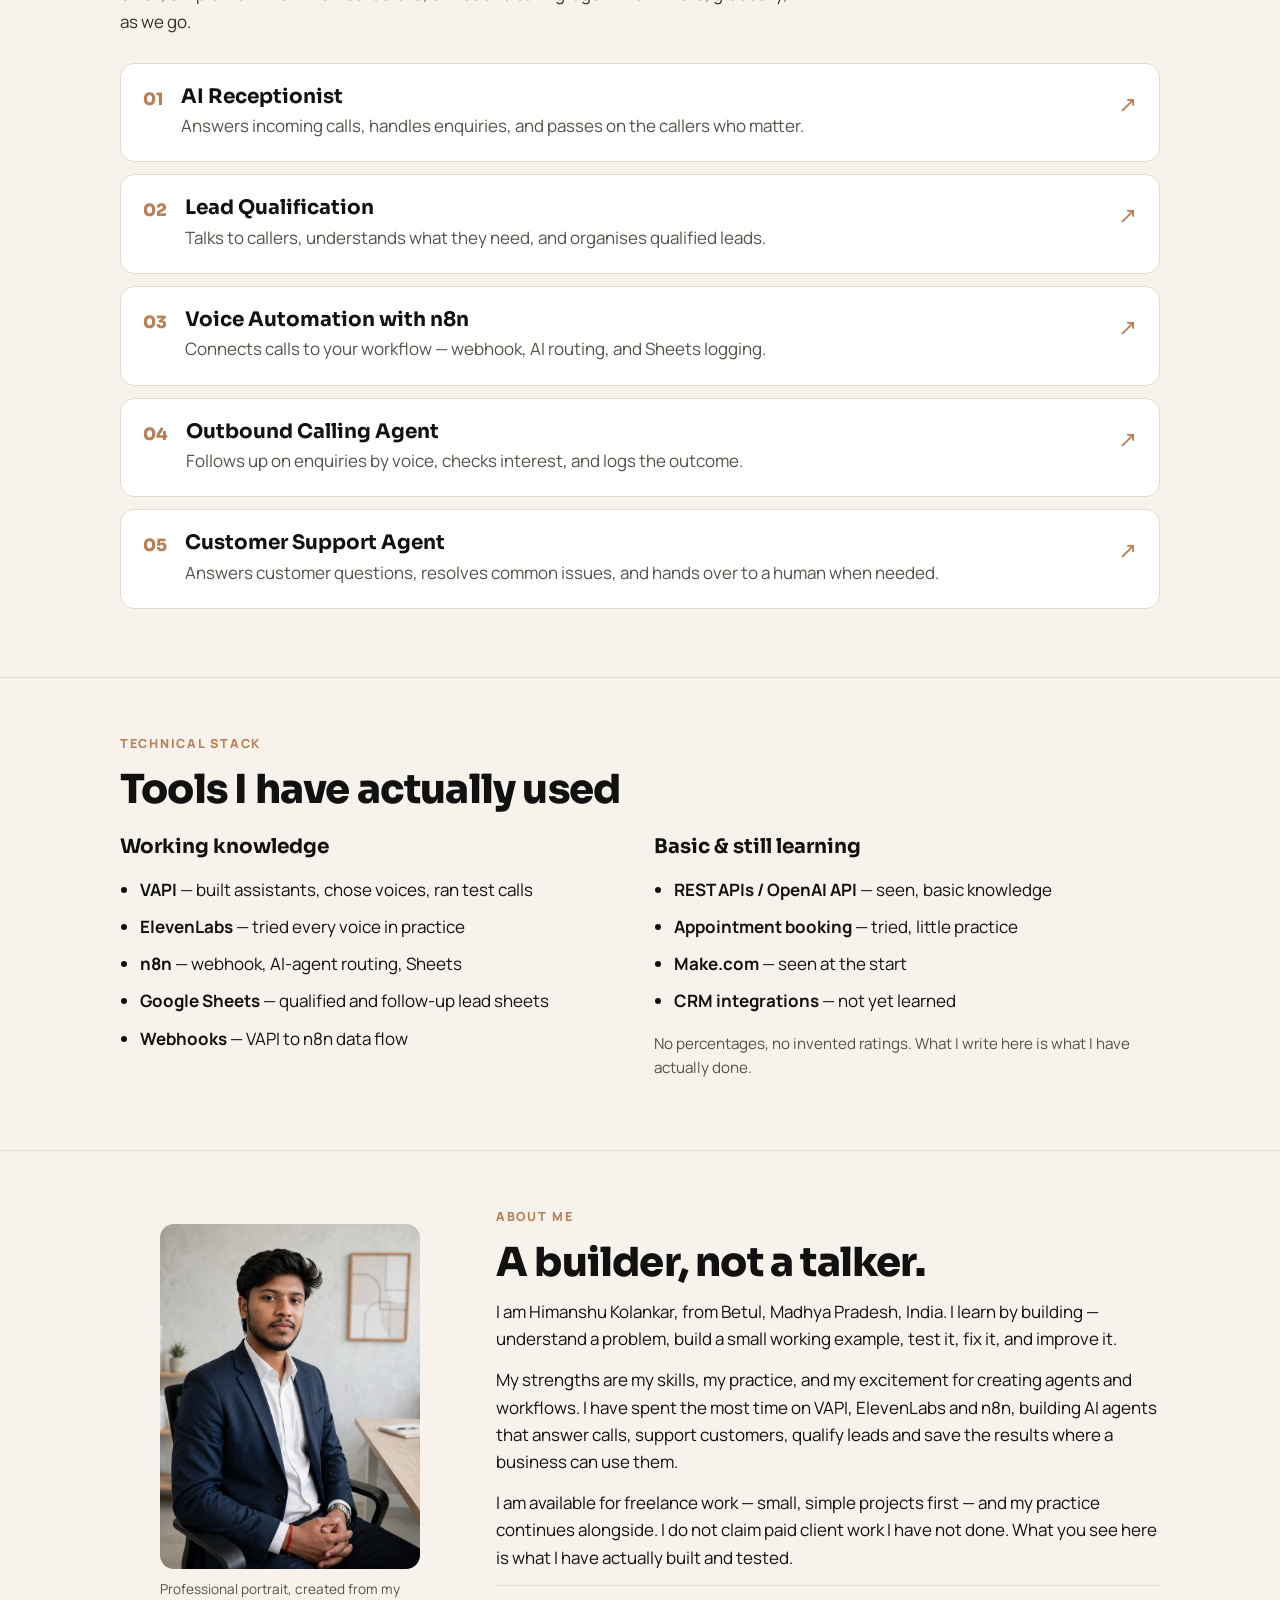
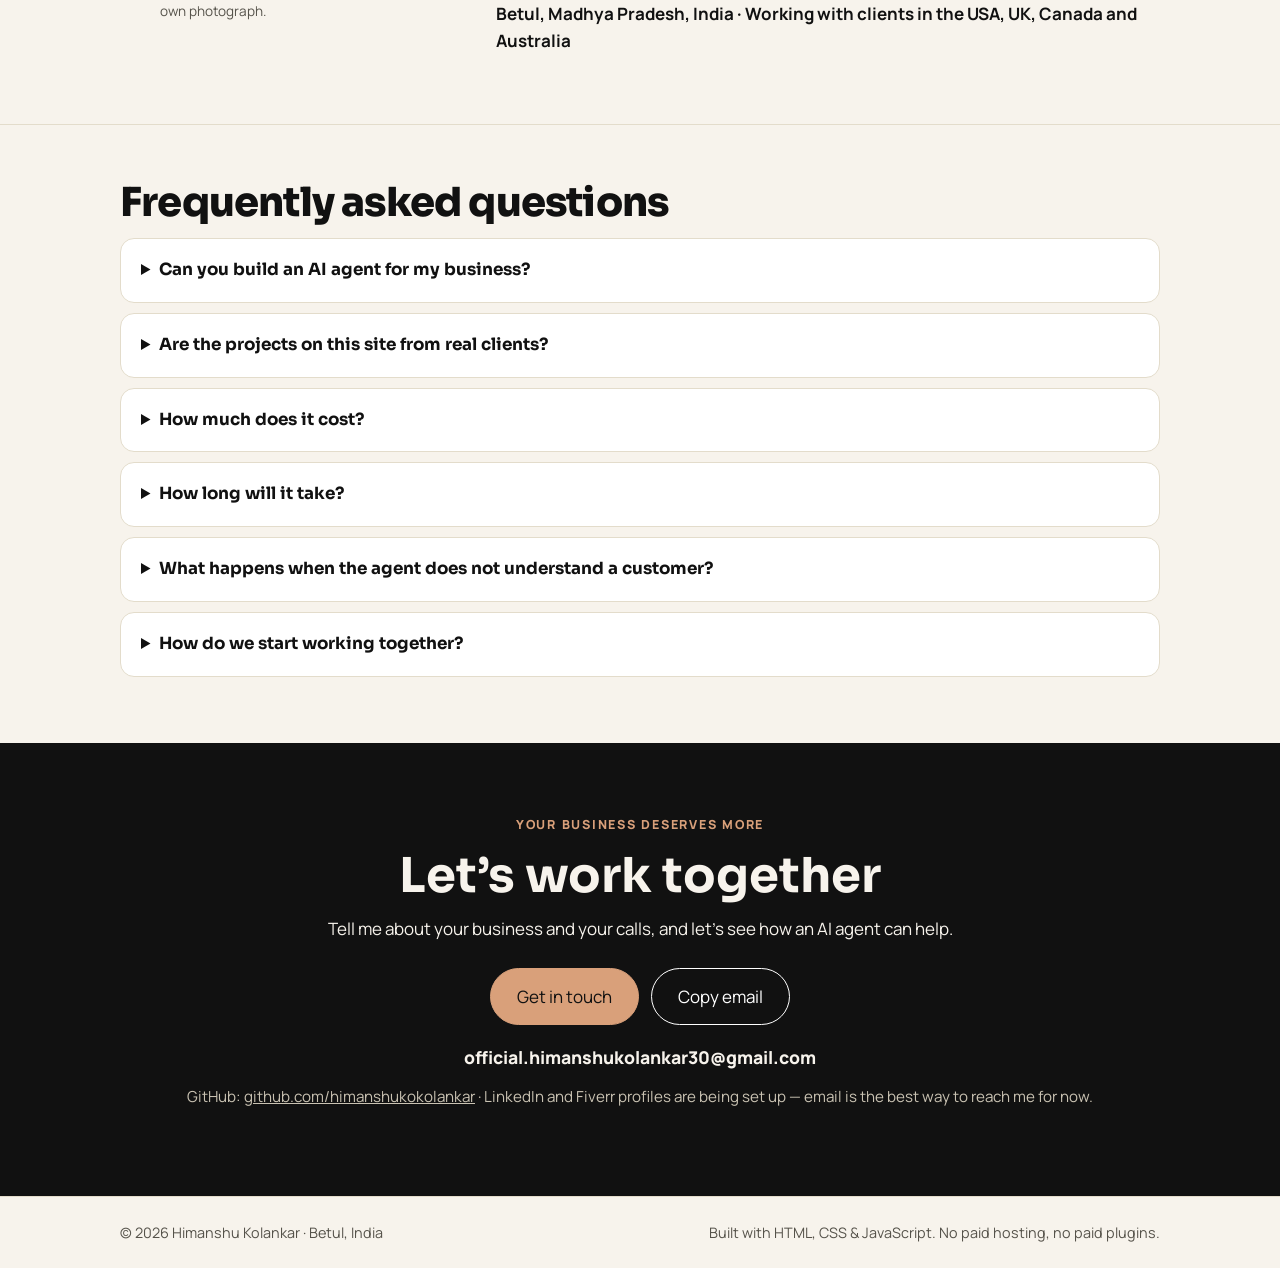
==== commit bd90aec9: "Update Selected Work layout: featured project hero card and 2-column project grid" ====
--- a/index.html
+++ b/index.html
@@ -84,6 +84,7 @@
         </div>
       </article>
 
+      <div class="work-grid">
       <article class="project project-1">
         <div class="project-text">
           <p class="project-label">Personal Prototype &middot; Example scenario</p>
@@ -129,9 +130,11 @@
           <p class="visual-caption">Enquiry list &rarr; Outbound call &rarr; Interest checked &rarr; Saved in Sheets</p>
         </div>
       </article>
+      </div>
 
       <h3 class="concepts-heading">Concept designs &mdash; what I can build next</h3>
 
+      <div class="work-grid">
       <article class="project project-4">
         <div class="project-visual">
           <img src="workflow-clinic.svg" alt="Clinic AI Receptionist concept: patient calls, voice agent, appointment booked, booking saved" loading="lazy">
@@ -199,6 +202,7 @@
           <p class="project-cta">Want an automation like this set up for you? <a href="mailto:official.himanshukolankar30@gmail.com">Email me</a></p>
         </div>
       </article>
+      </div>
     </div>
   </section>
 
--- a/style.css
+++ b/style.css
@@ -76,6 +76,14 @@
 .section-intro { max-width: 680px; color: #33302A; }
 .project { display: grid; grid-template-columns: 1fr 1fr; gap: 28px; align-items: start; padding: 36px 0; border-top: 1px solid var(--line); }
 .project:first-of-type { margin-top: 20px; }
+/* Featured build: full-width hero card, diagram on top */
+.project-2 { grid-template-columns: 1fr; background: var(--white); border: 1px solid var(--line); border-radius: var(--radius); padding: 28px; }
+.project-2 .project-visual { padding: 20px; }
+/* Other projects: 2-column card grid */
+.work-grid { display: grid; grid-template-columns: 1fr 1fr; gap: 24px; margin-top: 24px; }
+.work-grid .project { display: flex; flex-direction: column; gap: 0; background: var(--white); border: 1px solid var(--line); border-radius: var(--radius); padding: 24px; margin: 0; }
+.work-grid .project-visual { padding: 16px; min-height: 0; margin-bottom: 18px; }
+.work-grid .project-visual img { border-radius: 8px; }
 .project-label { font-size: 0.78rem; font-weight: 800; letter-spacing: 0.12em; text-transform: uppercase; color: var(--tan-dark); }
 .project-cat { color: var(--muted); font-weight: 700; }
 .project-points { margin: 0 0 14px; padding-left: 20px; }
@@ -158,6 +166,9 @@
   .flow { grid-template-columns: 1fr 1fr; }
   .project { grid-template-columns: 1fr; }
   .project-2 .project-visual { order: -1; }
+  .work-grid { grid-template-columns: 1fr; }
+  .project-2 { padding: 20px; }
+  .work-grid .project { padding: 20px; }
   .skills-grid, .about-grid { grid-template-columns: 1fr; }
   .hero { padding: 48px 0 36px; }
 }
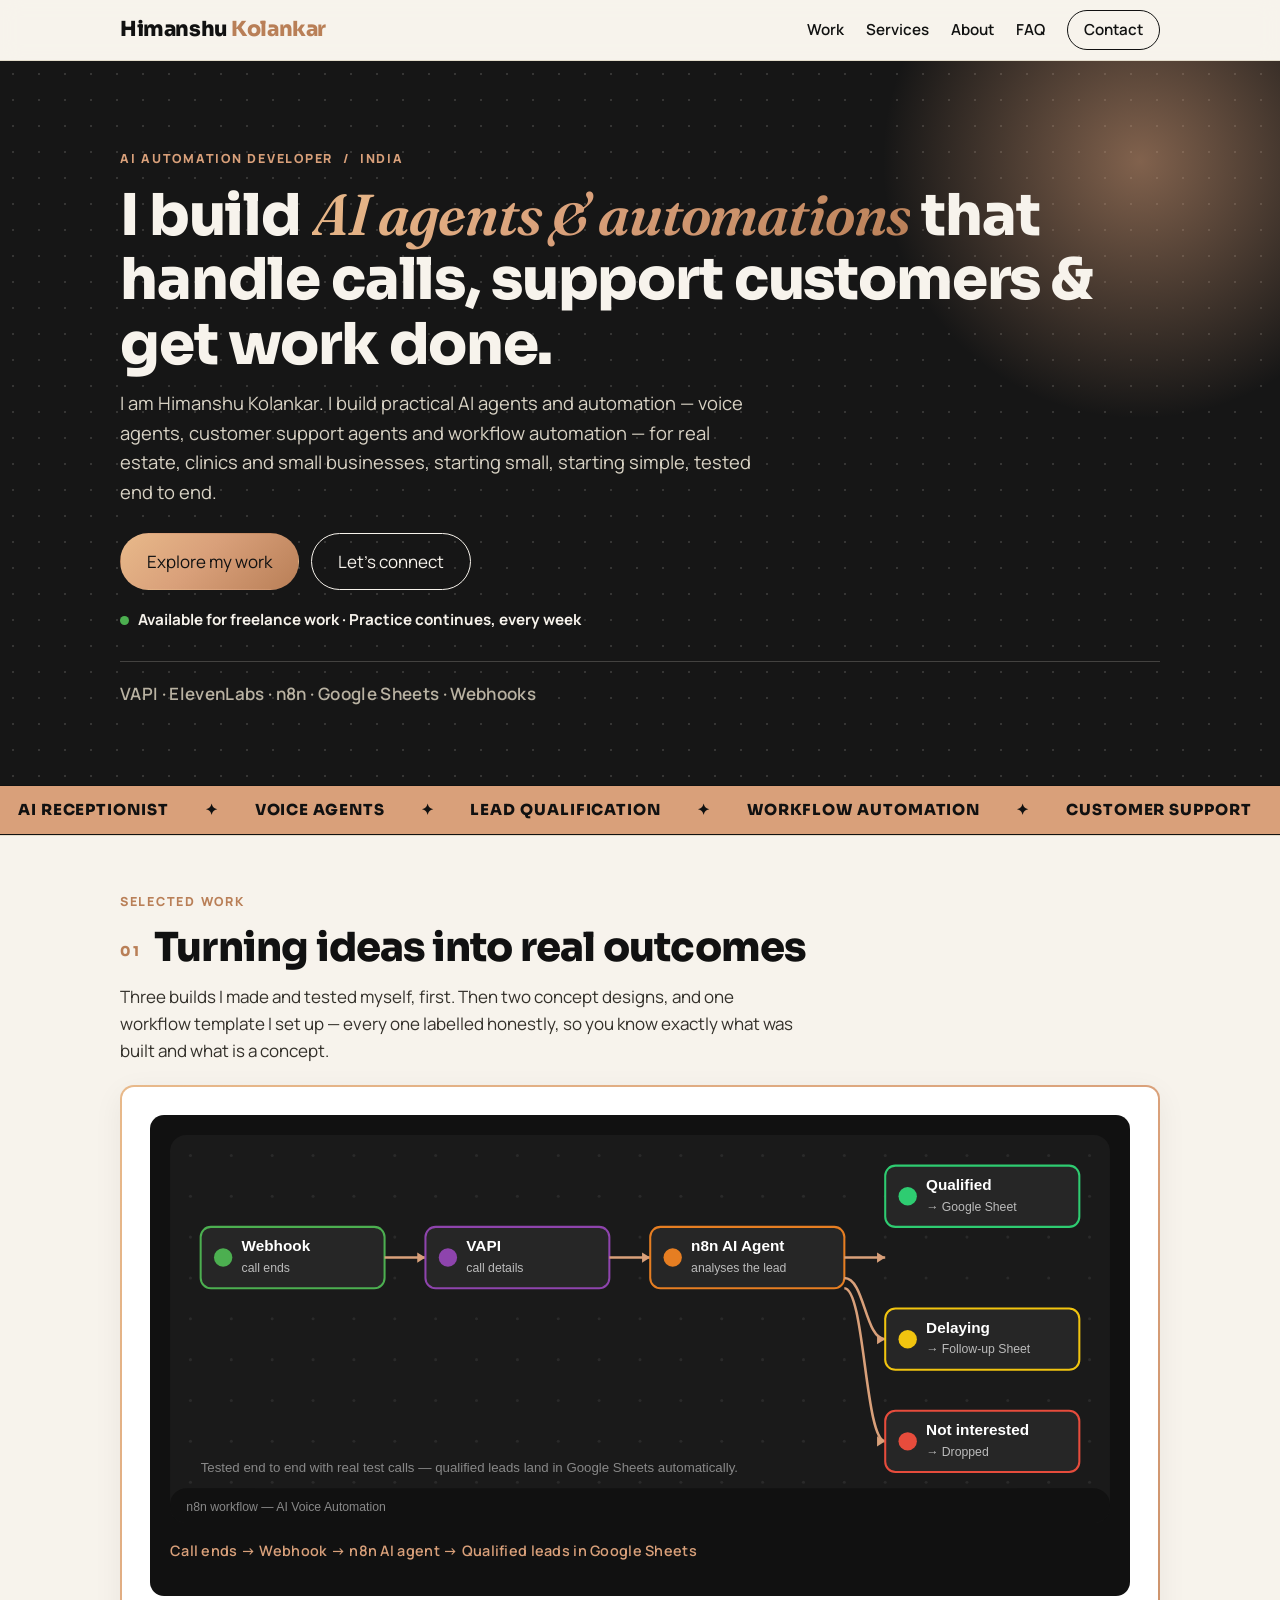
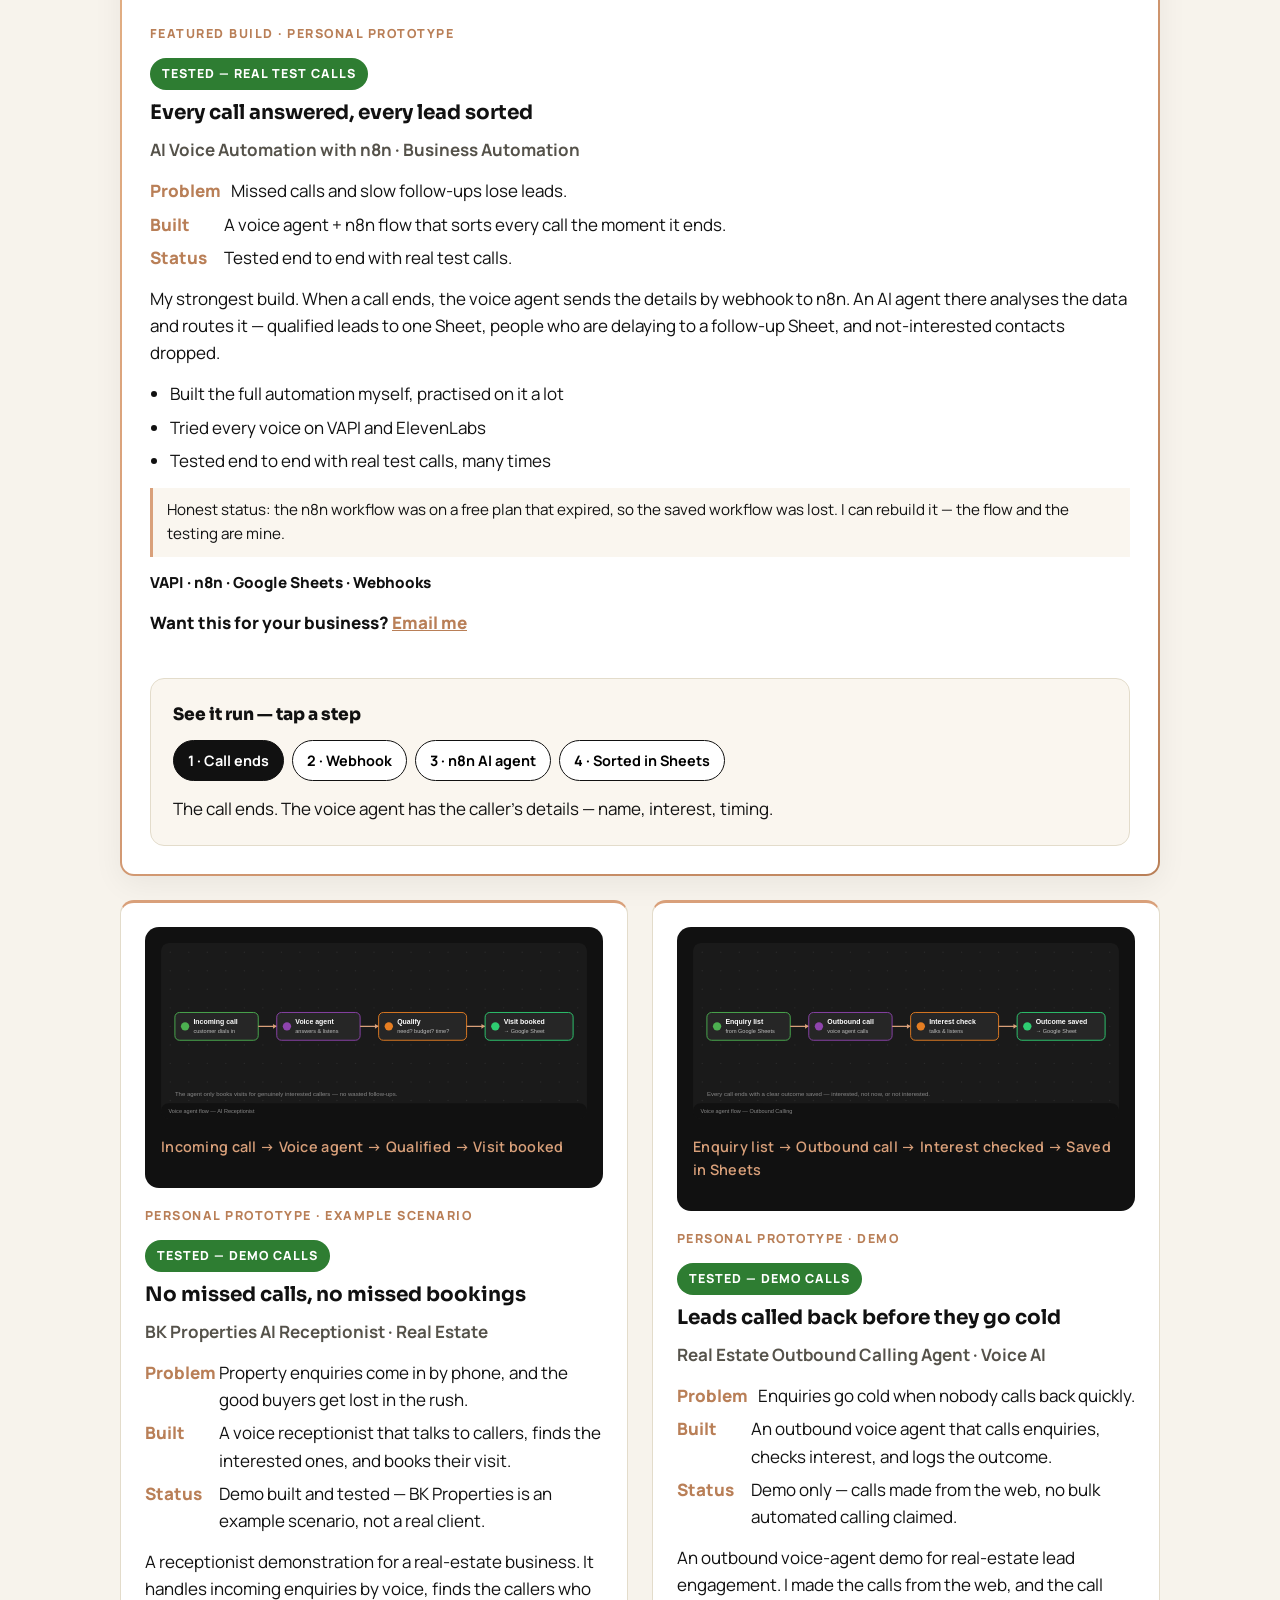
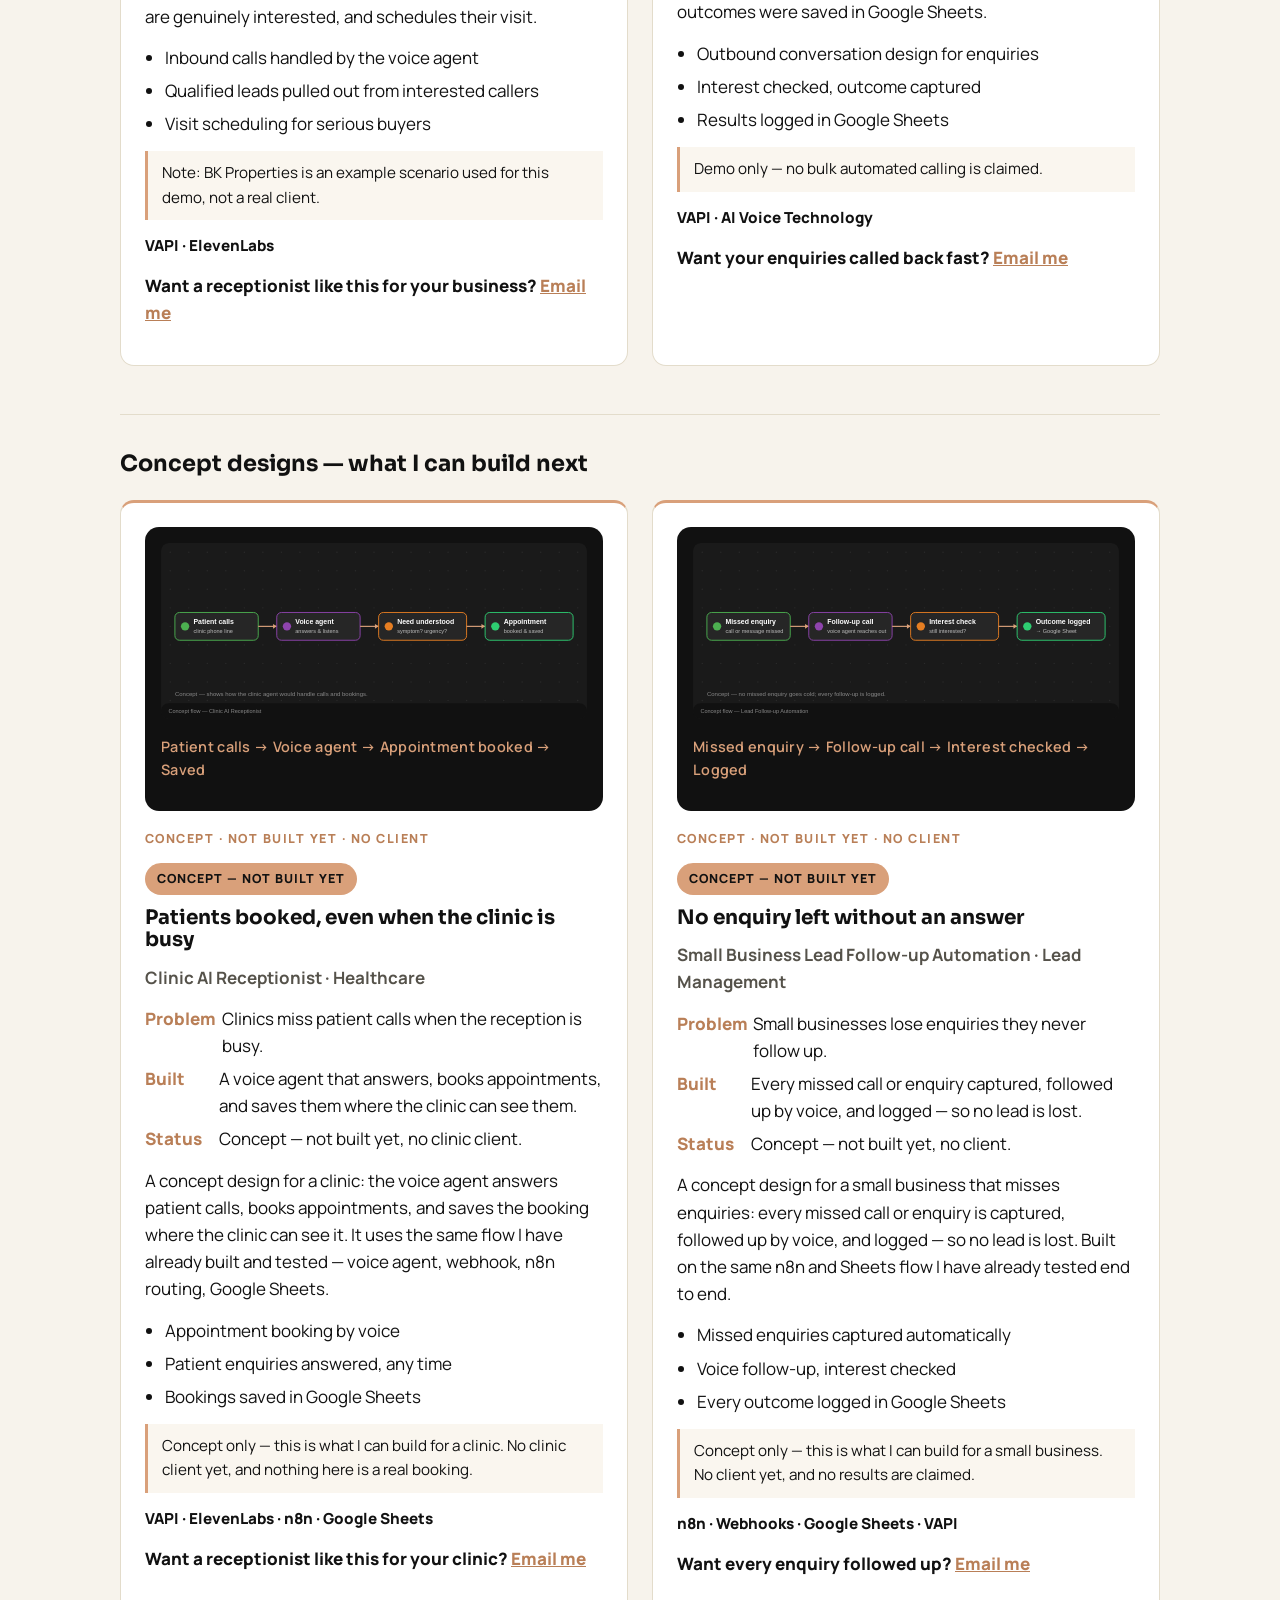
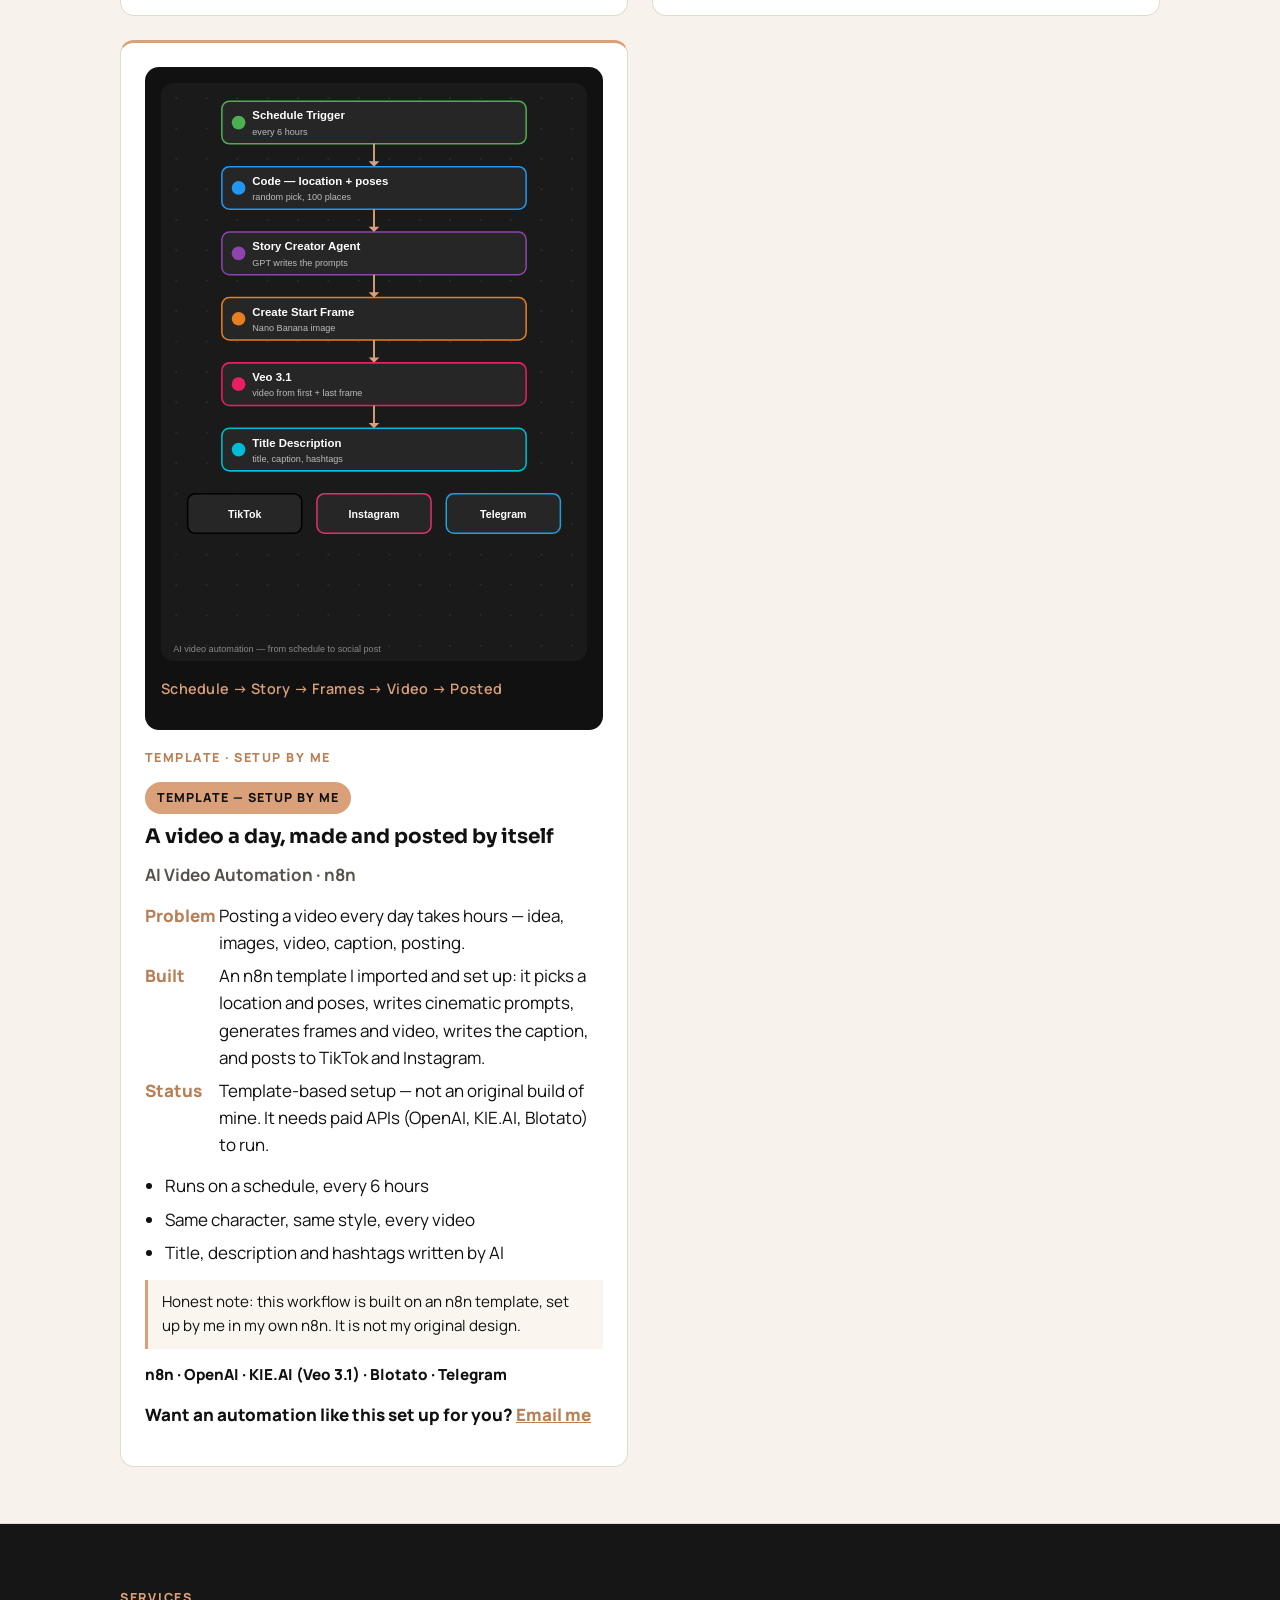
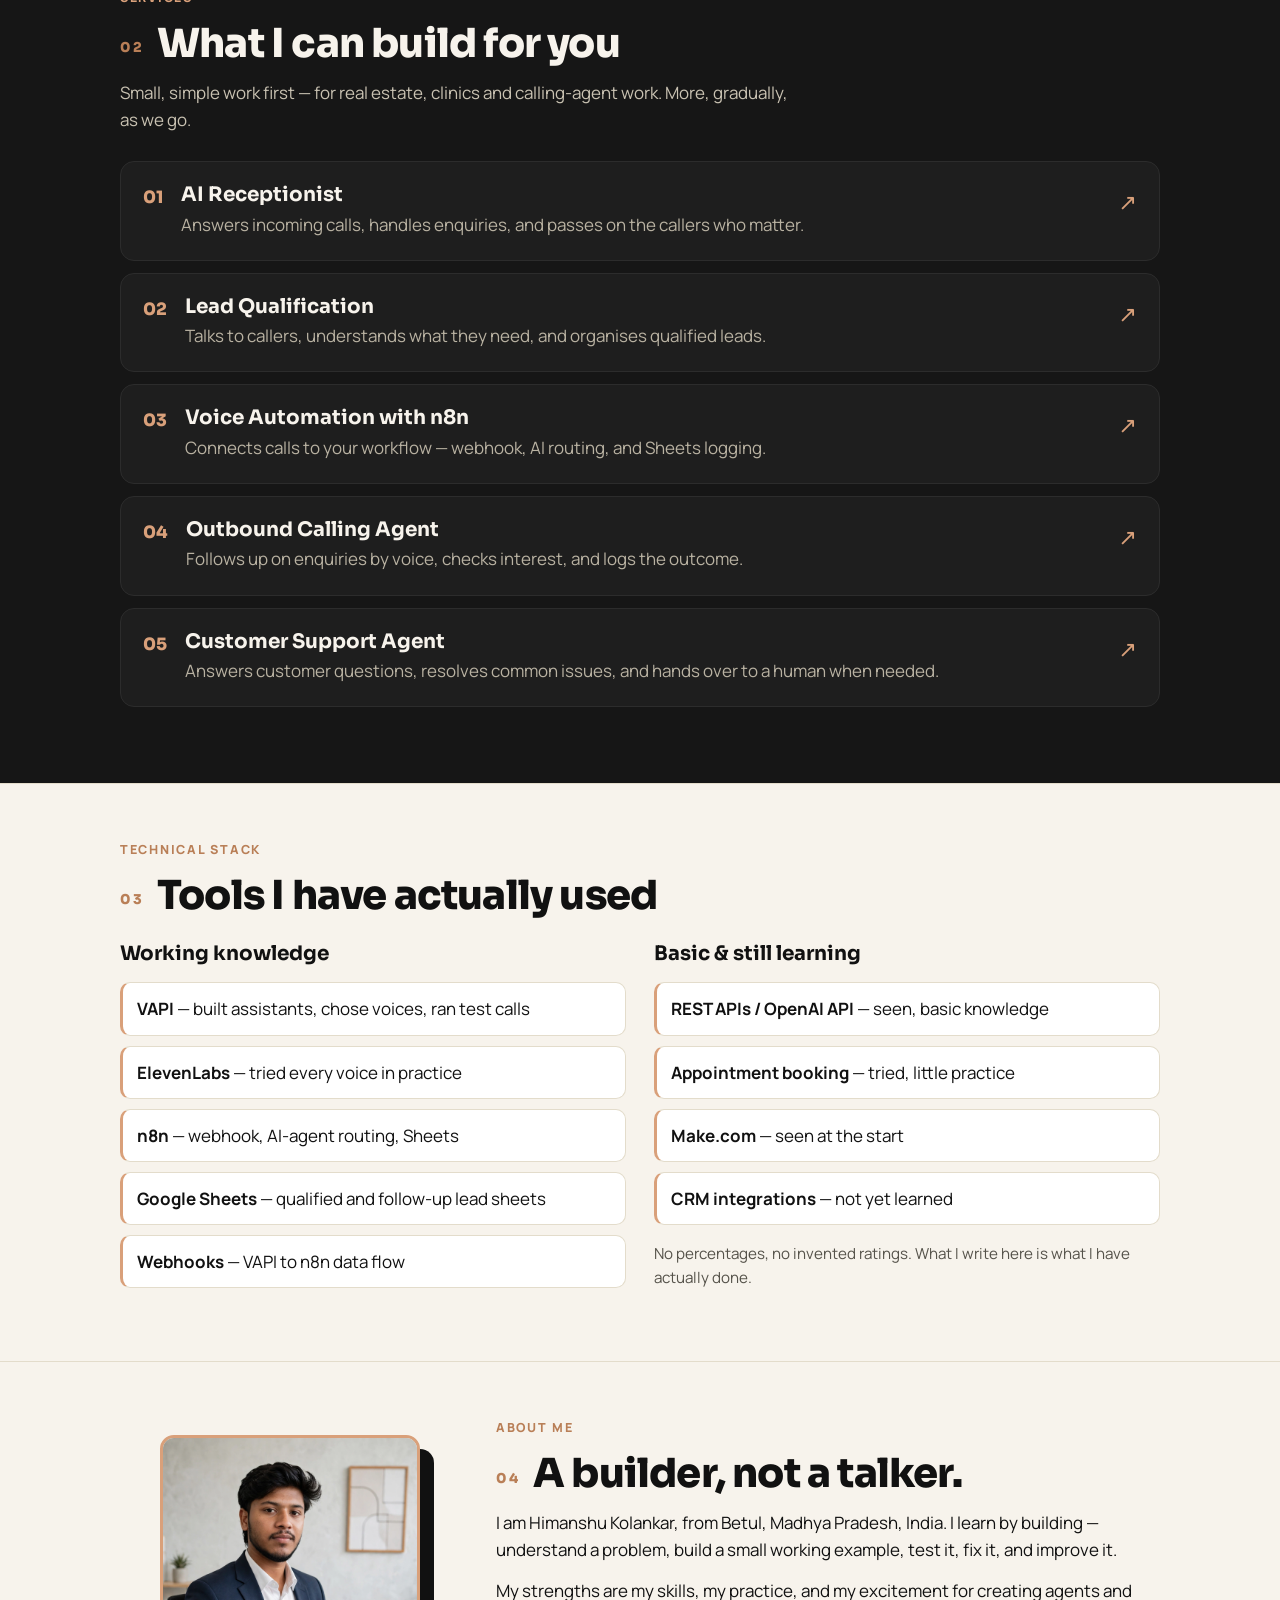
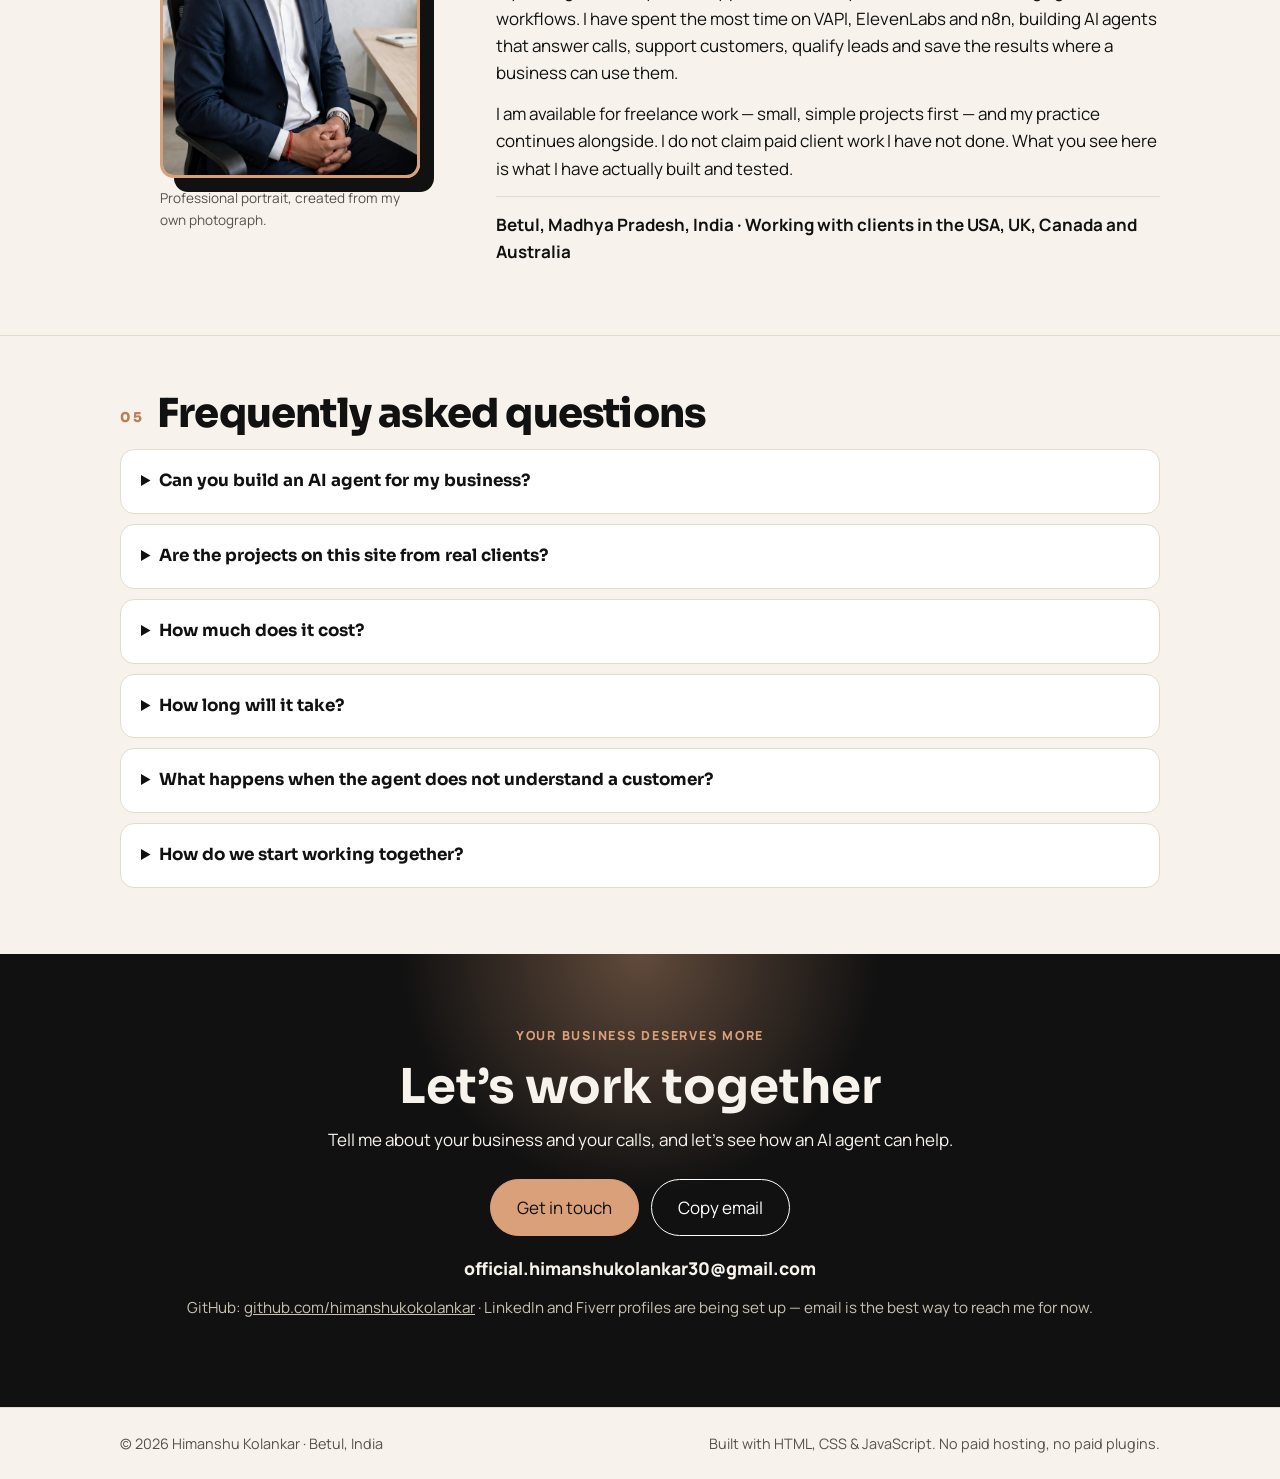
==== commit 16fe3ef7: "Replace index.html and style.css with v2 visual redesign Full visual redesign (v2): dark graphic her" ====
--- a/index.html
+++ b/index.html
@@ -7,7 +7,7 @@
 <meta name="description" content="Himanshu Kolankar builds AI agents and automation for real estate, clinics and small businesses — voice agents, customer support agents and workflow automation. Available for freelance work.">
 <link rel="preconnect" href="https://fonts.googleapis.com">
 <link rel="preconnect" href="https://fonts.gstatic.com" crossorigin>
-<link href="https://fonts.googleapis.com/css2?family=Sora:wght@600;700;800&family=Manrope:wght@400;500;600;700;800&display=swap" rel="stylesheet">
+<link href="https://fonts.googleapis.com/css2?family=Sora:wght@600;700;800&family=Manrope:wght@400;500;600;700;800&family=Fraunces:ital,opsz,wght@1,9..144,600&display=swap" rel="stylesheet">
 <link rel="stylesheet" href="style.css">
 </head>
 <body>
@@ -43,11 +43,19 @@
     </div>
   </section>
 
+  <!-- MARQUEE TICKER -->
+  <div class="marquee" aria-hidden="true">
+    <div class="marquee-track">
+      <span>AI Receptionist</span><span>Voice Agents</span><span>Lead Qualification</span><span>Workflow Automation</span><span>Customer Support</span><span>n8n</span><span>VAPI</span><span>ElevenLabs</span><span>Google Sheets</span>
+      <span>AI Receptionist</span><span>Voice Agents</span><span>Lead Qualification</span><span>Workflow Automation</span><span>Customer Support</span><span>n8n</span><span>VAPI</span><span>ElevenLabs</span><span>Google Sheets</span>
+    </div>
+  </div>
+
   <!-- SELECTED WORK -->
   <section class="work" id="work">
     <div class="wrap">
       <p class="eyebrow">Selected work</p>
-      <h2 class="section-title">Turning ideas into real outcomes</h2>
+      <h2 class="section-title"><span class="sec-no">01</span>Turning ideas into real outcomes</h2>
       <p class="section-intro">Three builds I made and tested myself, first. Then two concept designs, and one workflow template I set up — every one labelled honestly, so you know exactly what was built and what is a concept.</p>
 
       <article class="project project-2">
@@ -210,7 +218,7 @@
   <section class="services" id="services">
     <div class="wrap">
       <p class="eyebrow">Services</p>
-      <h2 class="section-title">What I can build for you</h2>
+      <h2 class="section-title"><span class="sec-no">02</span>What I can build for you</h2>
       <p class="section-intro">Small, simple work first — for real estate, clinics and calling-agent work. More, gradually, as we go.</p>
       <ol class="service-list">
         <li><span class="service-no">01</span><div><h3>AI Receptionist</h3><p>Answers incoming calls, handles enquiries, and passes on the callers who matter.</p></div><span class="service-arrow" aria-hidden="true">&nearr;</span></li>
@@ -226,7 +234,7 @@
   <section class="skills">
     <div class="wrap">
       <p class="eyebrow">Technical stack</p>
-      <h2 class="section-title">Tools I have actually used</h2>
+      <h2 class="section-title"><span class="sec-no">03</span>Tools I have actually used</h2>
       <div class="skills-grid">
         <div>
           <h3>Working knowledge</h3>
@@ -261,7 +269,7 @@
       </figure>
       <div class="about-text">
         <p class="eyebrow">About me</p>
-        <h2 class="section-title">A builder, not a talker.</h2>
+        <h2 class="section-title"><span class="sec-no">04</span>A builder, not a talker.</h2>
         <p>I am Himanshu Kolankar, from Betul, Madhya Pradesh, India. I learn by building — understand a problem, build a small working example, test it, fix it, and improve it.</p>
         <p>My strengths are my skills, my practice, and my excitement for creating agents and workflows. I have spent the most time on VAPI, ElevenLabs and n8n, building AI agents that answer calls, support customers, qualify leads and save the results where a business can use them.</p>
         <p>I am available for freelance work — small, simple projects first — and my practice continues alongside. I do not claim paid client work I have not done. What you see here is what I have actually built and tested.</p>
@@ -273,7 +281,7 @@
   <!-- FAQ -->
   <section class="faq" id="faq">
     <div class="wrap">
-      <h2 class="section-title">Frequently asked questions</h2>
+      <h2 class="section-title"><span class="sec-no">05</span>Frequently asked questions</h2>
       <details>
         <summary>Can you build an AI agent for my business?</summary>
         <p>Yes — and here is how we build it. First, I understand your problem: what takes your time, what gets missed, and what frustrates your customers. Then I analyse your business: how your calls, messages and daily work actually flow. Then I solve that one problem first, with a small, simple agent — and automate the repetitive tasks around it. You test it with real calls and messages, and we improve it step by step. Tell me your business and your biggest daily headache, and I will tell you honestly what I can build.</p>
--- a/style.css
+++ b/style.css
@@ -5,10 +5,13 @@
   --cream: #F7F3EC;
   --warm-white: #FAF6EF;
   --ink: #111111;
+  --ink2: #161616;
   --charcoal: #1F2937;
   --muted: #55524A;
   --tan: #D9A07A;
+  --amber: #E8A56B;
   --tan-dark: #B97F57;
+  --grad: linear-gradient(135deg, #E8B98A, #D9A07A 45%, #B97F57);
   --line: #E3DCCB;
   --white: #FFFFFF;
   --radius: 14px;
@@ -36,9 +39,10 @@
 .eyebrow { font-size: 0.78rem; font-weight: 800; letter-spacing: 0.14em; text-transform: uppercase; color: var(--tan-dark); margin-bottom: 14px; }
 .eyebrow-light { color: var(--tan); }
 .accent { color: var(--tan-dark); }
+.sec-no { font-family: "Sora", sans-serif; font-size: 0.85rem; font-weight: 800; letter-spacing: 0.22em; color: var(--tan-dark); margin-right: 12px; vertical-align: 0.35em; }
 
 /* Header */
-.site-header { position: sticky; top: 0; background: rgba(247, 243, 236, 0.95); border-bottom: 1px solid var(--line); z-index: 10; }
+.site-header { position: sticky; top: 0; background: rgba(247, 243, 236, 0.92); backdrop-filter: blur(10px); -webkit-backdrop-filter: blur(10px); border-bottom: 1px solid var(--line); z-index: 10; }
 .header-inner { display: flex; align-items: center; justify-content: space-between; min-height: 60px; }
 .brand { font-family: "Sora", sans-serif; font-weight: 800; font-size: 1.3rem; text-decoration: none; letter-spacing: -0.02em; color: var(--black); white-space: nowrap; }
 .brand-surname { color: var(--tan-dark); }
@@ -49,19 +53,35 @@
 .nav-cta { border: 1px solid var(--ink); border-radius: 999px; padding: 7px 16px; }
 .menu-btn { display: none; background: var(--ink); color: #fff; border: 0; border-radius: 999px; padding: 9px 16px; font: inherit; font-weight: 700; cursor: pointer; }
 
-/* Hero */
-.hero { padding: 72px 0 48px; }
-.lede { font-size: 1.15rem; color: #33302A; max-width: 640px; }
+/* Hero — dark, graphic */
+.hero { position: relative; overflow: hidden; background: var(--ink2); color: #F7F3EC; padding: 88px 0 64px; }
+.hero::before { content: ""; position: absolute; inset: 0; background-image: radial-gradient(rgba(247, 243, 236, 0.14) 1px, transparent 1px); background-size: 26px 26px; pointer-events: none; }
+.hero::after { content: ""; position: absolute; width: 560px; height: 560px; right: -140px; top: -180px; border-radius: 50%; background: radial-gradient(circle, rgba(217, 160, 122, 0.55), rgba(217, 160, 122, 0) 65%); animation: floatGlow 9s ease-in-out infinite alternate; pointer-events: none; }
+@keyframes floatGlow { from { transform: translate(0, 0) scale(1); } to { transform: translate(-40px, 30px) scale(1.12); } }
+.hero .wrap { position: relative; z-index: 1; }
+.hero .eyebrow { color: var(--tan); }
+.hero h1 .accent { font-family: "Fraunces", Georgia, serif; font-style: italic; font-weight: 600; background: var(--grad); -webkit-background-clip: text; background-clip: text; color: transparent; }
+.lede { font-size: 1.15rem; color: #D8D2C4; max-width: 640px; }
 .hero-actions { display: flex; flex-wrap: wrap; gap: 12px; margin: 26px 0 18px; }
-.btn { display: inline-block; text-decoration: none; font-weight: 800; border-radius: 999px; padding: 14px 26px; border: 1.5px solid var(--ink); cursor: pointer; font: inherit; }
+.btn { display: inline-block; text-decoration: none; font-weight: 800; border-radius: 999px; padding: 14px 26px; border: 1.5px solid var(--ink); cursor: pointer; font: inherit; transition: transform 0.2s ease, box-shadow 0.2s ease, background 0.2s ease; }
 .btn-dark { background: var(--ink); color: #fff; }
 .btn-outline { background: transparent; }
 .btn-tan { background: var(--tan); border-color: var(--tan); color: var(--ink); }
 .btn-outline-light { background: transparent; border-color: #fff; color: #fff; }
-.btn:hover { opacity: 0.88; }
+.btn:hover { transform: translateY(-2px); box-shadow: 0 10px 24px rgba(0,0,0,0.18); }
+.hero .btn-dark { background: var(--grad); border-color: transparent; color: var(--ink); }
+.hero .btn-outline { border-color: #F7F3EC; color: #F7F3EC; }
 .availability { font-weight: 700; font-size: 0.95rem; }
-.availability .dot { display: inline-block; width: 9px; height: 9px; border-radius: 50%; background: #2E7D32; margin-right: 6px; }
-.tools-strip { color: var(--muted); font-weight: 600; letter-spacing: 0.02em; border-top: 1px solid var(--line); padding-top: 18px; margin-top: 28px; }
+.availability .dot { display: inline-block; width: 9px; height: 9px; border-radius: 50%; background: #4CAF50; margin-right: 6px; animation: pulseDot 1.8s ease-in-out infinite; }
+@keyframes pulseDot { 0%, 100% { box-shadow: 0 0 0 0 rgba(76, 175, 80, 0.5); } 50% { box-shadow: 0 0 0 6px rgba(76, 175, 80, 0); } }
+.tools-strip { color: #B9B2A2; font-weight: 600; letter-spacing: 0.02em; border-top: 1px solid rgba(247, 243, 236, 0.2); padding-top: 18px; margin-top: 28px; }
+
+/* Marquee ticker */
+.marquee { background: var(--tan); color: var(--ink); overflow: hidden; padding: 12px 0; border-top: 1px solid var(--ink); border-bottom: 1px solid var(--ink); }
+.marquee-track { display: flex; gap: 0; width: max-content; animation: marquee 28s linear infinite; }
+.marquee-track span { font-family: "Sora", sans-serif; font-weight: 800; font-size: 0.95rem; letter-spacing: 0.06em; text-transform: uppercase; white-space: nowrap; padding: 0 18px; }
+.marquee-track span::after { content: "✦"; margin-left: 36px; color: var(--ink); }
+@keyframes marquee { from { transform: translateX(0); } to { transform: translateX(-50%); } }
 
 /* How it works */
 .how { padding: 40px 0; border-top: 1px solid var(--line); }
@@ -77,11 +97,27 @@
 .project { display: grid; grid-template-columns: 1fr 1fr; gap: 28px; align-items: start; padding: 36px 0; border-top: 1px solid var(--line); }
 .project:first-of-type { margin-top: 20px; }
 /* Featured build: full-width hero card, diagram on top */
-.project-2 { grid-template-columns: 1fr; background: var(--white); border: 1px solid var(--line); border-radius: var(--radius); padding: 28px; }
+.project-2 { grid-template-columns: 1fr; background: linear-gradient(var(--white), var(--white)) padding-box, var(--grad) border-box; border: 2px solid transparent; border-radius: var(--radius); padding: 28px; box-shadow: 0 8px 30px rgba(0,0,0,0.06); }
 .project-2 .project-visual { padding: 20px; }
 /* Other projects: 2-column card grid */
 .work-grid { display: grid; grid-template-columns: 1fr 1fr; gap: 24px; margin-top: 24px; }
-.work-grid .project { display: flex; flex-direction: column; gap: 0; background: var(--white); border: 1px solid var(--line); border-radius: var(--radius); padding: 24px; margin: 0; }
+.work-grid .project { display: flex; flex-direction: column; gap: 0; background: var(--white); border: 1px solid var(--line); border-radius: var(--radius); padding: 24px; margin: 0; transition: transform 0.2s ease, box-shadow 0.2s ease; }
+.work-grid .project:hover { transform: translateY(-4px); box-shadow: 0 12px 32px rgba(0,0,0,0.10); border-color: var(--tan); }
+.work-grid .project { border-top: 3px solid var(--tan); }
+section { scroll-margin-top: 72px; }
+
+/* Animation: hero entrance + scroll reveal (JS adds .js and .reveal) */
+@keyframes heroIn { from { opacity: 0; transform: translateY(16px); } to { opacity: 1; transform: none; } }
+.hero h1 { animation: heroIn 0.7s ease both; }
+.hero .lede { animation: heroIn 0.7s ease 0.12s both; }
+.hero .hero-actions, .hero .availability, .hero .tools-strip { animation: heroIn 0.7s ease 0.24s both; }
+html.js .reveal { opacity: 0; transform: translateY(18px); transition: opacity 0.6s ease, transform 0.6s ease; }
+html.js .reveal.visible { opacity: 1; transform: none; }
+@media (prefers-reduced-motion: reduce) {
+  .hero h1, .hero .lede, .hero .hero-actions, .hero .availability, .hero .tools-strip { animation: none; }
+  html.js .reveal { opacity: 1; transform: none; transition: none; }
+  .hero::after, .contact::before, .availability .dot, .marquee-track { animation: none; }
+}
 .work-grid .project-visual { padding: 16px; min-height: 0; margin-bottom: 18px; }
 .work-grid .project-visual img { border-radius: 8px; }
 .project-label { font-size: 0.78rem; font-weight: 800; letter-spacing: 0.12em; text-transform: uppercase; color: var(--tan-dark); }
@@ -90,7 +126,9 @@
 .project-points li { margin-bottom: 6px; }
 .project-note { background: var(--warm-white); border-left: 3px solid var(--tan); padding: 10px 14px; font-size: 0.95rem; }
 .project-tools { font-weight: 800; font-size: 0.95rem; }
-.project-visual { background: var(--ink); color: #F7F3EC; border-radius: var(--radius); padding: 28px; min-height: 240px; order: -1; }
+.project-visual { background: var(--ink); color: #F7F3EC; border-radius: var(--radius); padding: 28px; min-height: 240px; order: -1; overflow: hidden; }
+.project-visual img { transition: transform 0.4s ease; }
+.project:hover .project-visual img { transform: scale(1.02); }
 .badge-row { margin: 0 0 12px; }
 .badge { display: inline-block; font-size: 0.78rem; font-weight: 800; letter-spacing: 0.08em; text-transform: uppercase; border-radius: 999px; padding: 6px 12px; }
 .badge-tested { background: #2E7D32; color: #fff; }
@@ -117,37 +155,45 @@
 .visual-2 { background: var(--charcoal); }
 .visual-3 { background: #2A2118; }
 
-/* Services */
-.services { padding: 56px 0; border-top: 1px solid var(--line); }
+/* Services — dark section */
+.services { padding: 64px 0; border-top: 1px solid var(--line); background: var(--ink2); color: #F7F3EC; }
+.services .section-title { color: #F7F3EC; }
+.services .section-intro { color: #C9C2B2; }
+.services .eyebrow { color: var(--tan); }
 .service-list { list-style: none; margin: 28px 0 0; padding: 0; }
-.service-list li { display: flex; gap: 18px; align-items: flex-start; background: var(--white); border: 1px solid var(--line); border-radius: var(--radius); padding: 22px; margin-bottom: 12px; }
-.service-no { font-family: "Sora", sans-serif; font-weight: 800; color: var(--tan-dark); }
-.service-list h3 { margin-bottom: 4px; }
-.service-list p { margin: 0; color: var(--muted); }
-.service-arrow { margin-left: auto; font-size: 1.4rem; color: var(--tan-dark); }
+.service-list li { display: flex; gap: 18px; align-items: flex-start; background: #1E1E1E; border: 1px solid #2C2C2C; border-radius: var(--radius); padding: 22px; margin-bottom: 12px; transition: transform 0.2s ease, border-color 0.2s ease; }
+.service-list li:hover { transform: translateX(6px); border-color: var(--tan); }
+.service-no { font-family: "Sora", sans-serif; font-weight: 800; color: var(--tan); }
+.service-list h3 { margin-bottom: 4px; color: #F7F3EC; }
+.service-list p { margin: 0; color: #B9B2A2; }
+.service-arrow { margin-left: auto; font-size: 1.4rem; color: var(--tan); transition: transform 0.2s ease; }
+.service-list li:hover .service-arrow { transform: translate(3px, -3px); }
 
 /* Skills */
 .skills { padding: 56px 0; border-top: 1px solid var(--line); }
 .skills-grid { display: grid; grid-template-columns: 1fr 1fr; gap: 28px; margin-top: 24px; }
-.skills-grid ul { padding-left: 20px; }
-.skills-grid li { margin-bottom: 10px; }
+.skills-grid ul { padding-left: 0; list-style: none; }
+.skills-grid li { margin-bottom: 10px; background: var(--white); border: 1px solid var(--line); border-left: 3px solid var(--tan); border-radius: 10px; padding: 12px 14px; }
 .skills-note { color: var(--muted); font-size: 0.95rem; }
 
 /* About */
 .about { padding: 56px 0; border-top: 1px solid var(--line); }
 .about-grid { display: grid; grid-template-columns: 340px 1fr; gap: 36px; align-items: start; }
-.about-photo img { border-radius: var(--radius); width: 100%; }
+.about-photo img { border-radius: var(--radius); width: 100%; border: 3px solid var(--tan); box-shadow: 14px 14px 0 var(--ink); }
 .about-photo figcaption { font-size: 0.85rem; color: var(--muted); margin-top: 10px; }
 .about-location { font-weight: 700; border-top: 1px solid var(--line); padding-top: 14px; }
 
 /* FAQ */
 .faq { padding: 56px 0; border-top: 1px solid var(--line); }
-.faq details { background: var(--white); border: 1px solid var(--line); border-radius: var(--radius); padding: 18px 20px; margin-bottom: 10px; }
+.faq details { background: var(--white); border: 1px solid var(--line); border-radius: var(--radius); padding: 18px 20px; margin-bottom: 10px; transition: border-color 0.2s ease; }
+.faq details:hover, .faq details[open] { border-color: var(--tan); }
 .faq summary { font-family: "Sora", sans-serif; font-weight: 700; cursor: pointer; font-size: 1.05rem; }
 .faq details p { margin: 12px 0 0; color: var(--muted); }
 
 /* Contact */
-.contact { background: var(--ink); color: #F7F3EC; padding: 72px 0; text-align: center; }
+.contact { position: relative; overflow: hidden; background: var(--ink); color: #F7F3EC; padding: 72px 0; text-align: center; }
+.contact::before { content: ""; position: absolute; width: 520px; height: 520px; left: 50%; top: -260px; transform: translateX(-50%); border-radius: 50%; background: radial-gradient(circle, rgba(217, 160, 122, 0.4), rgba(217, 160, 122, 0) 65%); animation: floatGlow 9s ease-in-out infinite alternate; pointer-events: none; }
+.contact .wrap { position: relative; z-index: 1; }
 .contact h2 { font-size: clamp(2rem, 5vw, 3rem); }
 .contact .hero-actions { justify-content: center; }
 .contact-email { font-weight: 800; font-size: 1.1rem; }
@@ -171,6 +217,9 @@
   .work-grid .project { padding: 20px; }
   .skills-grid, .about-grid { grid-template-columns: 1fr; }
   .hero { padding: 48px 0 36px; }
+  .hero::after { width: 320px; height: 320px; right: -100px; top: -120px; }
+  .marquee-track span { font-size: 0.85rem; padding: 0 12px; }
+  .about-photo img { box-shadow: 8px 8px 0 var(--ink); }
 }
 @media (prefers-reduced-motion: reduce) {
   html { scroll-behavior: auto; }
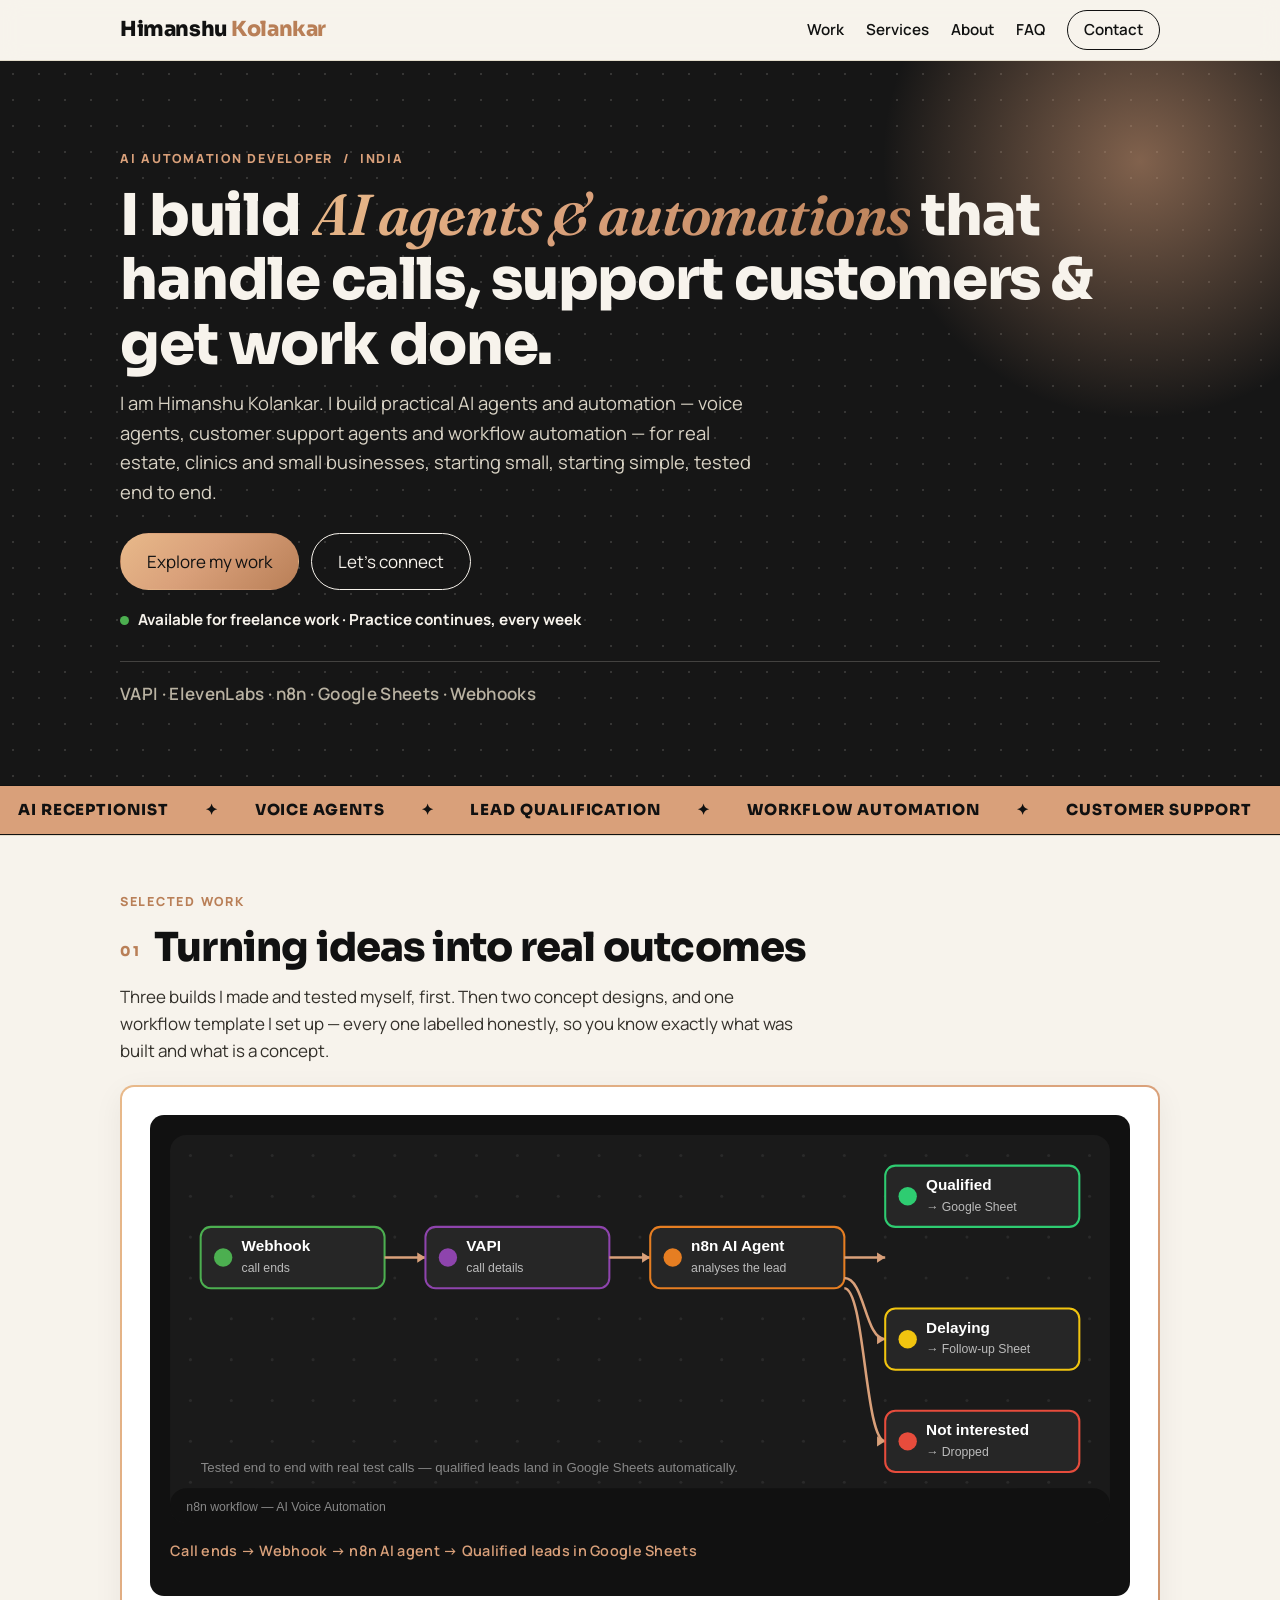
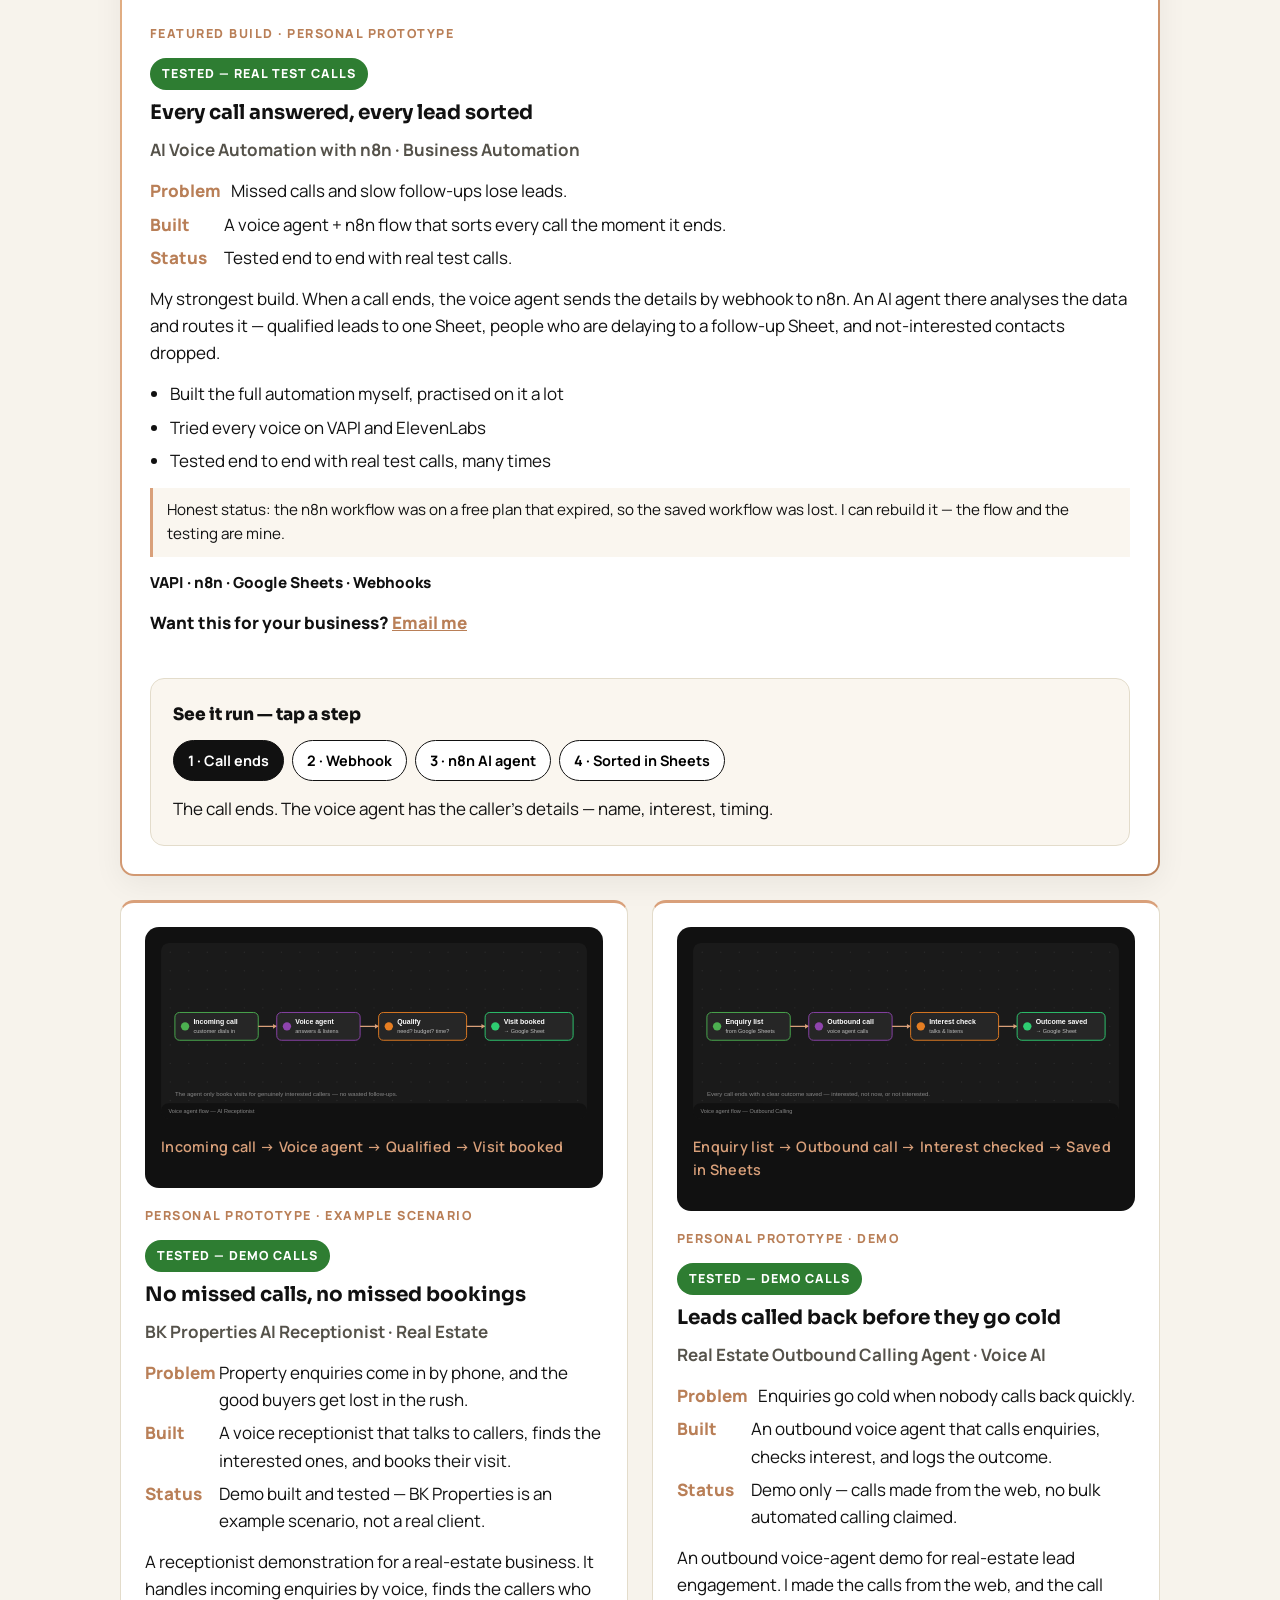
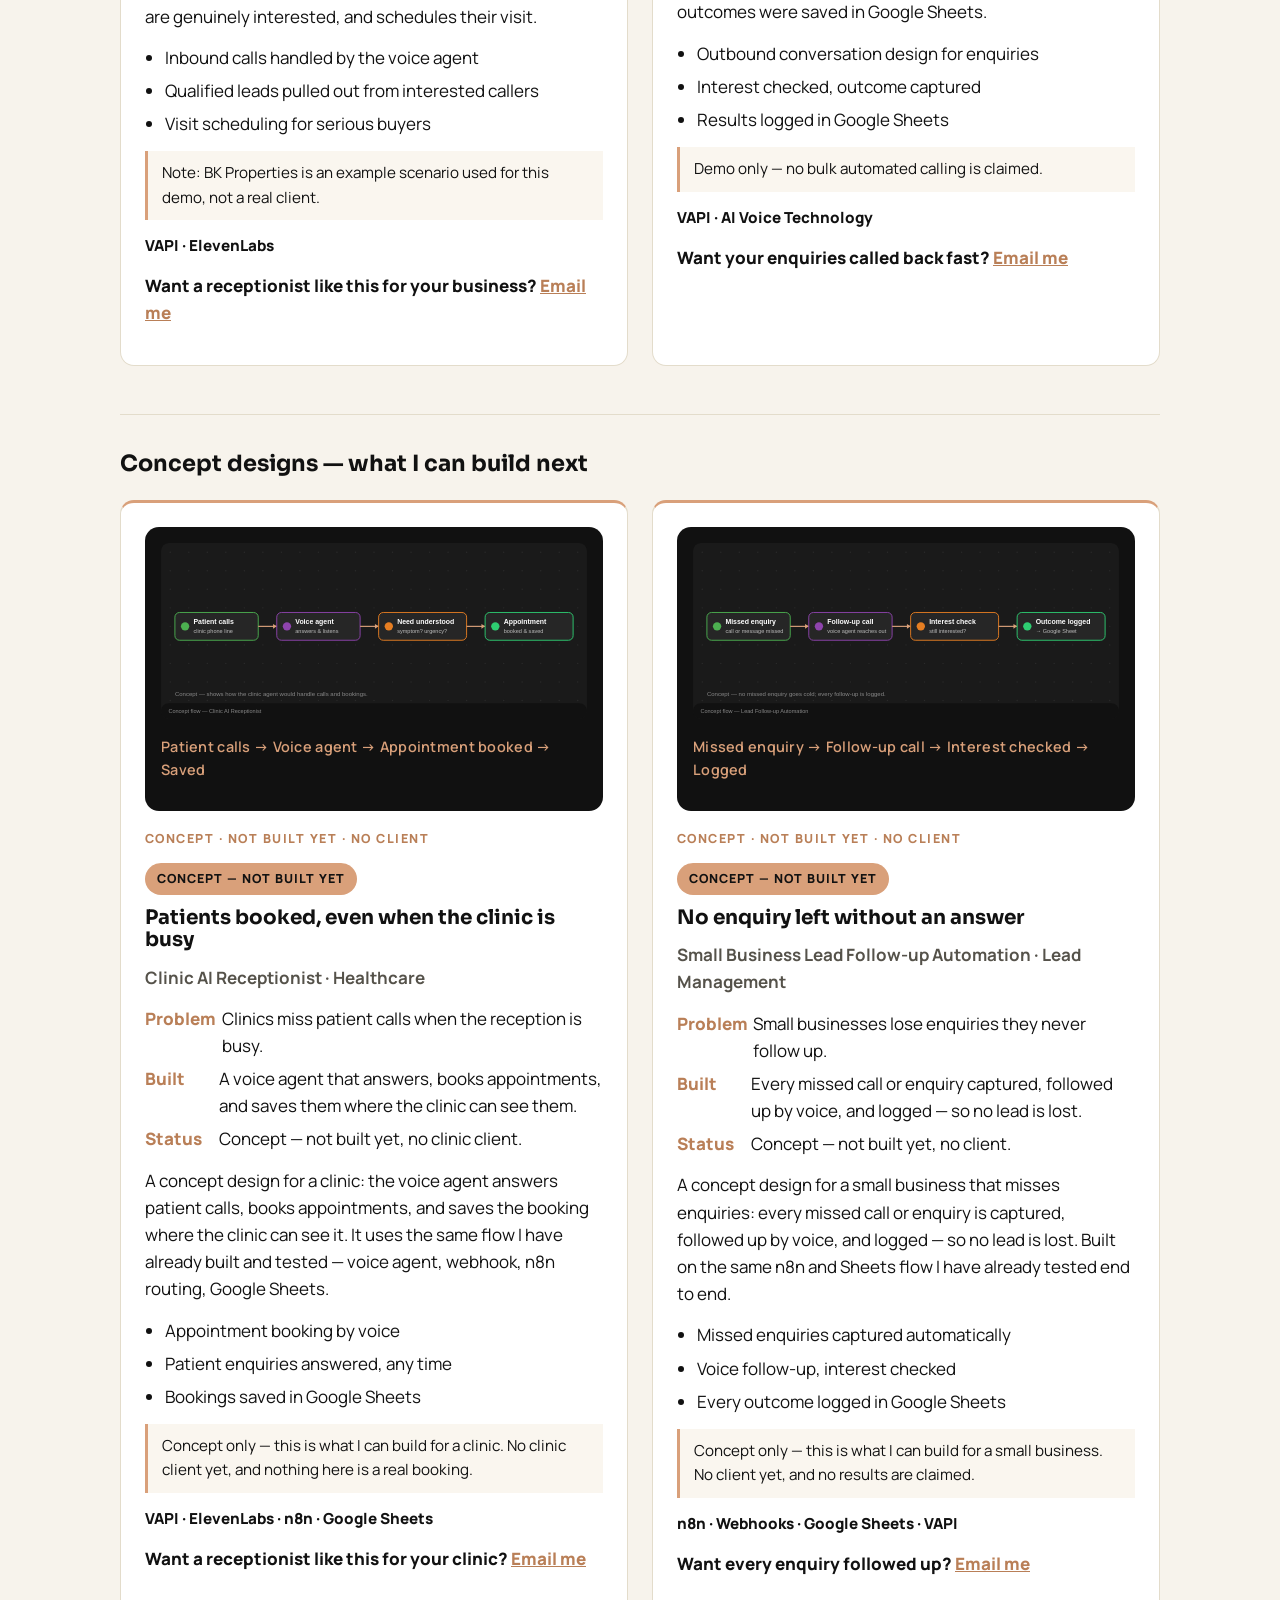
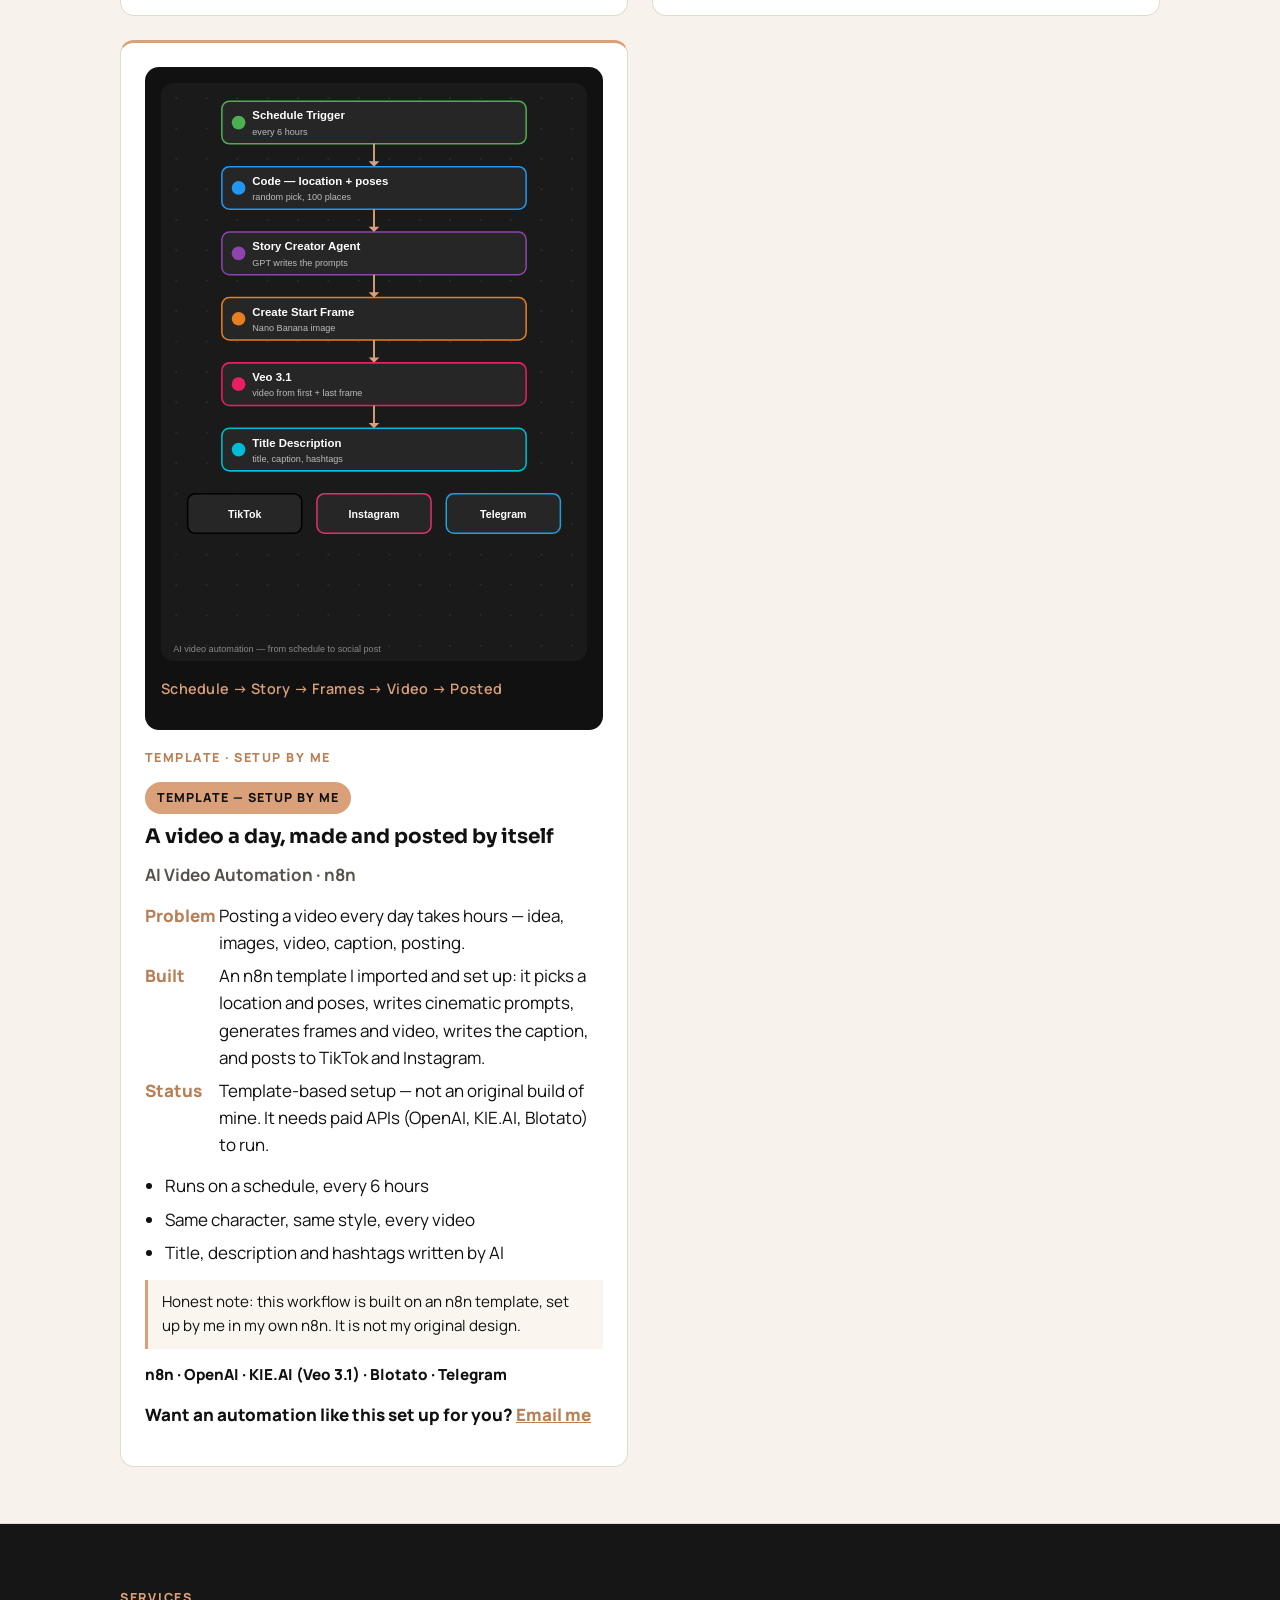
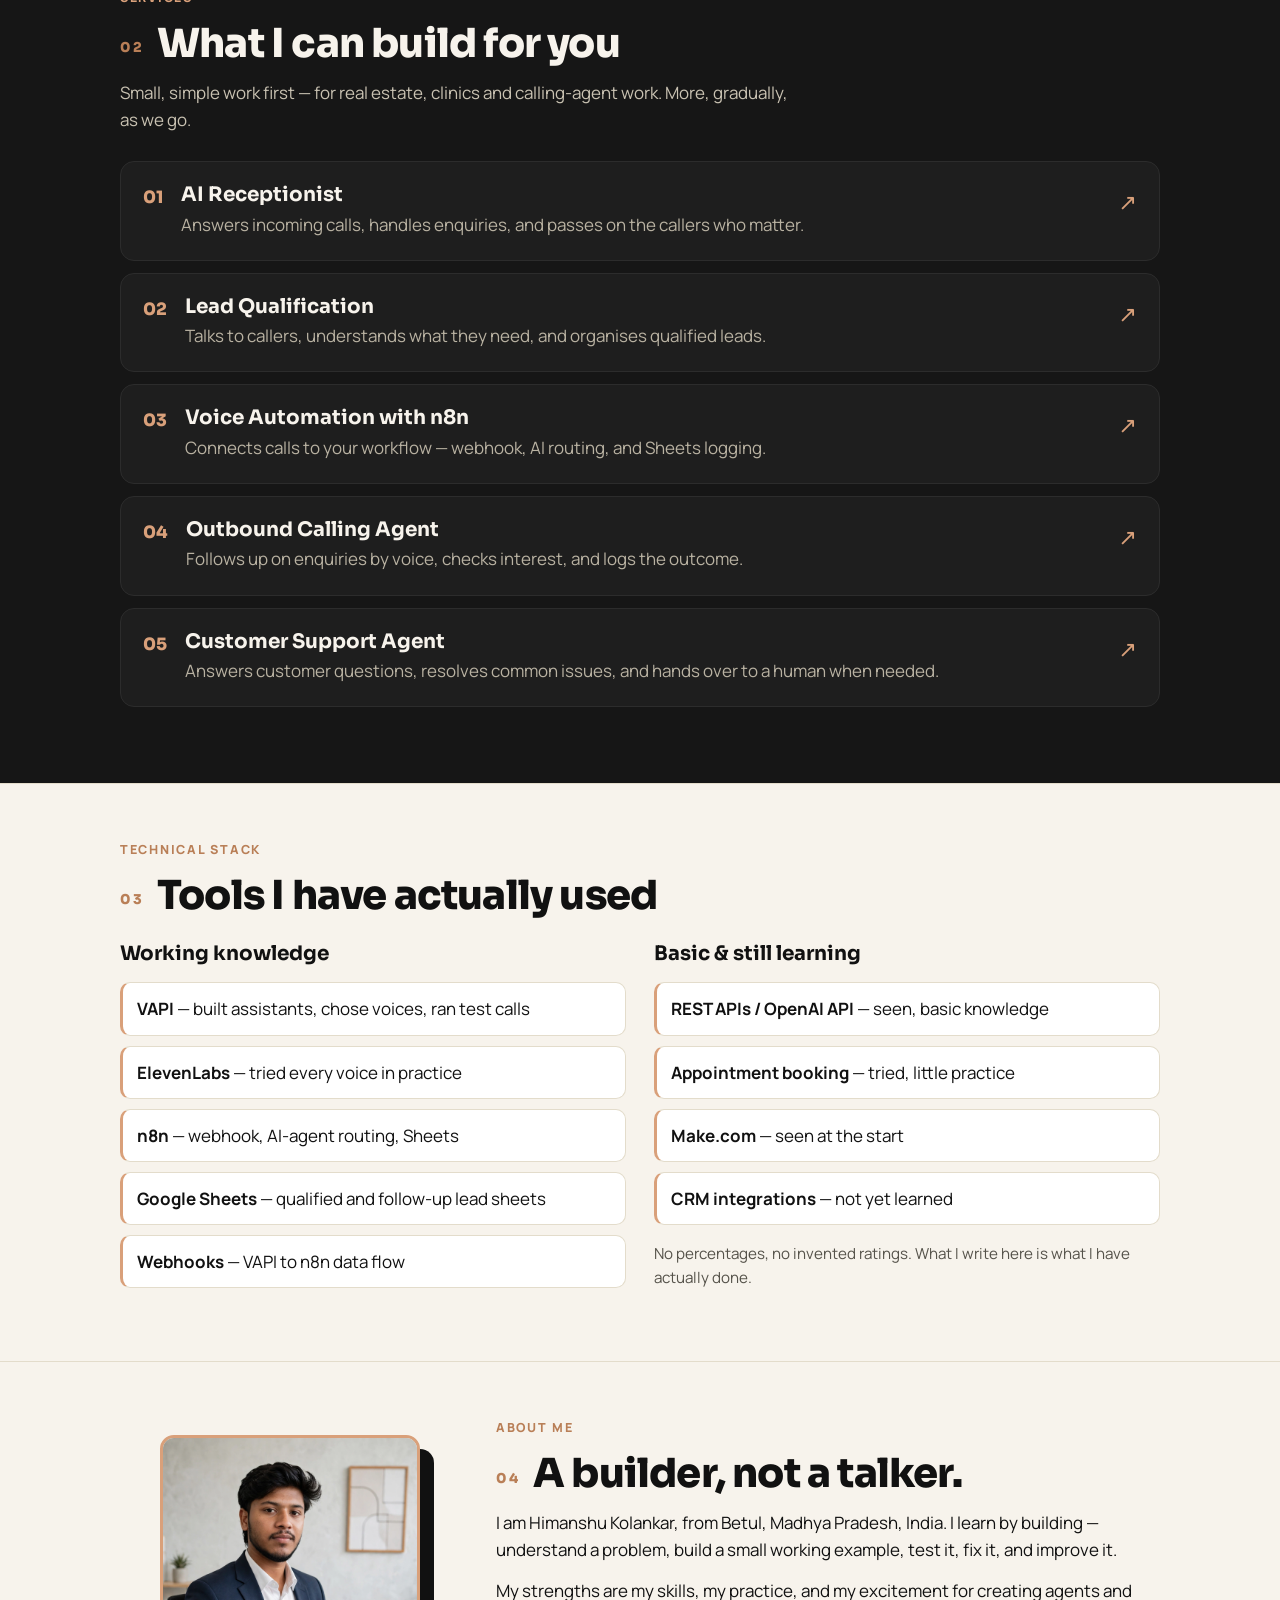
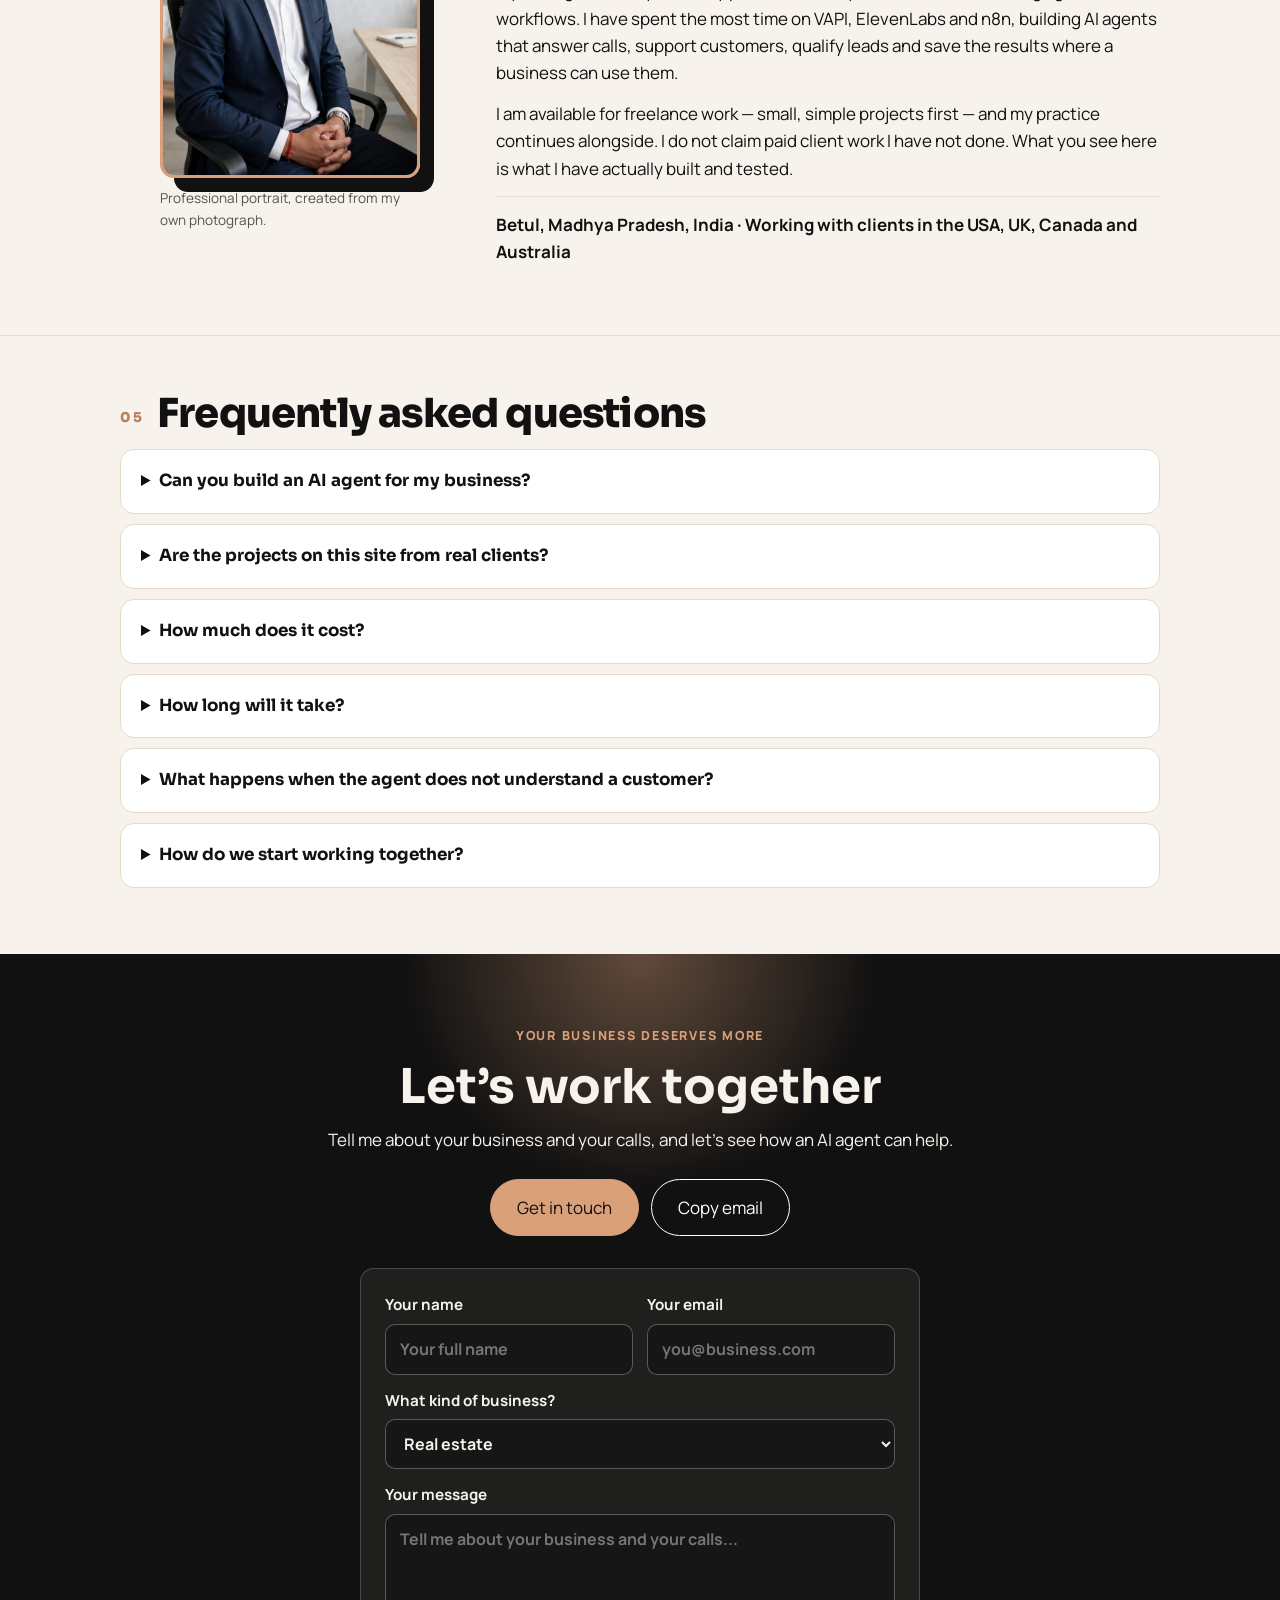
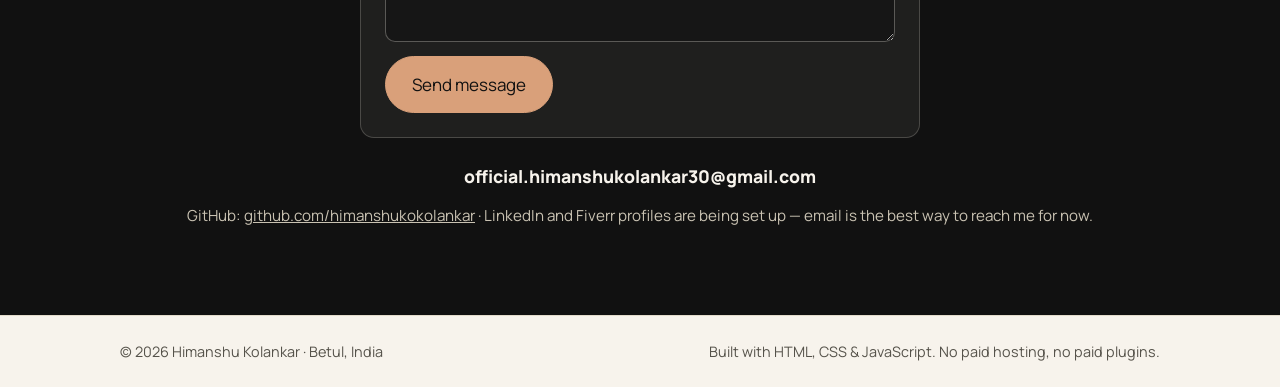
==== commit f14a4c6a: "Add files via upload" ====
--- a/index.html
+++ b/index.html
@@ -319,6 +319,29 @@
         <a class="btn btn-tan" href="mailto:official.himanshukolankar30@gmail.com">Get in touch</a>
         <button class="btn btn-outline-light" id="copyEmail" type="button">Copy email</button>
       </div>
+      <form class="contact-form" id="contactForm" novalidate>
+        <div class="form-row">
+          <label>Your name
+            <input type="text" name="name" placeholder="Your full name" required>
+          </label>
+          <label>Your email
+            <input type="email" name="email" placeholder="you@business.com" required>
+          </label>
+        </div>
+        <label>What kind of business?
+          <select name="business_type">
+            <option>Real estate</option>
+            <option>Clinic</option>
+            <option>Small business</option>
+            <option>Other</option>
+          </select>
+        </label>
+        <label>Your message
+          <textarea name="message" rows="4" placeholder="Tell me about your business and your calls..." required></textarea>
+        </label>
+        <button class="btn btn-tan" type="submit">Send message</button>
+        <p class="form-status" id="formStatus" role="status" hidden></p>
+      </form>
       <p class="contact-email">official.himanshukolankar30@gmail.com</p>
       <p class="contact-note">GitHub: <a href="https://github.com/himanshukokolankar">github.com/himanshukokolankar</a> &middot; LinkedIn and Fiverr profiles are being set up — email is the best way to reach me for now.</p>
     </div>
--- a/style.css
+++ b/style.css
@@ -197,6 +197,17 @@
 .contact h2 { font-size: clamp(2rem, 5vw, 3rem); }
 .contact .hero-actions { justify-content: center; }
 .contact-email { font-weight: 800; font-size: 1.1rem; }
+/* Contact form */
+.contact-form { max-width: 560px; margin: 32px auto 24px; text-align: left; background: rgba(247, 243, 236, 0.06); border: 1px solid rgba(247, 243, 236, 0.2); border-radius: var(--radius); padding: 24px; }
+.contact-form label { display: block; font-weight: 700; font-size: 0.95rem; margin-bottom: 14px; }
+.contact-form input, .contact-form select, .contact-form textarea { display: block; width: 100%; margin-top: 6px; padding: 12px 14px; border-radius: 10px; border: 1.5px solid rgba(247, 243, 236, 0.3); background: var(--ink2); color: #F7F3EC; font: inherit; font-size: 1rem; }
+.contact-form input:focus, .contact-form select:focus, .contact-form textarea:focus { outline: none; border-color: var(--tan); box-shadow: 0 0 0 3px rgba(217, 160, 122, 0.25); }
+.contact-form select option { background: var(--ink2); color: #F7F3EC; }
+.contact-form textarea { resize: vertical; }
+.form-row { display: grid; grid-template-columns: 1fr 1fr; gap: 14px; }
+.form-status { margin: 14px 0 0; font-weight: 700; }
+.form-status.ok { color: #8BC98F; }
+.form-status.err { color: #F0A8A8; }
 .contact-note { color: #C9C2B2; font-size: 0.95rem; }
 
 /* Footer */
@@ -220,6 +231,7 @@
   .hero::after { width: 320px; height: 320px; right: -100px; top: -120px; }
   .marquee-track span { font-size: 0.85rem; padding: 0 12px; }
   .about-photo img { box-shadow: 8px 8px 0 var(--ink); }
+  .form-row { grid-template-columns: 1fr; }
 }
 @media (prefers-reduced-motion: reduce) {
   html { scroll-behavior: auto; }
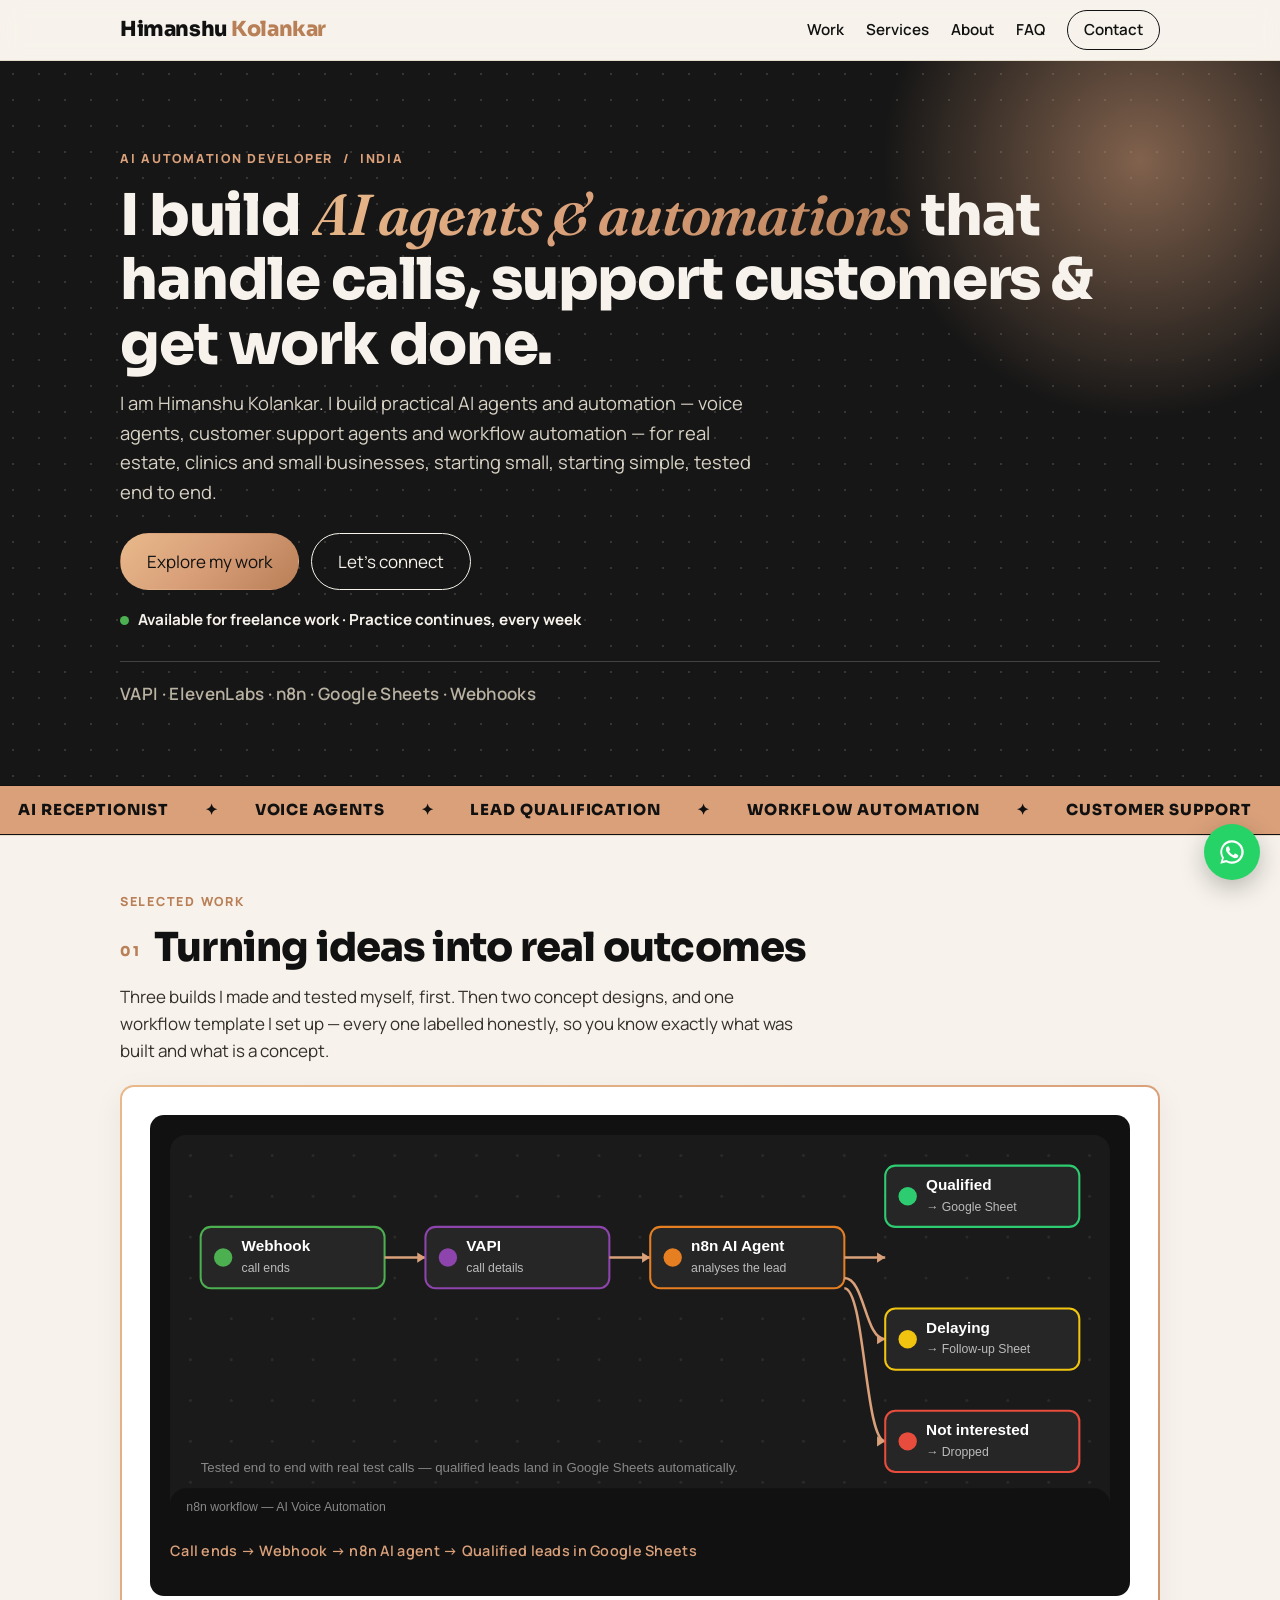
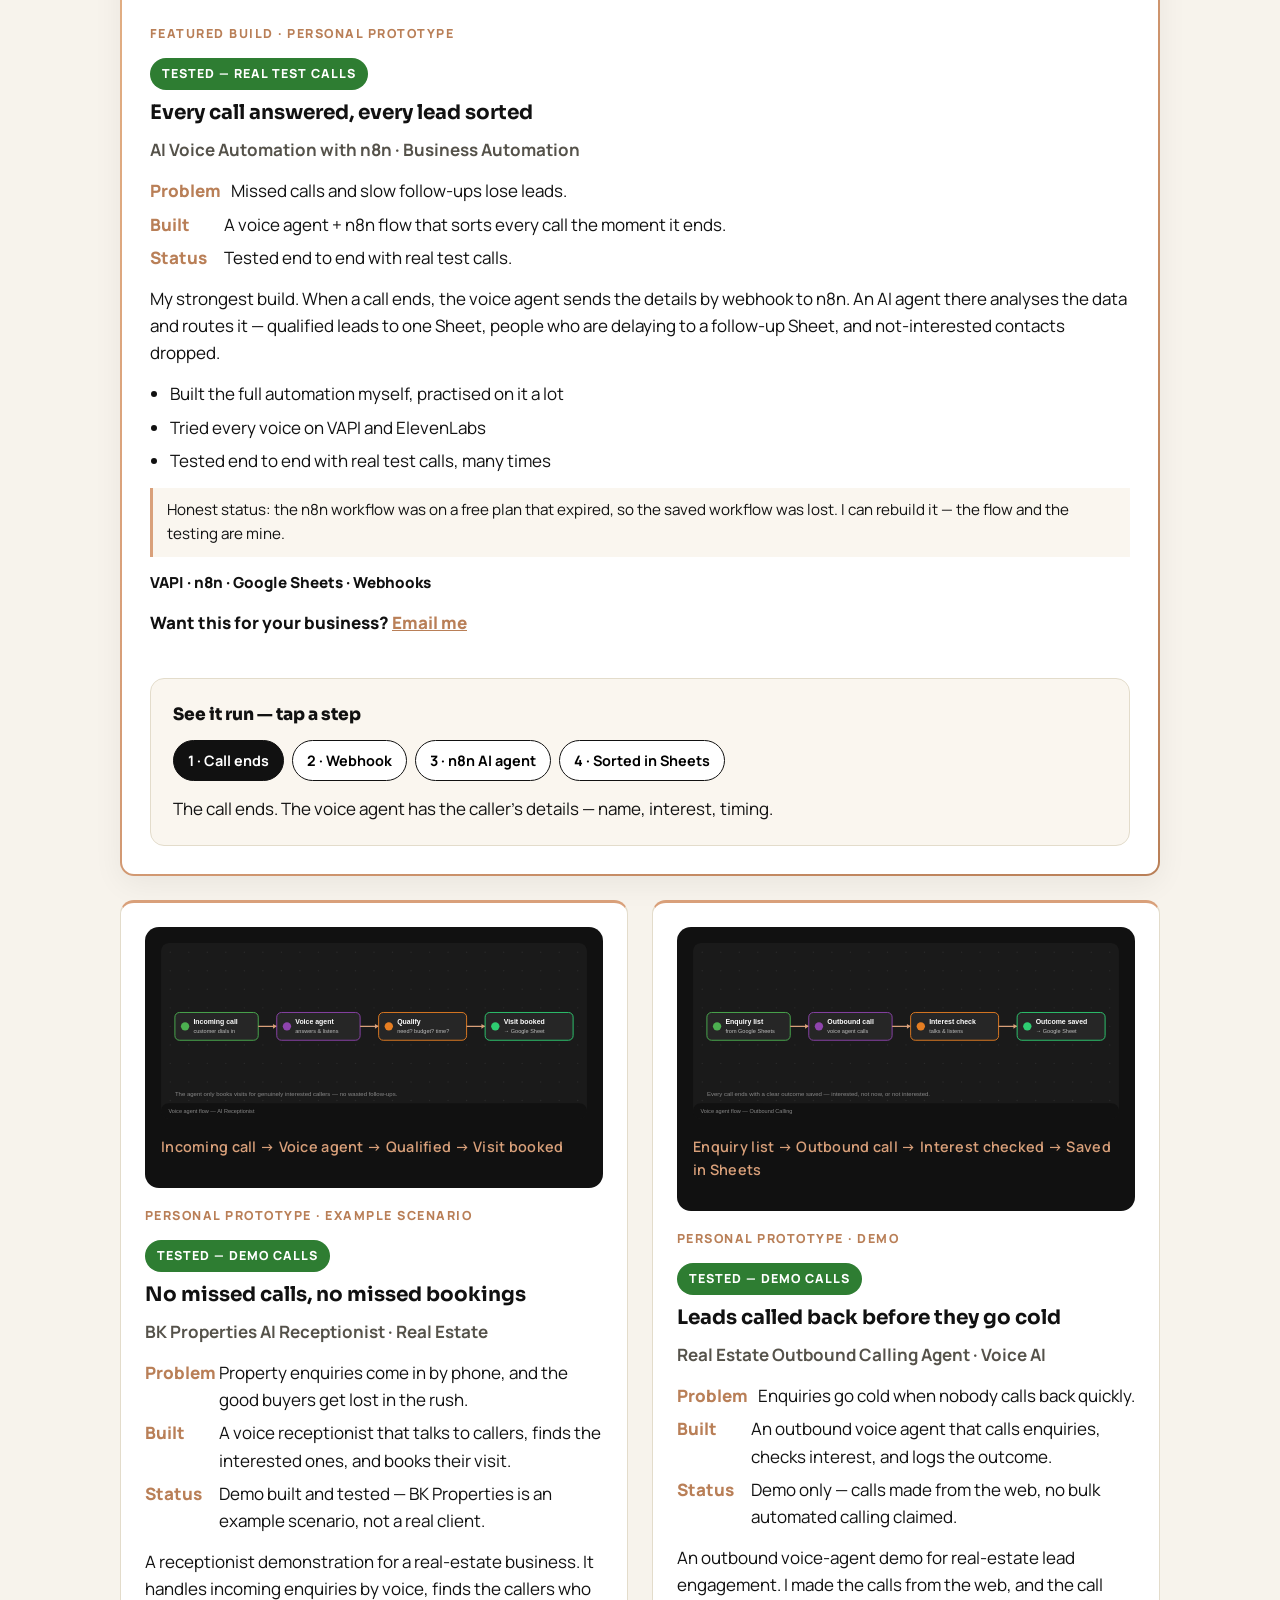
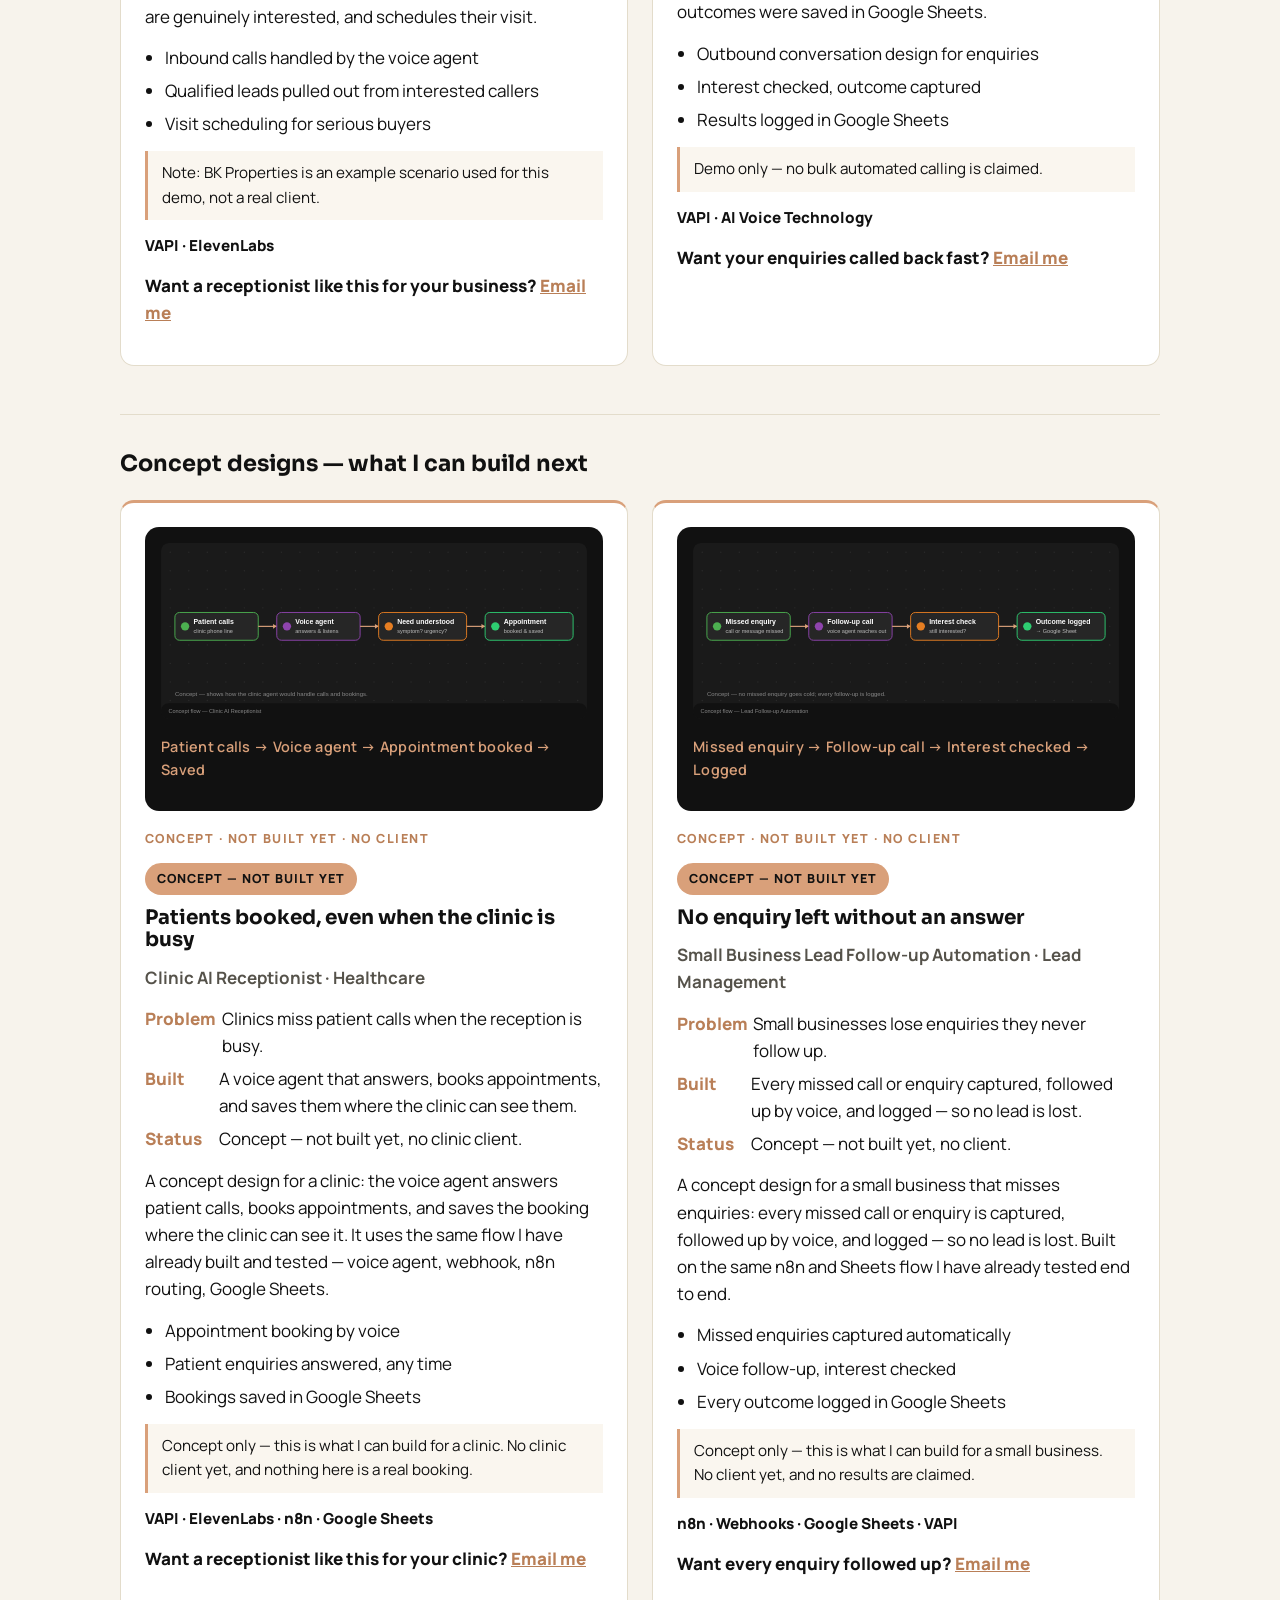
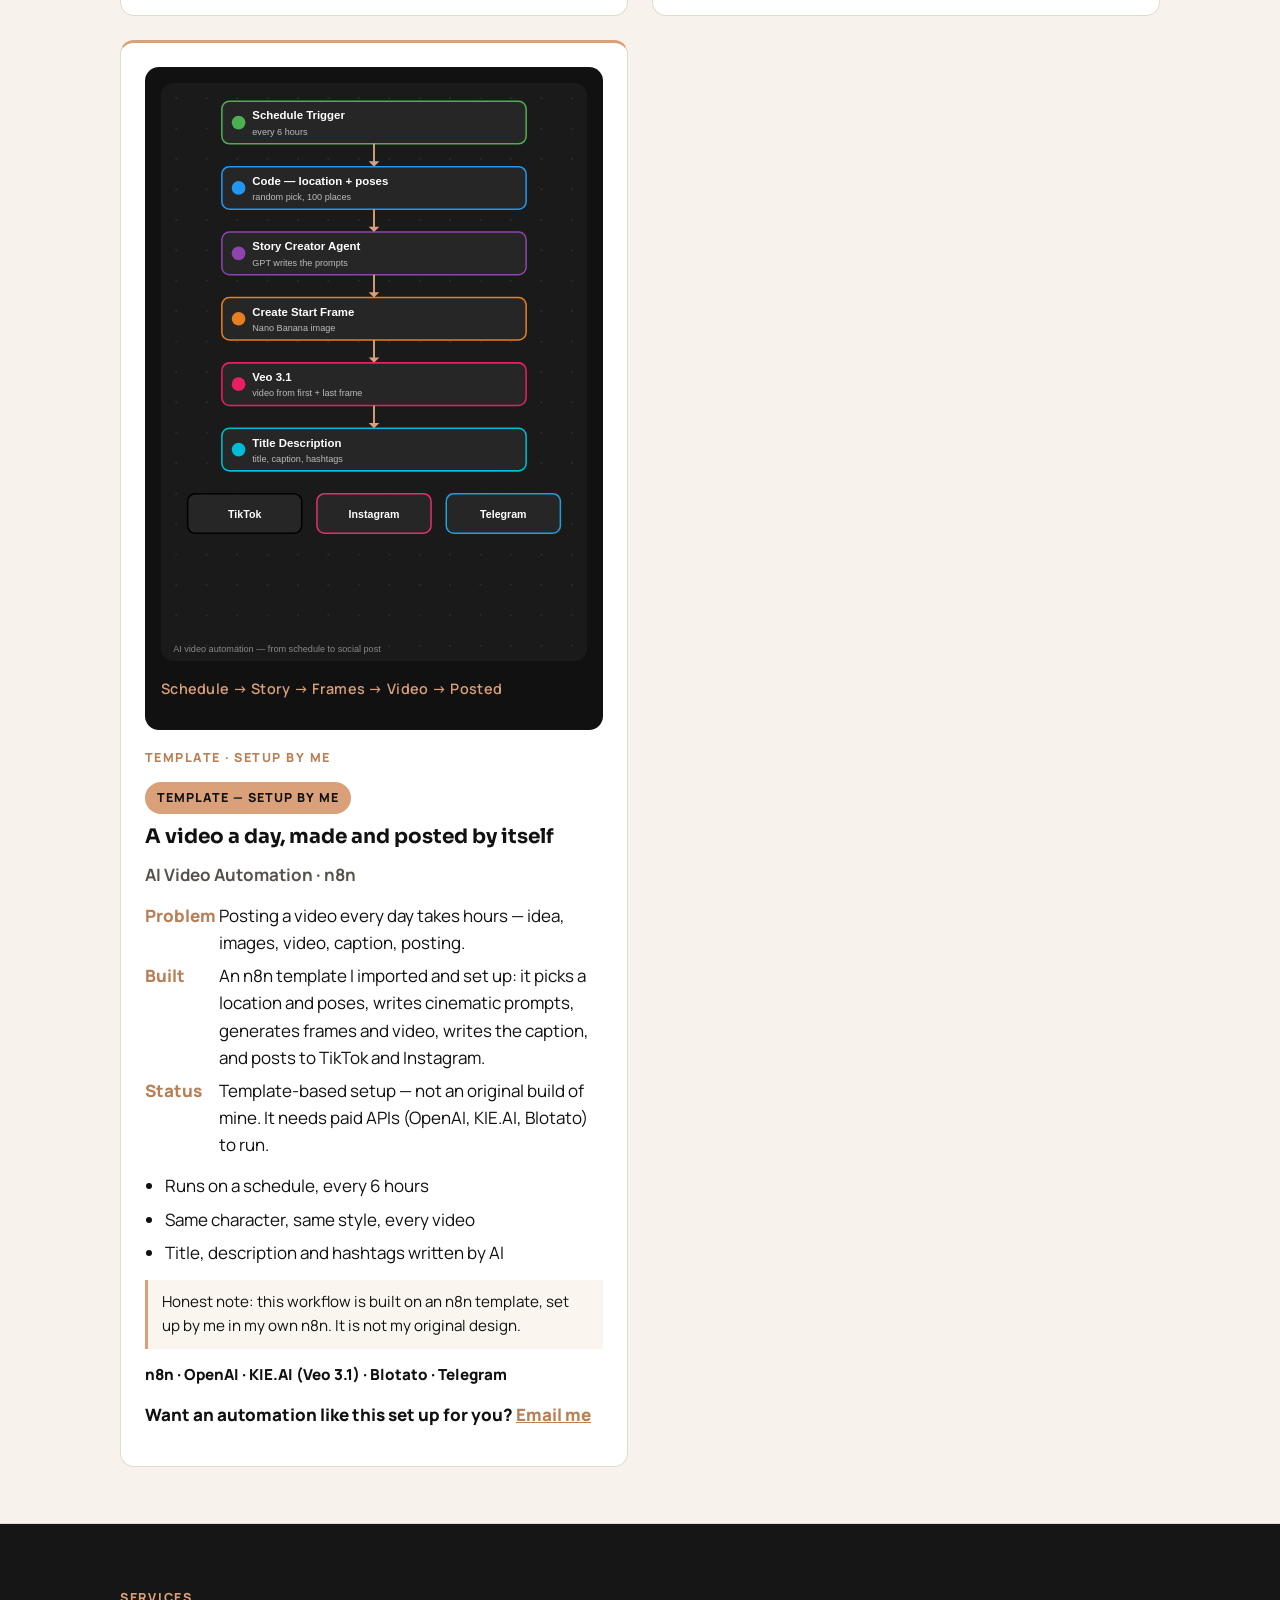
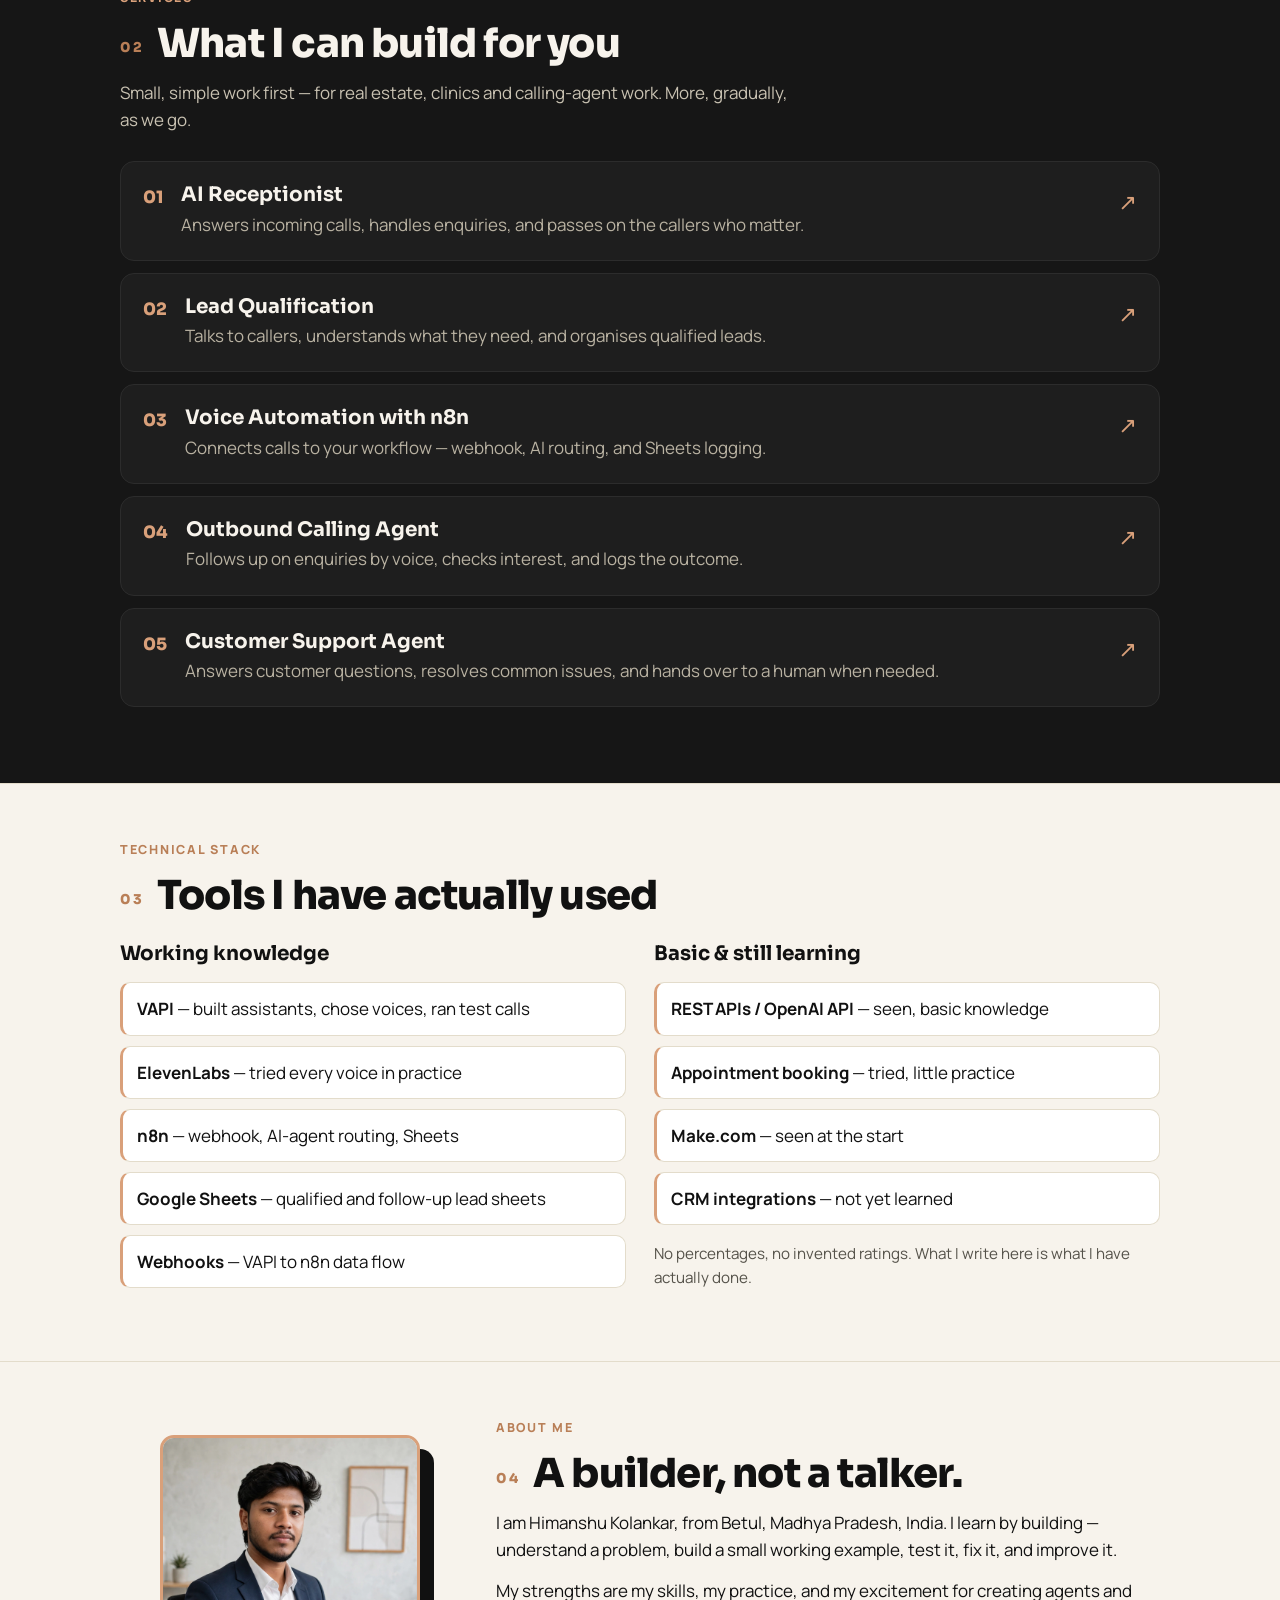
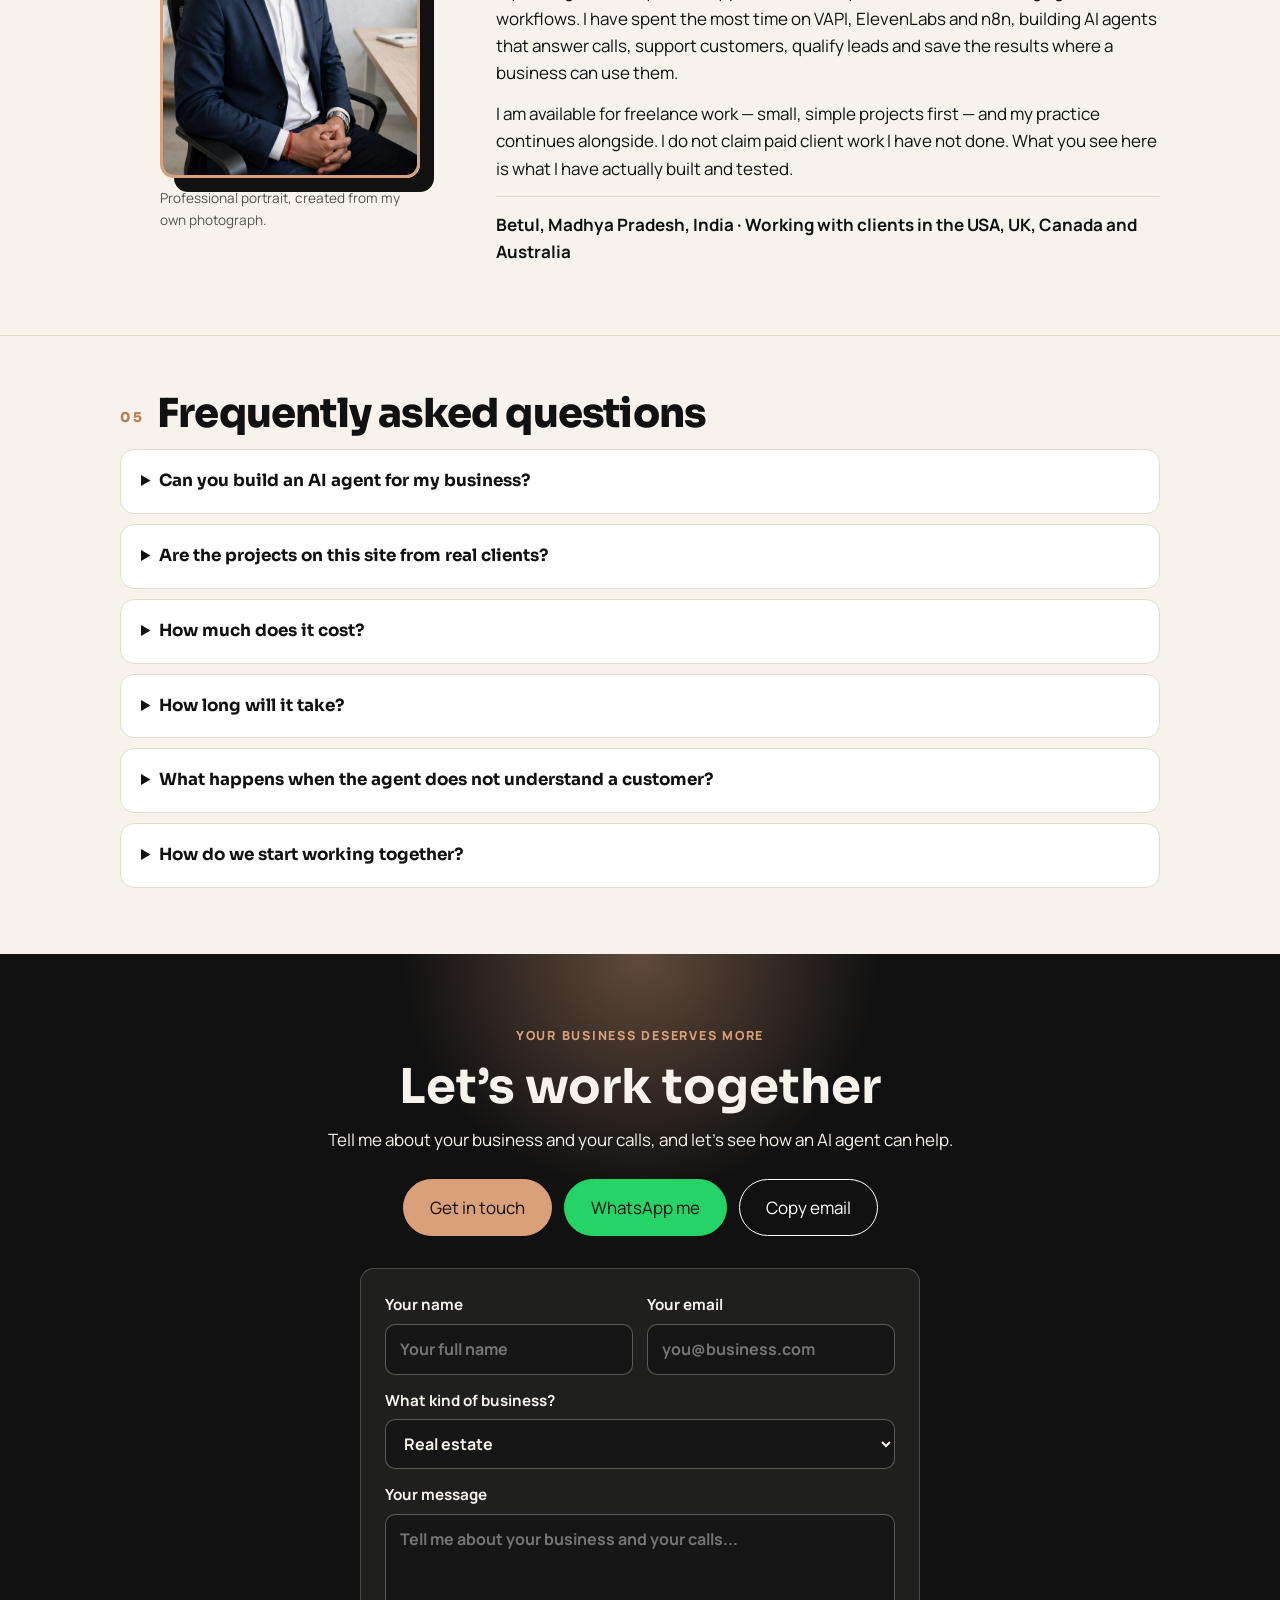
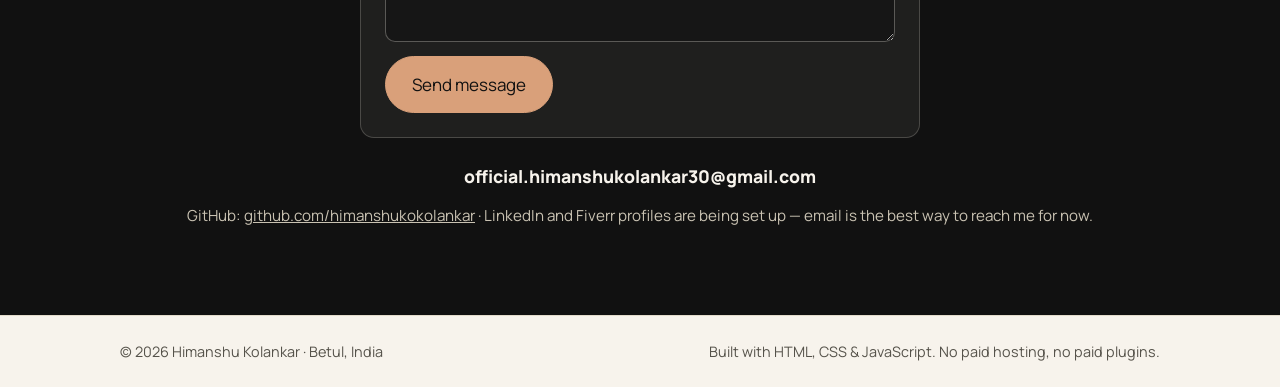
==== commit fd5cefb1: "Add WhatsApp buttons to Contact section and floating button" ====
--- a/index.html
+++ b/index.html
@@ -317,6 +317,7 @@
       <p>Tell me about your business and your calls, and let&rsquo;s see how an AI agent can help.</p>
       <div class="hero-actions">
         <a class="btn btn-tan" href="mailto:official.himanshukolankar30@gmail.com">Get in touch</a>
+        <a class="btn btn-whatsapp" href="https://wa.me/919425485048?text=Hi%20Himanshu%2C%20I%20saw%20your%20portfolio%20and%20want%20to%20talk%20about%20an%20AI%20agent%20for%20my%20business." target="_blank" rel="noopener">WhatsApp me</a>
         <button class="btn btn-outline-light" id="copyEmail" type="button">Copy email</button>
       </div>
       <form class="contact-form" id="contactForm" novalidate>
@@ -355,6 +356,10 @@
   </div>
 </footer>
 
+<a class="wa-float" href="https://wa.me/919425485048?text=Hi%20Himanshu%2C%20I%20saw%20your%20portfolio%20and%20want%20to%20talk%20about%20an%20AI%20agent%20for%20my%20business." target="_blank" rel="noopener" aria-label="Chat with Himanshu on WhatsApp">
+  <svg viewBox="0 0 24 24" width="28" height="28" fill="currentColor" aria-hidden="true"><path d="M12 2a10 10 0 0 0-8.6 15.1L2 22l5.1-1.3A10 10 0 1 0 12 2zm0 18.2c-1.6 0-3.1-.4-4.4-1.2l-.3-.2-3 .8.8-2.9-.2-.3A8.2 8.2 0 1 1 12 20.2zm4.6-6.1c-.3-.1-1.5-.7-1.7-.8-.2-.1-.4-.1-.6.1-.2.3-.6.8-.8 1-.1.2-.3.2-.5.1a6.7 6.7 0 0 1-2-1.2 7.5 7.5 0 0 1-1.4-1.7c-.1-.3 0-.4.1-.5l.4-.5c.1-.2.1-.3.2-.5.1-.2 0-.4 0-.5-.1-.1-.6-1.4-.8-1.9-.2-.5-.4-.4-.6-.4h-.5c-.2 0-.5.1-.7.3-.2.3-.9.9-.9 2.2s.9 2.5 1.1 2.7c.1.2 1.9 2.9 4.5 4 .6.3 1.1.4 1.5.6.6.2 1.2.2 1.6.1.5-.1 1.5-.6 1.7-1.2.2-.6.2-1.1.2-1.2-.1-.1-.3-.2-.5-.3z"/></svg>
+</a>
+
 <script src="script.js"></script>
 </body>
 </html>
--- a/style.css
+++ b/style.css
@@ -68,6 +68,10 @@
 .btn-outline { background: transparent; }
 .btn-tan { background: var(--tan); border-color: var(--tan); color: var(--ink); }
 .btn-outline-light { background: transparent; border-color: #fff; color: #fff; }
+.btn-whatsapp { background: #25D366; border-color: #25D366; color: #111; }
+/* Floating WhatsApp button */
+.wa-float { position: fixed; right: 20px; bottom: 20px; z-index: 20; width: 56px; height: 56px; border-radius: 50%; background: #25D366; color: #fff; display: flex; align-items: center; justify-content: center; box-shadow: 0 8px 24px rgba(0,0,0,0.25); transition: transform 0.2s ease; }
+.wa-float:hover { transform: scale(1.08); }
 .btn:hover { transform: translateY(-2px); box-shadow: 0 10px 24px rgba(0,0,0,0.18); }
 .hero .btn-dark { background: var(--grad); border-color: transparent; color: var(--ink); }
 .hero .btn-outline { border-color: #F7F3EC; color: #F7F3EC; }
